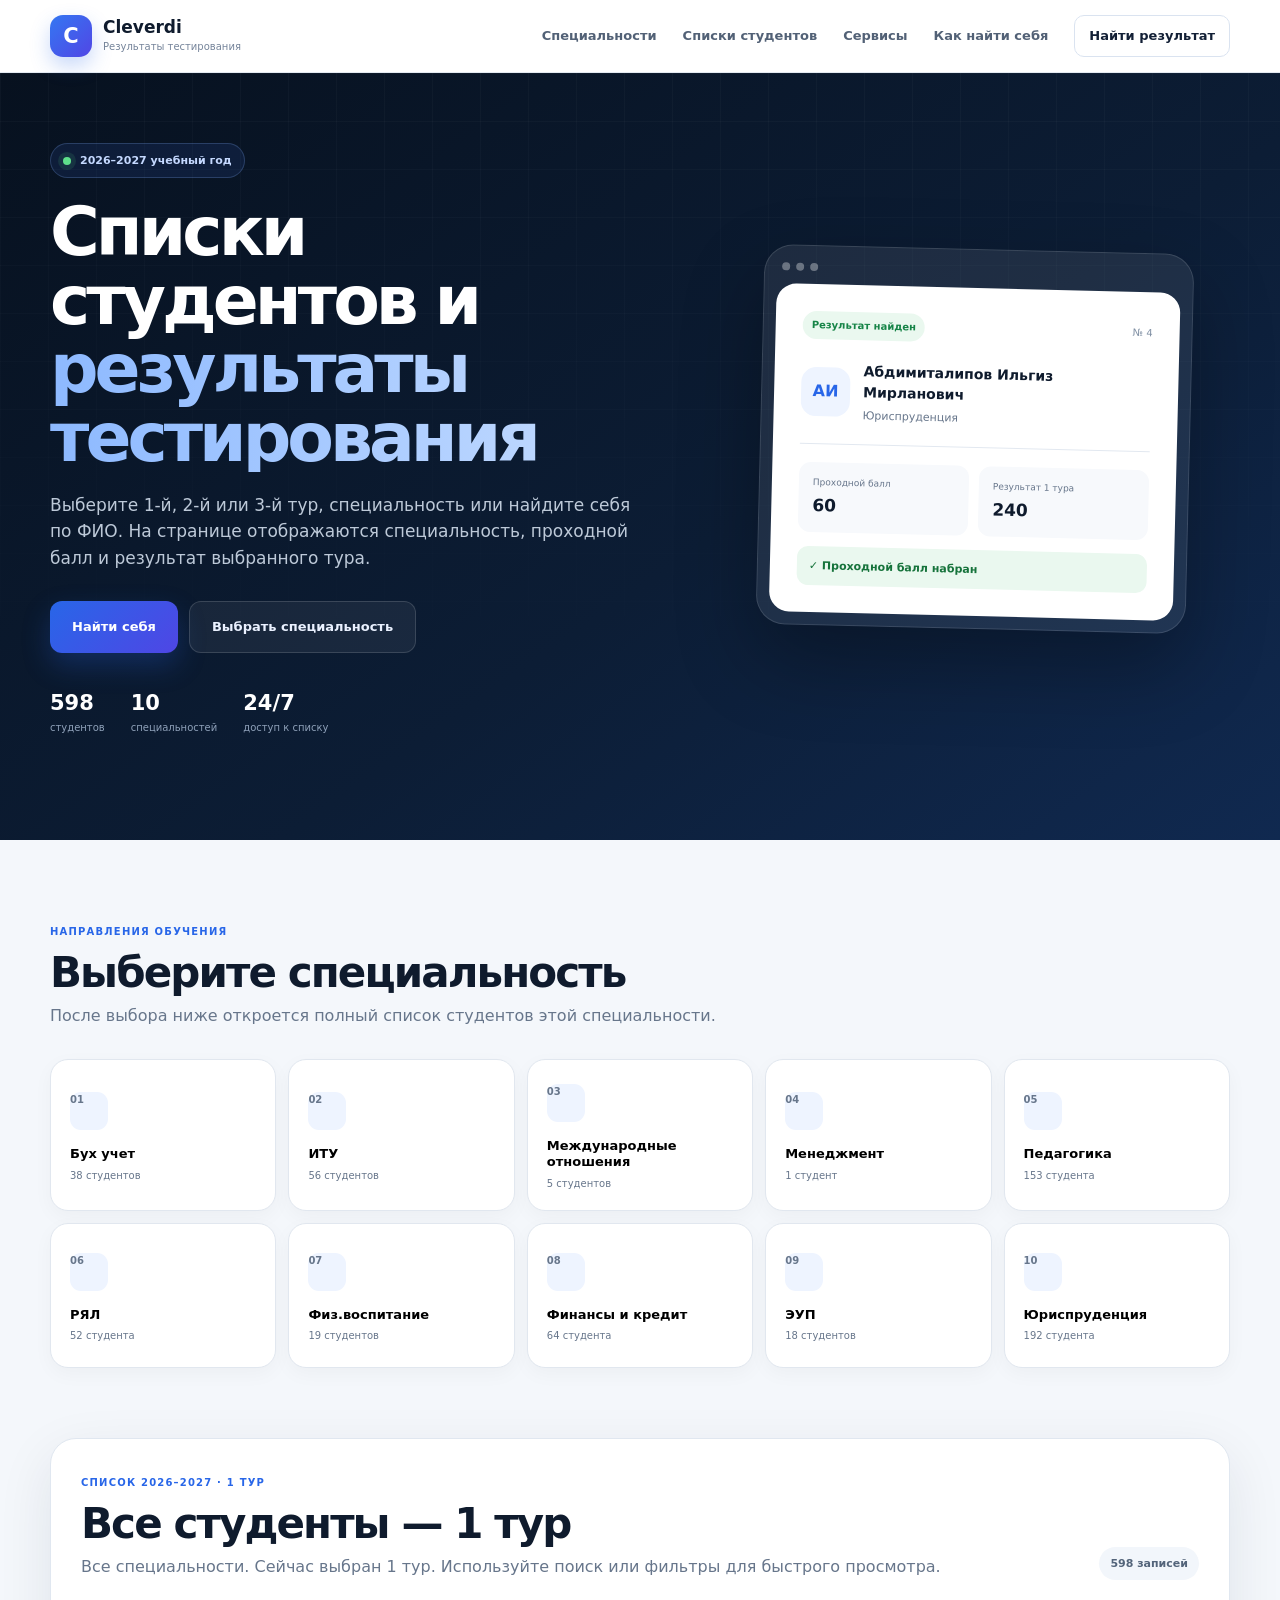
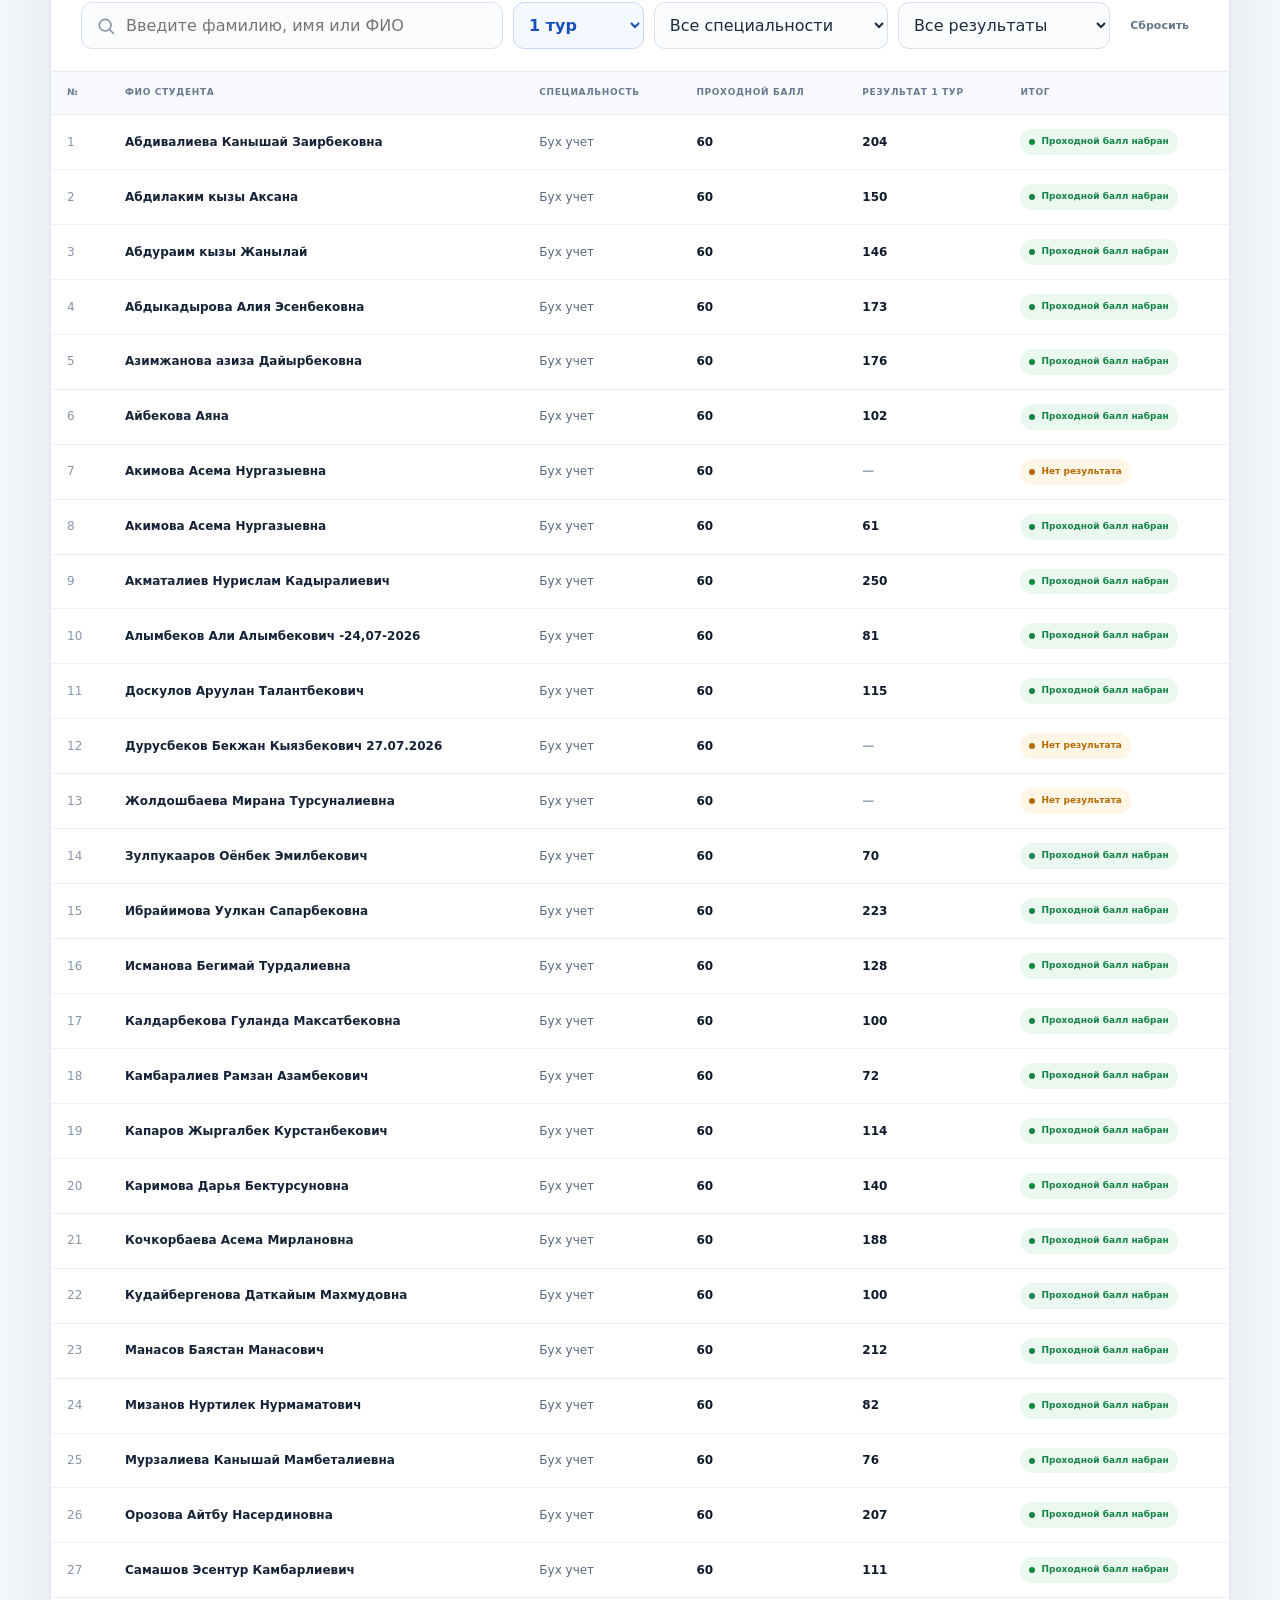
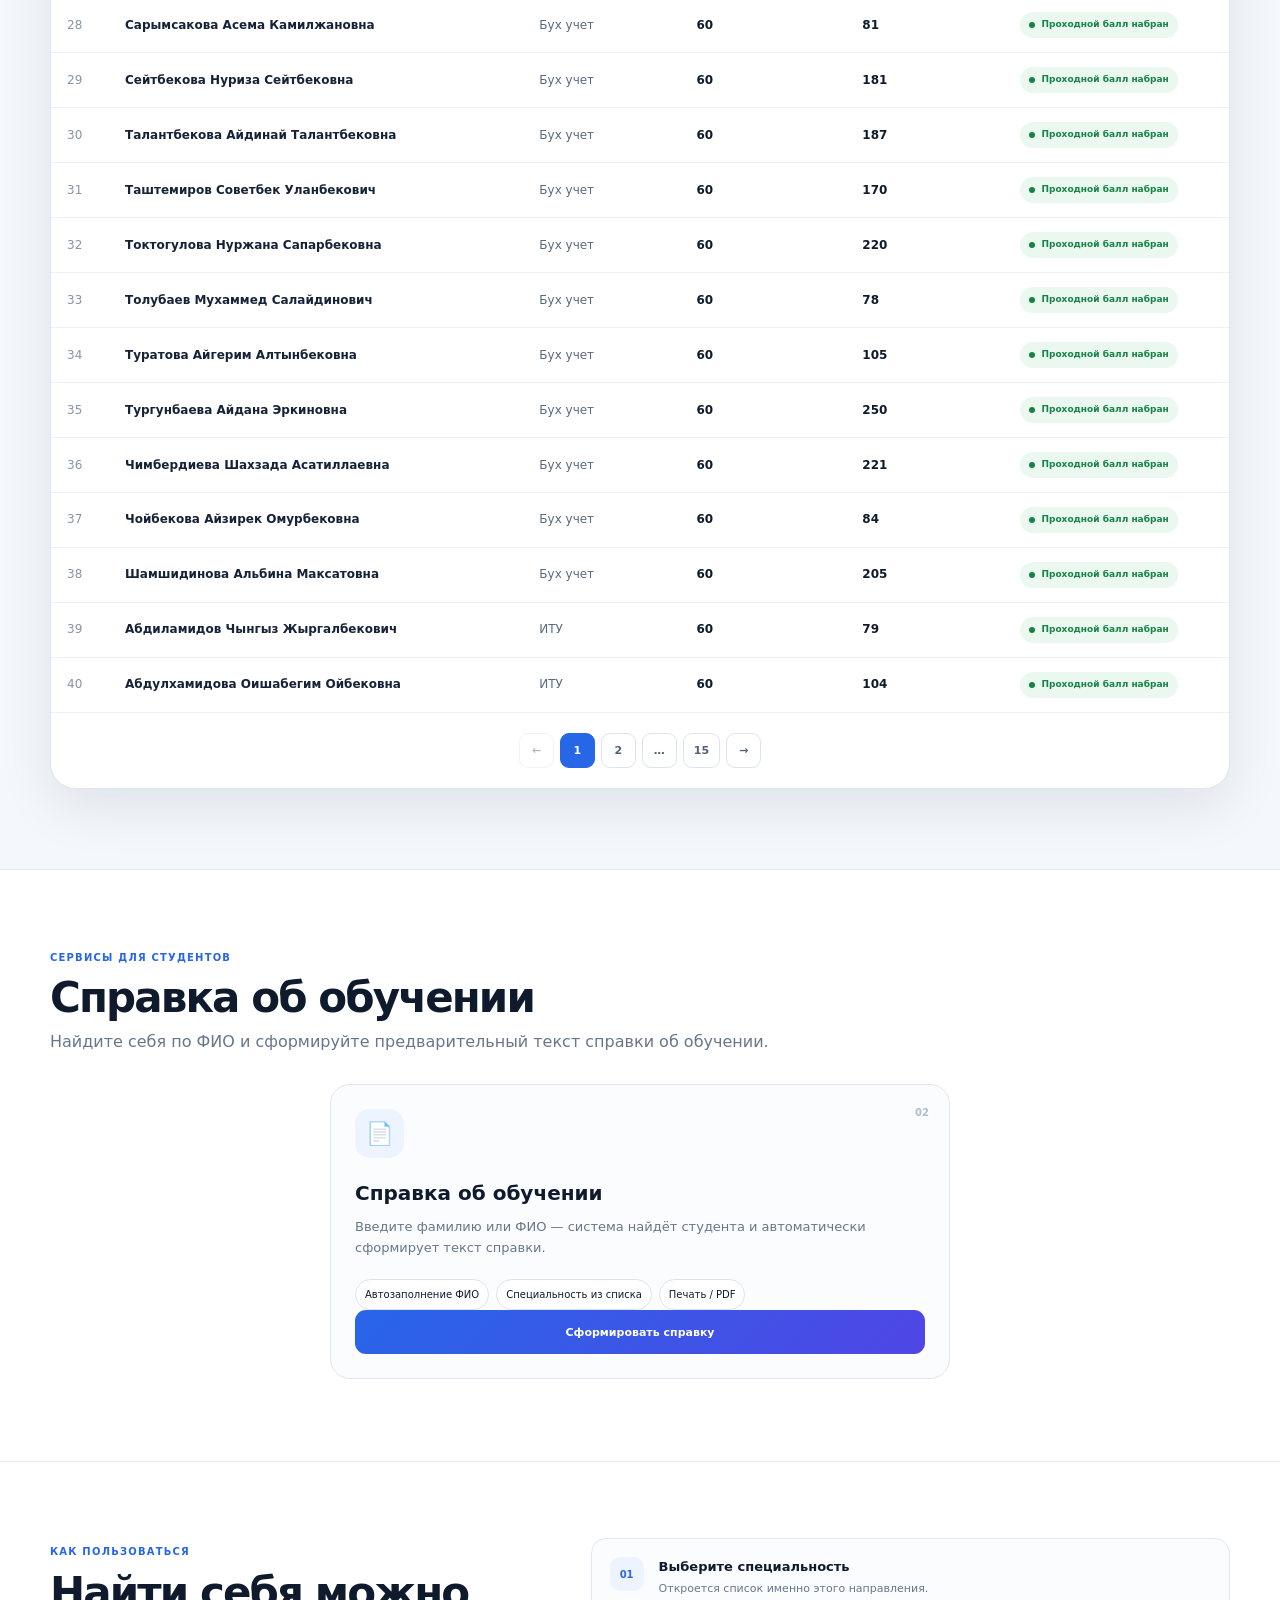
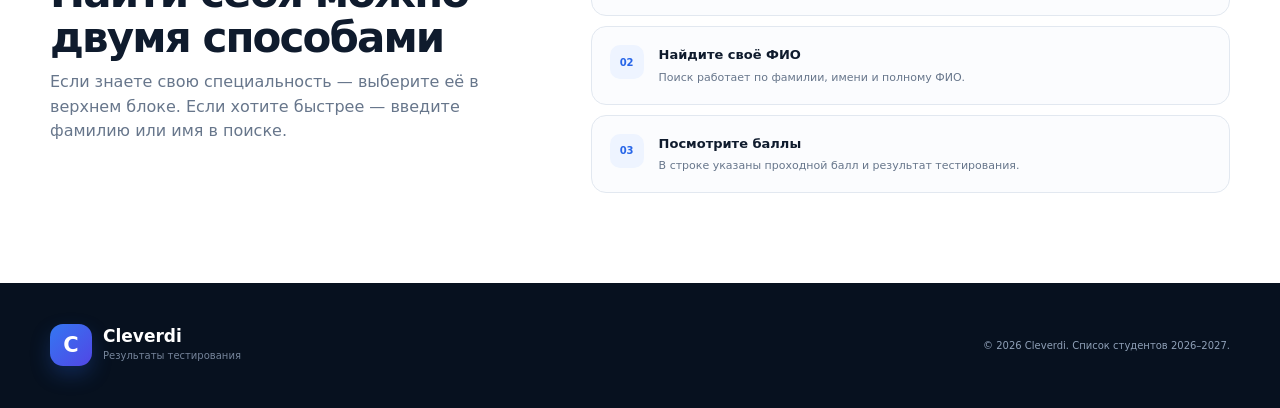
==== index.html @ 6b9bd636 "Add files via upload" ====
<!doctype html>
<html lang="ru">
<head>
  <meta charset="utf-8">
  <meta name="viewport" content="width=device-width, initial-scale=1">
  <meta name="theme-color" content="#0a1628">
  <meta name="description" content="Cleverdi — списки студентов и результаты тестирования по специальностям">
  <title>Cleverdi — Списки и результаты тестирования</title>
  <link rel="stylesheet" href="assets/css/style.css">
</head>
<body>
<header class="header">
  <div class="container header-inner">
    <a href="#top" class="brand" aria-label="Cleverdi">
      <span class="logo">C</span>
      <span class="brand-copy">
        <strong>Cleverdi</strong>
        <small>Результаты тестирования</small>
      </span>
    </a>

    <button class="menu-button" id="menuButton" aria-label="Открыть меню" aria-expanded="false">
      <span></span><span></span><span></span>
    </button>

    <nav class="nav" id="nav">
      <a href="#specialties">Специальности</a>
      <a href="#students">Списки студентов</a>
      <a href="#services">Сервисы</a>
      <a href="#about">Как найти себя</a>
      <a class="nav-primary" href="#students">Найти результат</a>
    </nav>
  </div>
</header>

<main id="top">
  <section class="hero">
    <div class="hero-grid-bg"></div>
    <div class="container hero-layout">
      <div class="hero-copy">
        <div class="top-label"><i></i> 2026–2027 учебный год</div>
        <h1>Списки студентов и <span>результаты тестирования</span></h1>
        <p>
          Выберите 1-й, 2-й или 3-й тур, специальность или найдите себя по ФИО.
          На странице отображаются специальность, проходной балл и результат выбранного тура.
        </p>
        <div class="hero-actions">
          <a class="button primary large" href="#students">Найти себя</a>
          <a class="button outline large" href="#specialties">Выбрать специальность</a>
        </div>
        <div class="hero-facts">
          <div><b id="heroStudentCount">—</b><span>студентов</span></div>
          <div><b id="heroSpecialtyCount">—</b><span>специальностей</span></div>
          <div><b>24/7</b><span>доступ к списку</span></div>
        </div>
      </div>

      <div class="hero-card" aria-hidden="true">
        <div class="window-head"><i></i><i></i><i></i></div>
        <div class="student-preview">
          <div class="preview-top">
            <span class="preview-badge">Результат найден</span>
            <span class="preview-number">№ 4</span>
          </div>
          <div class="preview-person">
            <span class="preview-avatar">АИ</span>
            <div>
              <strong>Абдимиталипов Ильгиз Мирланович</strong>
              <small>Юриспруденция</small>
            </div>
          </div>
          <div class="preview-results">
            <div><span>Проходной балл</span><b>60</b></div>
            <div><span>Результат 1 тура</span><b>240</b></div>
          </div>
          <div class="preview-success">✓ Проходной балл набран</div>
        </div>
      </div>
    </div>
  </section>

  <section class="specialties-section" id="specialties">
    <div class="container">
      <div class="section-heading">
        <div>
          <span class="kicker">Направления обучения</span>
          <h2>Выберите специальность</h2>
          <p>После выбора ниже откроется полный список студентов этой специальности.</p>
        </div>
      </div>
      <div class="specialty-grid" id="specialtyGrid"></div>
    </div>
  </section>

  <section class="students-section" id="students">
    <div class="container">
      <div class="list-shell">
        <div class="list-header">
          <div>
            <span class="kicker" id="listKicker">Список 2026–2027 · 1 тур</span>
            <h2 id="listTitle">Все студенты</h2>
            <p id="listDescription">Выберите специальность или найдите себя по ФИО.</p>
          </div>
          <div class="list-count" id="listCount">0 записей</div>
        </div>

        <div class="toolbar">
          <div class="search-box">
            <svg viewBox="0 0 24 24" aria-hidden="true">
              <path d="m21 21-4.4-4.4m1.4-5.6a7 7 0 1 1-14 0 7 7 0 0 1 14 0Z"/>
            </svg>
            <label class="sr-only" for="studentSearch">Поиск по ФИО</label>
            <input id="studentSearch" type="search" placeholder="Введите фамилию, имя или ФИО">
          </div>

          <label class="select-wrap round-select">
            <span class="sr-only">Тур тестирования</span>
            <select id="roundSelect" aria-label="Тур тестирования">
              <option value="1">1 тур</option>
              <option value="2">2 тур</option>
              <option value="3">3 тур</option>
            </select>
          </label>

          <label class="select-wrap">
            <span class="sr-only">Специальность</span>
            <select id="specialtySelect">
              <option value="">Все специальности</option>
            </select>
          </label>

          <label class="select-wrap status-select">
            <span class="sr-only">Статус</span>
            <select id="statusSelect">
              <option value="">Все результаты</option>
              <option value="passed">Проходной балл набран</option>
              <option value="failed">Не набран</option>
              <option value="pending">Нет результата</option>
            </select>
          </label>

          <button class="clear-button" id="clearButton" type="button">Сбросить</button>
        </div>

        <div class="mobile-tip">На телефоне список отображается карточками для удобного чтения.</div>

        <div class="table-wrap">
          <table class="students-table">
            <thead>
              <tr>
                <th>№</th>
                <th>ФИО студента</th>
                <th>Специальность</th>
                <th id="passingScoreHeader">Проходной балл</th>
                <th id="resultHeader">Результат 1 тура</th>
                <th>Итог</th>
              </tr>
            </thead>
            <tbody id="studentsBody"></tbody>
          </table>
        </div>

        <div class="empty-state hidden" id="emptyState">
          <span>⌕</span>
          <strong>Студент не найден</strong>
          <p>Проверьте написание ФИО или сбросьте фильтры.</p>
        </div>

        <div class="pagination" id="pagination"></div>
      </div>
    </div>
  </section>


  <section class="services-section" id="services">
    <div class="container">
      <div class="section-heading services-heading">
        <div>
          <span class="kicker">Сервисы для студентов</span>
          <h2>Справка об обучении</h2>
          <p>Найдите себя по ФИО и сформируйте предварительный текст справки об обучении.</p>
        </div>
      </div>

      <div class="services-grid">

        <article class="service-card">
          <div class="service-icon">📄</div>
          <div class="service-number">02</div>
          <h3>Справка об обучении</h3>
          <p>Введите фамилию или ФИО — система найдёт студента и автоматически сформирует текст справки.</p>

          <div class="certificate-types">
            <span>Автозаполнение ФИО</span>
            <span>Специальность из списка</span>
            <span>Печать / PDF</span>
          </div>

          <button class="service-action primary-action" type="button" data-open-modal="certificateModal">Сформировать справку</button>
        </article>
      </div>
    </div>
  </section>
<div class="modal hidden" id="certificateModal" aria-hidden="true">
    <div class="modal-backdrop" data-close-modal></div>
    <div class="modal-dialog certificate-dialog" role="dialog" aria-modal="true" aria-labelledby="certificateTitle">
      <button class="modal-close" type="button" data-close-modal aria-label="Закрыть">×</button>
      <span class="kicker">Автоматическая справка</span>
      <h2 id="certificateTitle">Справка об обучении</h2>
      <p class="modal-lead">Введите фамилию или ФИО. Данные будут подставлены из списка студентов.</p>

      <div class="certificate-search-block">
        <label>
          <span>Фамилия или ФИО</span>
          <div class="certificate-search-row">
            <input type="search" id="certificateStudentSearch" placeholder="Например: Бектурсун уулу Аваз" autocomplete="off">
            <button class="button primary" id="certificateFindButton" type="button">Найти</button>
          </div>
        </label>

        <div class="certificate-search-message" id="certificateSearchMessage"></div>
        <div class="certificate-matches hidden" id="certificateMatches"></div>
      </div>

      <div class="certificate-preview hidden" id="certificatePreview">
        <div class="certificate-paper official-certificate-paper" id="certificatePaper">
          <div class="official-header-grid">
            <div class="official-header-col official-header-kg">
              <strong>КЫРГЫЗ РЕСПУБЛИКАСЫ</strong>
              <strong>ИЛИМ, ЖОГОРКУ БИЛИМ БЕРҮҮ</strong>
              <strong>ЖАНА ИННОВАЦИЯЛАР</strong>
              <strong>МИНИСТРЛИГИ</strong>
              <span class="official-gap"></span>
              <strong>К.Ш. ТОКТОМАМАТОВ АТЫНДАГЫ</strong>
              <strong>ЭЛ АРАЛЫК УНИВЕРСИТЕТ</strong>
              <span>окуу-илимий-өндүрүштүк комплекси</span>
              <em>коммерциялык эмес билим берүү мекемеси</em>
            </div>

            <div class="official-emblem-wrap">
              <img src="assets/images/kyrgyz-emblem.jpeg" alt="Кыргыз Республикасынын герби" class="official-emblem">
            </div>

            <div class="official-header-col official-header-ru">
              <strong>КЫРГЫЗСКАЯ РЕСПУБЛИКА</strong>
              <strong>МИНИСТЕРСТВО НАУКИ, ВЫСШЕГО</strong>
              <strong>ОБРАЗОВАНИЯ И ИННОВАЦИЙ</strong>
              <span class="official-gap"></span>
              <em>Некоммерческое образовательное учреждение</em>
              <span>Учебно-научно-производственный комплекс</span>
              <strong>МЕЖДУНАРОДНЫЙ УНИВЕРСИТЕТ</strong>
              <strong>ИМЕНИ К.Ш. ТОКТОМАМАТОВА</strong>
            </div>
          </div>

          <div class="official-header-en">
            <strong>KYRGYZ REPUBLIC</strong>
            <strong>MINISTRY OF SCIENCE, HIGHER EDUCATION AND INNOVATION</strong>
            <em>Non-profit educational institution</em>
            <span>Educational-Scientific-Production Complex</span>
            <strong>INTERNATIONAL UNIVERSITY NAMED AFTER K.SH. TOKTOMAMATOV</strong>
          </div>

          <div class="official-black-line"></div>

          <div class="official-contacts">
            <p>Кыргыз Республикасы, Жалал-Абад ш., 715613, Тарсус к., 1 а; тел.: +996 3722 51811, факс: +996 3722 50705; www.mnu.kg; эл.почта: info@mnu.kg; КБ «Кыргызстан», э/э 1031520000006790, БИК 103015, ОКПО 01852811.</p>
            <p>Кыргызская Республика, г. Жалал-Абад, 715613, ул. Тарсус 1 а; тел.: +996 3722 51811, факс: +996 3722 50705; www.mnu.kg; эл.почта: info@mnu.kg; КБ «Кыргызстан», р/с 1031520000006790, БИК 10301530, ОКПО 01852811.</p>
            <p>1 a, Tarsus St., Jalal-Abad city, 715613, Kyrgyz Republic, phone: +996 3722 51811, fax: +996 3722 50705; www.mnu.kg; E-mail: info@mnu.kg.</p>
          </div>

          <div class="official-doc-number">
            <span id="certificateDate">__.__.2026</span>
            <span>№ __________</span>
          </div>

          <h3 class="official-title">Справка</h3>

          <div class="official-body">
            <p>
              Настоящая справка подтверждает, что
              <strong id="certificateFullName">ФИО студента</strong>
              действительно зачислен(а) и обучается на 1 курсе 2026-2027 учебного года
              по направлению «<strong id="certificateStudentSpecialty">Специальность</strong>»
              Московского института экономики, политики и права при Международном университете
              им. К.Ш. Токтомаматова.
            </p>
            <p>Справка дана для предъявления по месту требования.</p>
          </div>

          <div class="official-signature">
            <strong>Представитель МИЭПиП</strong>
            <strong>Торогелдиева А.Б.</strong>
          </div>
        </div><div class="certificate-preview-actions">
          <button class="button primary" type="button" id="certificatePrintButton">Распечатать / сохранить PDF</button>
          <button class="button certificate-secondary" type="button" id="certificateChangeStudent">Выбрать другого студента</button>
        </div>
      </div>
    </div>
  </div>
<section class="about-section" id="about">
    <div class="container about-grid">
      <div>
        <span class="kicker">Как пользоваться</span>
        <h2>Найти себя можно двумя способами</h2>
        <p>
          Если знаете свою специальность — выберите её в верхнем блоке.
          Если хотите быстрее — введите фамилию или имя в поиске.
        </p>
      </div>
      <div class="steps">
        <article><b>01</b><div><strong>Выберите специальность</strong><span>Откроется список именно этого направления.</span></div></article>
        <article><b>02</b><div><strong>Найдите своё ФИО</strong><span>Поиск работает по фамилии, имени и полному ФИО.</span></div></article>
        <article><b>03</b><div><strong>Посмотрите баллы</strong><span>В строке указаны проходной балл и результат тестирования.</span></div></article>
      </div>
    </div>
  </section>
</main>

<footer class="footer">
  <div class="container footer-inner">
    <a href="#top" class="brand footer-brand">
      <span class="logo">C</span>
      <span class="brand-copy"><strong>Cleverdi</strong><small>Результаты тестирования</small></span>
    </a>
    <p>© <span id="currentYear"></span> Cleverdi. Список студентов 2026–2027.</p>
  </div>
</footer>

<script src="assets/js/students.js"></script>
<script src="assets/js/app.js"></script>
</body>
</html>
---- assets/css/style.css ----
:root{
  --bg:#f4f7fb;--surface:#fff;--ink:#0f1b2d;--muted:#67768b;--line:#e2e8f0;
  --primary:#2866e8;--primary2:#4f46e5;--primary-soft:#eef4ff;
  --success:#168447;--success-soft:#eaf8ef;--danger:#c72c2c;--danger-soft:#fff0f0;
  --warning:#b66a05;--warning-soft:#fff6e5;--navy:#091526;--shadow:0 18px 55px rgba(16,33,59,.09)
}
*{box-sizing:border-box}html{scroll-behavior:smooth}body{margin:0;min-width:320px;background:var(--bg);color:var(--ink);font-family:Inter,ui-sans-serif,system-ui,-apple-system,BlinkMacSystemFont,"Segoe UI",sans-serif;line-height:1.55;-webkit-font-smoothing:antialiased}
a{text-decoration:none;color:inherit}button,input,select{font:inherit}button{cursor:pointer}.container{width:min(1180px,calc(100% - 40px));margin:0 auto}
.sr-only{position:absolute!important;width:1px!important;height:1px!important;padding:0!important;margin:-1px!important;overflow:hidden!important;clip:rect(0,0,0,0)!important;white-space:nowrap!important;border:0!important}.hidden{display:none!important}
.header{position:sticky;top:0;z-index:100;background:rgba(255,255,255,.94);backdrop-filter:blur(18px);border-bottom:1px solid rgba(226,232,240,.9)}
.header-inner{height:72px;display:flex;align-items:center;justify-content:space-between;gap:24px}.brand{display:flex;align-items:center;gap:11px}.logo{width:42px;height:42px;border-radius:13px;display:grid;place-items:center;color:#fff;background:linear-gradient(135deg,#3477f2,#5146e5);box-shadow:0 9px 20px rgba(40,102,232,.25);font-size:21px;font-weight:900}.brand-copy strong,.brand-copy small{display:block}.brand-copy strong{font-size:17px;line-height:1.1}.brand-copy small{margin-top:2px;color:#75849a;font-size:10px}
.nav{display:flex;align-items:center;gap:26px}.nav a{color:#526176;font-size:13px;font-weight:750}.nav a:hover{color:var(--primary)}.nav .nav-primary{padding:10px 14px;border:1px solid #dae3f0;border-radius:10px;background:#fff;color:#132036}
.menu-button{display:none;width:44px;height:44px;border:1px solid var(--line);border-radius:12px;background:#fff;align-items:center;justify-content:center;flex-direction:column;gap:4px}.menu-button span{width:19px;height:2px;border-radius:4px;background:#253248}
.hero{position:relative;overflow:hidden;color:#fff;background:linear-gradient(145deg,#07111f,#0c1d35 58%,#102950)}
.hero-grid-bg{position:absolute;inset:0;background-image:linear-gradient(rgba(255,255,255,.026) 1px,transparent 1px),linear-gradient(90deg,rgba(255,255,255,.026) 1px,transparent 1px);background-size:48px 48px;mask-image:linear-gradient(black,transparent 90%)}
.hero-layout{position:relative;z-index:1;min-height:570px;padding:70px 0 105px;display:grid;grid-template-columns:1.08fr .92fr;gap:70px;align-items:center}
.top-label{width:max-content;max-width:100%;display:flex;align-items:center;gap:9px;padding:8px 12px;border:1px solid rgba(143,184,255,.22);border-radius:999px;background:rgba(63,122,246,.11);color:#c5d9ff;font-size:11px;font-weight:800}.top-label i{width:8px;height:8px;border-radius:50%;background:#5ee18b;box-shadow:0 0 0 5px rgba(94,225,139,.11)}
.hero h1{max-width:740px;margin:20px 0;font-size:clamp(42px,5.3vw,69px);line-height:1.01;letter-spacing:-.058em}.hero h1 span{display:block;background:linear-gradient(90deg,#8db9ff,#c6ddff);-webkit-background-clip:text;background-clip:text;color:transparent}
.hero-copy>p{max-width:700px;margin:0;color:#bdc9d8;font-size:17px}.hero-actions{display:flex;flex-wrap:wrap;gap:11px;margin-top:30px}.button{min-height:46px;border:0;border-radius:12px;padding:0 18px;display:inline-flex;align-items:center;justify-content:center;font-size:13px;font-weight:850;transition:.2s}.button:hover{transform:translateY(-1px)}.button.primary{background:linear-gradient(135deg,var(--primary),var(--primary2));color:#fff;box-shadow:0 12px 28px rgba(40,102,232,.26)}.button.outline{border:1px solid rgba(255,255,255,.14);background:rgba(255,255,255,.06);color:#eaf1ff}.button.large{min-height:52px;padding:0 22px}
.hero-facts{display:flex;flex-wrap:wrap;gap:26px;margin-top:34px}.hero-facts div{display:grid}.hero-facts b{font-size:21px}.hero-facts span{color:#8fa1b9;font-size:10px}
.hero-card{width:min(430px,100%);justify-self:center;padding:12px;border:1px solid rgba(255,255,255,.12);border-radius:29px;background:rgba(255,255,255,.08);box-shadow:0 34px 80px rgba(0,0,0,.30);transform:rotate(1.4deg)}.window-head{display:flex;gap:6px;padding:5px 5px 13px}.window-head i{width:8px;height:8px;border-radius:50%;background:rgba(255,255,255,.34)}
.student-preview{padding:27px;border-radius:20px;background:#fff;color:var(--ink)}.preview-top{display:flex;align-items:center;justify-content:space-between;gap:12px}.preview-badge{padding:6px 9px;border-radius:999px;background:var(--success-soft);color:var(--success);font-size:10px;font-weight:850}.preview-number{font-size:10px;color:#8090a4}
.preview-person{display:flex;gap:13px;align-items:center;margin-top:21px;padding-bottom:20px;border-bottom:1px solid var(--line)}.preview-avatar{width:49px;height:49px;flex-shrink:0;border-radius:15px;display:grid;place-items:center;background:var(--primary-soft);color:var(--primary);font-weight:900}.preview-person strong,.preview-person small{display:block}.preview-person strong{font-size:14px}.preview-person small{margin-top:3px;color:var(--muted);font-size:11px}
.preview-results{display:grid;grid-template-columns:1fr 1fr;gap:10px;margin-top:18px}.preview-results div{padding:14px;border-radius:12px;background:#f7f9fc}.preview-results span,.preview-results b{display:block}.preview-results span{color:var(--muted);font-size:9px}.preview-results b{margin-top:2px;font-size:17px}.preview-success{margin-top:14px;padding:11px 12px;border-radius:11px;background:var(--success-soft);color:#16733b;font-size:11px;font-weight:800}
.specialties-section{padding:78px 0 48px}.section-heading{display:flex;justify-content:space-between;gap:25px;align-items:end}.kicker{color:var(--primary);font-size:10px;font-weight:900;text-transform:uppercase;letter-spacing:.12em}.section-heading h2,.list-header h2,.about-grid h2{margin:7px 0 9px;font-size:clamp(28px,4vw,42px);line-height:1.08;letter-spacing:-.045em}.section-heading p,.list-header p,.about-grid>div>p{margin:0;color:var(--muted)}
.specialty-grid{display:grid;grid-template-columns:repeat(5,minmax(0,1fr));gap:12px;margin-top:30px}.specialty-card{position:relative;text-align:left;min-height:145px;padding:19px;border:1px solid #e1e7ef;border-radius:18px;background:#fff;box-shadow:0 6px 20px rgba(15,23,42,.035);transition:.2s}.specialty-card:hover,.specialty-card.active{border-color:#a9c5ff;box-shadow:0 12px 28px rgba(40,102,232,.10);transform:translateY(-2px)}.specialty-card.active{background:linear-gradient(180deg,#fff,#f4f7ff)}.specialty-icon{width:38px;height:38px;display:grid;place-items:center;border-radius:11px;background:var(--primary-soft);color:var(--primary);font-size:15px;font-weight:900}.specialty-card strong{display:block;margin-top:16px;font-size:13px;line-height:1.25}.specialty-card span{display:block;margin-top:5px;color:var(--muted);font-size:10px}
.students-section{padding:22px 0 80px}.list-shell{overflow:hidden;border:1px solid #e0e7f0;border-radius:26px;background:#fff;box-shadow:var(--shadow)}.list-header{display:flex;align-items:end;justify-content:space-between;gap:20px;padding:30px 30px 22px}.list-count{flex-shrink:0;padding:8px 11px;border-radius:999px;background:#f2f6fb;color:#53647a;font-size:11px;font-weight:800}
.toolbar{display:grid;grid-template-columns:minmax(250px,1.55fr) minmax(110px,.48fr) minmax(180px,.86fr) minmax(170px,.78fr) auto;gap:10px;padding:0 30px 22px}.search-box{position:relative}.search-box svg{position:absolute;left:15px;top:50%;transform:translateY(-50%);width:20px;height:20px;fill:none;stroke:#8593a7;stroke-width:1.9;stroke-linecap:round}.search-box input,.select-wrap select{width:100%;height:47px;border:1px solid #d7e0eb;border-radius:11px;background:#fbfcfe;color:#1c2a3d;outline:none}.search-box input{padding:0 14px 0 44px}.select-wrap select{padding:0 11px}.search-box input:focus,.select-wrap select:focus{border-color:#76a5ff;box-shadow:0 0 0 3px rgba(40,102,232,.08)}.clear-button{height:47px;padding:0 10px;border:0;background:transparent;color:#65758a;font-size:11px;font-weight:800}.clear-button:hover{color:var(--primary)}
.round-select select{font-weight:850;color:#174fbb;background:#f4f8ff;border-color:#c9d9f7}
.round-select select:focus{border-color:#76a5ff;background:#fff}
.mobile-tip{display:none;padding:0 18px 15px;color:#8390a2;font-size:10px}.table-wrap{overflow:auto;border-top:1px solid #e8edf3}.students-table{width:100%;border-collapse:collapse;min-width:940px}.students-table th,.students-table td{text-align:left;padding:14px 16px;border-bottom:1px solid #edf1f5;vertical-align:middle}.students-table th{position:sticky;top:0;z-index:3;background:#f7f9fc;color:#69798f;font-size:9px;text-transform:uppercase;letter-spacing:.07em}.students-table td{font-size:12px}.students-table td:first-child{width:58px;color:#8795a7}.student-name{font-weight:800;color:#152237}.student-spec{color:#596a80}.score{font-variant-numeric:tabular-nums;font-weight:800}.score.missing{color:#9aa6b6;font-weight:600}
.status{display:inline-flex;align-items:center;gap:6px;padding:6px 9px;border-radius:999px;font-size:9px;font-weight:850;white-space:nowrap}.status::before{content:"";width:6px;height:6px;border-radius:50%;background:currentColor}.status.passed{background:var(--success-soft);color:var(--success)}.status.failed{background:var(--danger-soft);color:var(--danger)}.status.pending{background:var(--warning-soft);color:var(--warning)}
.empty-state{padding:55px 20px;text-align:center}.empty-state>span{width:52px;height:52px;margin:0 auto 12px;display:grid;place-items:center;border-radius:15px;background:#f1f5f9;color:#66758b;font-size:23px}.empty-state strong,.empty-state p{display:block}.empty-state p{margin:4px 0 0;color:var(--muted);font-size:12px}
.pagination{display:flex;justify-content:center;flex-wrap:wrap;gap:6px;padding:20px}.page-button{min-width:35px;height:35px;padding:0 10px;border:1px solid #dce4ee;border-radius:9px;background:#fff;color:#526176;font-size:11px;font-weight:800}.page-button.active{border-color:var(--primary);background:var(--primary);color:#fff}.page-button:disabled{opacity:.45;cursor:default}
.about-section{padding:76px 0 90px;background:#fff;border-top:1px solid #e7ecf2}.about-grid{display:grid;grid-template-columns:.85fr 1.15fr;gap:68px;align-items:start}.steps{display:grid;gap:10px}.steps article{display:flex;align-items:flex-start;gap:15px;padding:18px;border:1px solid #e2e8f0;border-radius:15px;background:#fbfcfe}.steps article>b{width:34px;height:34px;flex-shrink:0;display:grid;place-items:center;border-radius:10px;background:var(--primary-soft);color:var(--primary);font-size:10px}.steps strong,.steps span{display:block}.steps strong{font-size:13px}.steps span{margin-top:3px;color:var(--muted);font-size:11px}
.footer{background:#07111f;color:#8fa0b7}.footer-inner{min-height:125px;display:flex;align-items:center;justify-content:space-between;gap:24px}.footer-brand .brand-copy strong{color:#fff}.footer-inner p{margin:0;font-size:10px}

@media(max-width:1050px){.specialty-grid{grid-template-columns:repeat(3,1fr)}.toolbar{grid-template-columns:1fr 1fr}.search-box{grid-column:1/-1}.clear-button{width:max-content}}
@media(max-width:900px){.menu-button{display:flex}.nav{position:absolute;left:20px;right:20px;top:65px;display:none;flex-direction:column;align-items:stretch;gap:2px;padding:10px;border:1px solid var(--line);border-radius:15px;background:#fff;box-shadow:0 18px 45px rgba(15,23,42,.14)}.nav.open{display:flex}.nav a{padding:11px 12px;border-radius:9px}.hero-layout{grid-template-columns:1fr;min-height:auto;padding:65px 0 112px}.hero-card{display:none}.about-grid{grid-template-columns:1fr;gap:30px}}
@media(max-width:720px){.container{width:min(100% - 28px,1180px)}.header-inner{height:66px}.logo{width:39px;height:39px}.hero-layout{padding:47px 0 96px}.hero h1{font-size:39px}.hero-copy>p{font-size:15px}.hero-actions{display:grid}.hero-actions .button{width:100%}.hero-facts{gap:20px}.specialties-section{padding-top:58px}.specialty-grid{grid-template-columns:repeat(2,1fr)}.list-header{align-items:flex-start;flex-direction:column;padding:24px 18px 18px}.toolbar{grid-template-columns:1fr;padding:0 18px 16px}.search-box{grid-column:auto}.clear-button{height:auto;padding:4px 0}.mobile-tip{display:block}.table-wrap{overflow:visible;border-top:1px solid #e8edf3}.students-table{min-width:0;display:block;padding:12px}.students-table thead{display:none}.students-table tbody{display:grid;gap:10px}.students-table tr{display:grid;grid-template-columns:1fr 1fr;gap:10px;padding:16px;border:1px solid #e0e7f0;border-radius:15px;background:#fff}.students-table td{display:block;padding:0;border:0;font-size:12px}.students-table td::before{content:attr(data-label);display:block;margin-bottom:3px;color:#8592a4;font-size:8px;font-weight:800;text-transform:uppercase;letter-spacing:.05em}.students-table td:nth-child(1){display:none}.students-table td:nth-child(2),.students-table td:nth-child(3){grid-column:1/-1}.students-table td:nth-child(2){padding-bottom:9px;border-bottom:1px solid #edf1f5}.student-name{font-size:14px}.status{font-size:9px}.about-section{padding:58px 0 68px}.footer-inner{padding:28px 0;display:grid}}
@media(max-width:440px){.hero h1{font-size:33px}.top-label{font-size:9px}.specialty-grid{grid-template-columns:1fr}.specialty-card{min-height:auto}.students-table tr{grid-template-columns:1fr}.students-table td:nth-child(n){grid-column:1/-1}.students-table td:nth-child(1){display:none}}

.services-section{padding:74px 0 82px;background:#fff;border-top:1px solid #e7ecf2}
.services-heading{margin-bottom:30px}
.services-grid{display:grid;grid-template-columns:repeat(3,1fr);gap:16px}
.service-card{position:relative;min-height:360px;padding:24px;border:1px solid #e0e7f0;border-radius:20px;background:#fbfcfe;display:flex;flex-direction:column}
.service-icon{width:49px;height:49px;display:grid;place-items:center;border-radius:15px;background:var(--primary-soft);font-size:22px}
.service-number{position:absolute;right:20px;top:20px;color:#b0bdcd;font-size:10px;font-weight:900}
.service-card h3{margin:20px 0 8px;font-size:20px}.service-card>p{margin:0;color:var(--muted);font-size:13px}
.notification-list{display:grid;gap:9px;margin-top:20px}.notification-item{display:flex;gap:10px;padding:11px;border:1px solid #e5ebf2;border-radius:12px;background:#fff}
.notification-dot{width:8px;height:8px;border-radius:50%;margin-top:5px}.notification-dot.primary{background:var(--primary)}.notification-dot.warning{background:#e29a24}
.notification-item strong,.notification-item small{display:block}.notification-item strong{font-size:11px}.notification-item small{color:var(--muted);font-size:9px}
.certificate-types{display:flex;flex-wrap:wrap;gap:7px;margin-top:21px}.certificate-types span{padding:7px 9px;border:1px solid #dae4f1;border-radius:999px;background:#fff;font-size:10px}
.faq-preview{display:grid;gap:7px;margin-top:20px}.faq-preview button{width:100%;text-align:left;padding:10px 11px;border:1px solid #e3e9f1;border-radius:10px;background:#fff;color:#42536b;font-size:10px}
.service-action{margin-top:auto;width:100%;min-height:44px;border:1px solid #d8e2ef;border-radius:11px;background:#fff;color:#23334a;font-size:11px;font-weight:850}
.primary-action{border:0;background:linear-gradient(135deg,var(--primary),var(--primary2));color:#fff}
.modal{position:fixed;inset:0;z-index:1000;display:grid;place-items:center;padding:20px}.modal-backdrop{position:absolute;inset:0;background:rgba(5,13,25,.62);backdrop-filter:blur(5px)}
.modal-dialog{position:relative;z-index:1;width:min(560px,100%);max-height:calc(100vh - 40px);overflow:auto;padding:28px;border-radius:22px;background:#fff;box-shadow:0 30px 90px rgba(0,0,0,.28)}
.modal-close{position:absolute;right:15px;top:12px;width:36px;height:36px;border:0;border-radius:10px;background:#f1f5f9;color:#58687d;font-size:22px}
.modal-dialog h2{margin:7px 40px 8px 0;font-size:28px}.modal-lead{margin:0 0 22px;color:var(--muted);font-size:12px}
.modal-notifications{display:grid;gap:10px}.modal-notifications article{display:flex;gap:12px;padding:15px;border:1px solid #e3e9f0;border-radius:13px;background:#fbfcfe}.modal-notifications article>span{width:39px;height:39px;display:grid;place-items:center;border-radius:11px;background:var(--primary-soft)}.modal-notifications strong{font-size:12px}.modal-notifications p{margin:3px 0 0;color:var(--muted);font-size:11px}
.certificate-form{display:grid;gap:13px}.certificate-form label>span{display:block;margin-bottom:5px;color:#5d6d82;font-size:9px;font-weight:850;text-transform:uppercase}.certificate-form input,.certificate-form select,.certificate-form textarea{width:100%;border:1px solid #d6e0eb;border-radius:11px;background:#fbfcfe}.certificate-form input,.certificate-form select{height:45px;padding:0 11px}.certificate-form textarea{padding:11px;resize:vertical}.form-button{width:100%}
.form-success{padding:24px;border:1px solid #ccebd7;border-radius:15px;background:#f2fbf5;text-align:center}.form-success>span{width:45px;height:45px;margin:0 auto 10px;display:grid;place-items:center;border-radius:50%;background:#dff5e7;color:var(--success)}.form-success strong,.form-success p{display:block}.form-success p{margin:4px 0 0;color:#5d7867;font-size:11px}
.faq-search{margin:17px 0}.faq-search input{width:100%;height:45px;padding:0 12px;border:1px solid #d8e1ec;border-radius:11px}.knowledge-list details{padding:14px 0;border-bottom:1px solid #e5eaf0}.knowledge-list summary{cursor:pointer;font-size:12px;font-weight:800}.knowledge-list p{margin:8px 0 0;color:var(--muted);font-size:11px}
@media(max-width:900px){.services-grid{grid-template-columns:1fr 1fr}.service-card:last-child{grid-column:1/-1}}
@media(max-width:650px){.services-grid{grid-template-columns:1fr}.service-card:last-child{grid-column:auto}.service-card{min-height:auto}.service-action{margin-top:22px}.modal{padding:10px}.modal-dialog{padding:23px 17px}}


/* Automatic study certificate */
.certificate-dialog{width:min(720px,100%)}
.certificate-search-block{margin-top:20px}
.certificate-search-block label>span{display:block;margin:0 0 6px 2px;color:#5d6d82;font-size:9px;font-weight:850;text-transform:uppercase;letter-spacing:.06em}
.certificate-search-row{display:grid;grid-template-columns:1fr auto;gap:8px}
.certificate-search-row input{width:100%;height:46px;padding:0 12px;border:1px solid #d6e0eb;border-radius:11px;background:#fbfcfe;color:#17263a;outline:none}
.certificate-search-row input:focus{border-color:#75a4ff;box-shadow:0 0 0 3px rgba(40,102,232,.08)}
.certificate-search-row .button{height:46px}
.certificate-search-message{min-height:24px;margin-top:10px;color:#69798e;font-size:11px}
.certificate-search-message.error{color:#b42318}
.certificate-matches{display:grid;gap:7px;margin-top:5px;max-height:230px;overflow:auto}
.certificate-match{width:100%;display:flex;align-items:center;justify-content:space-between;gap:12px;text-align:left;padding:11px 12px;border:1px solid #dfe6ef;border-radius:11px;background:#fff;color:#203047}
.certificate-match:hover{border-color:#a9c5ff;background:#f8faff}
.certificate-match strong,.certificate-match span{display:block}.certificate-match strong{font-size:11px}.certificate-match span{margin-top:2px;color:#718096;font-size:9px}
.certificate-match b{flex-shrink:0;color:var(--primary);font-size:9px}

.certificate-preview{margin-top:22px}
.certificate-paper{position:relative;overflow:hidden;padding:36px 38px;border:1px solid #d8dee8;background:#fff;color:#111827;box-shadow:0 12px 34px rgba(15,23,42,.08)}
.certificate-watermark{position:absolute;left:50%;top:49%;transform:translate(-50%,-50%) rotate(-28deg);white-space:nowrap;color:rgba(185,28,28,.07);font-size:42px;font-weight:900;letter-spacing:.08em;pointer-events:none}
.certificate-paper-head{position:relative;display:flex;align-items:center;gap:11px;padding-bottom:17px;border-bottom:2px solid #17263a}
.certificate-logo{width:39px;height:39px;border-radius:10px;display:grid;place-items:center;background:#17263a;color:#fff;font-weight:900}
.certificate-paper-head strong,.certificate-paper-head span{display:block}.certificate-paper-head strong{font-size:14px}.certificate-paper-head span{font-size:8px;color:#64748b}
.certificate-doc-meta{position:relative;display:flex;align-items:center;justify-content:space-between;gap:15px;margin-top:24px}
.certificate-doc-meta>span{font-size:10px;font-weight:900;letter-spacing:.16em}.certificate-doc-meta small{color:#64748b;font-size:9px}
.certificate-paper h3{position:relative;margin:24px 0 25px;text-align:center;font-family:Georgia,"Times New Roman",serif;font-size:23px;font-weight:700}
.certificate-text{position:relative;margin:0 0 16px;font-family:Georgia,"Times New Roman",serif;font-size:14px;line-height:1.8;text-align:justify;text-indent:34px}
.certificate-text strong{font-weight:700}
.certificate-date-row{position:relative;display:flex;gap:8px;margin-top:27px;font-size:10px}
.certificate-signature{position:relative;display:flex;align-items:end;justify-content:space-between;gap:25px;margin-top:42px}
.certificate-signature>div:first-child{display:grid;gap:12px;font-size:9px;color:#64748b}.certificate-signature b{color:#17263a;font-weight:500}
.certificate-stamp{width:66px;height:66px;display:grid;place-items:center;border:1px dashed #94a3b8;border-radius:50%;color:#94a3b8;font-size:10px}
.certificate-disclaimer{position:relative;margin-top:30px;padding-top:12px;border-top:1px solid #e2e8f0;color:#8a97a8;font-size:8px;line-height:1.5;text-align:center}
.certificate-preview-actions{display:flex;gap:9px;margin-top:13px}
.certificate-secondary{border:1px solid #d8e2ef!important;background:#fff!important;color:#2a3b52!important}

@media(max-width:650px){
  .certificate-search-row{grid-template-columns:1fr}
  .certificate-paper{padding:25px 20px}
  .certificate-watermark{font-size:24px}
  .certificate-paper h3{font-size:20px}
  .certificate-text{font-size:12px;text-indent:22px}
  .certificate-preview-actions{display:grid}
}
@media print{
  body.print-certificate *{visibility:hidden!important}
  body.print-certificate #certificatePaper,
  body.print-certificate #certificatePaper *{visibility:visible!important}
  body.print-certificate #certificatePaper{position:absolute!important;left:0!important;top:0!important;width:100%!important;min-height:100vh!important;border:0!important;box-shadow:none!important;padding:45px 55px!important}
  body.print-certificate .certificate-watermark{color:rgba(185,28,28,.06)!important}
}

/* Single service layout */
.services-grid{
  grid-template-columns:minmax(0,620px)!important;
  justify-content:center;
}
.service-card{
  min-height:auto;
}
@media(max-width:900px){
  .services-grid{grid-template-columns:minmax(0,620px)!important}
  .service-card:last-child{grid-column:auto!important}
}
@media(max-width:650px){
  .services-grid{grid-template-columns:1fr!important}
}


/* =========================================================
   Official MNU / MIEPP certificate template
   Based on the supplied Word sample
   ========================================================= */
.certificate-dialog{width:min(980px,100%)}
.certificate-preview{margin-top:22px}
.official-certificate-paper{
  position:relative;
  width:100%;
  min-height:1040px;
  padding:32px 28px 36px;
  border:1px solid #cfd4dc;
  background:#fff;
  color:#000;
  box-shadow:0 14px 38px rgba(15,23,42,.10);
  font-family:"Times New Roman",Times,serif;
}
.official-header-grid{
  display:grid;
  grid-template-columns:1fr 150px 1fr;
  align-items:start;
  gap:16px;
}
.official-header-col{
  text-align:center;
  font-size:13px;
  line-height:1.16;
}
.official-header-col strong,
.official-header-col span,
.official-header-col em{
  display:block;
}
.official-header-col strong{font-weight:700}
.official-header-col em{font-style:italic}
.official-gap{height:9px}
.official-emblem-wrap{
  display:flex;
  justify-content:center;
  align-items:flex-start;
}
.official-emblem{
  width:128px;
  height:128px;
  object-fit:contain;
}
.official-header-en{
  margin-top:16px;
  text-align:center;
  font-size:12.5px;
  line-height:1.14;
}
.official-header-en strong,
.official-header-en span,
.official-header-en em{display:block}
.official-header-en em{font-style:italic}
.official-black-line{
  height:7px;
  margin:12px 0 8px;
  background:#000;
}
.official-contacts{
  font-size:8.6px;
  line-height:1.27;
}
.official-contacts p{margin:1px 0}
.official-doc-number{
  display:flex;
  align-items:center;
  gap:8px;
  margin-top:70px;
  font-size:13px;
}
.official-title{
  margin:62px 0 58px!important;
  text-align:center!important;
  font-size:24px!important;
  font-weight:700!important;
  font-family:"Times New Roman",Times,serif!important;
}
.official-body{
  padding:0 34px;
  font-size:18px;
  line-height:1.55;
  text-align:justify;
}
.official-body p{
  margin:0 0 6px;
  text-indent:40px;
}
.official-body strong{font-weight:400}
.official-signature{
  display:flex;
  justify-content:space-between;
  align-items:flex-end;
  gap:30px;
  margin-top:155px;
  padding:0 52px;
  font-size:17px;
}
.official-signature strong{font-weight:700}
.certificate-preview-actions{
  display:flex;
  gap:9px;
  margin-top:13px;
}
.certificate-secondary{
  border:1px solid #d8e2ef!important;
  background:#fff!important;
  color:#2a3b52!important;
}

/* Hide old demo-only visual elements if stale markup/styles remain. */
.certificate-watermark,
.certificate-paper-head,
.certificate-doc-meta,
.certificate-date-row,
.certificate-signature,
.certificate-disclaimer{display:none!important}

@media(max-width:760px){
  .certificate-dialog{width:min(100%,680px)}
  .official-certificate-paper{
    min-height:0;
    padding:20px 14px 24px;
  }
  .official-header-grid{
    grid-template-columns:1fr 82px 1fr;
    gap:7px;
  }
  .official-emblem{width:72px;height:72px}
  .official-header-col{font-size:7px}
  .official-header-en{font-size:7px;margin-top:10px}
  .official-black-line{height:4px;margin:8px 0 5px}
  .official-contacts{font-size:5.2px}
  .official-doc-number{margin-top:35px;font-size:8px}
  .official-title{margin:35px 0 30px!important;font-size:15px!important}
  .official-body{padding:0 12px;font-size:10px;line-height:1.55}
  .official-body p{text-indent:22px}
  .official-signature{margin-top:70px;padding:0 18px;font-size:9px}
  .certificate-preview-actions{display:grid}
}

@media print{
  @page{size:A4 portrait;margin:0}
  body.print-certificate *{visibility:hidden!important}
  body.print-certificate #certificatePaper,
  body.print-certificate #certificatePaper *{visibility:visible!important}
  body.print-certificate #certificatePaper{
    position:absolute!important;
    left:0!important;
    top:0!important;
    width:210mm!important;
    min-height:297mm!important;
    margin:0!important;
    padding:10mm 8mm 10mm!important;
    border:0!important;
    box-shadow:none!important;
    overflow:hidden!important;
  }
  body.print-certificate .official-header-grid{
    grid-template-columns:1fr 38mm 1fr!important;
    gap:4mm!important;
  }
  body.print-certificate .official-emblem{
    width:34mm!important;
    height:34mm!important;
  }
  body.print-certificate .official-header-col{
    font-size:9.5pt!important;
    line-height:1.08!important;
  }
  body.print-certificate .official-header-en{
    margin-top:4mm!important;
    font-size:9pt!important;
    line-height:1.06!important;
  }
  body.print-certificate .official-black-line{
    height:1.8mm!important;
    margin:3mm 0 2mm!important;
  }
  body.print-certificate .official-contacts{
    font-size:5.9pt!important;
    line-height:1.15!important;
  }
  body.print-certificate .official-doc-number{
    margin-top:20mm!important;
    font-size:10pt!important;
  }
  body.print-certificate .official-title{
    margin:18mm 0 18mm!important;
    font-size:17pt!important;
  }
  body.print-certificate .official-body{
    padding:0 10mm!important;
    font-size:13pt!important;
    line-height:1.5!important;
  }
  body.print-certificate .official-body p{
    text-indent:10mm!important;
  }
  body.print-certificate .official-signature{
    margin-top:43mm!important;
    padding:0 14mm!important;
    font-size:12pt!important;
  }
}
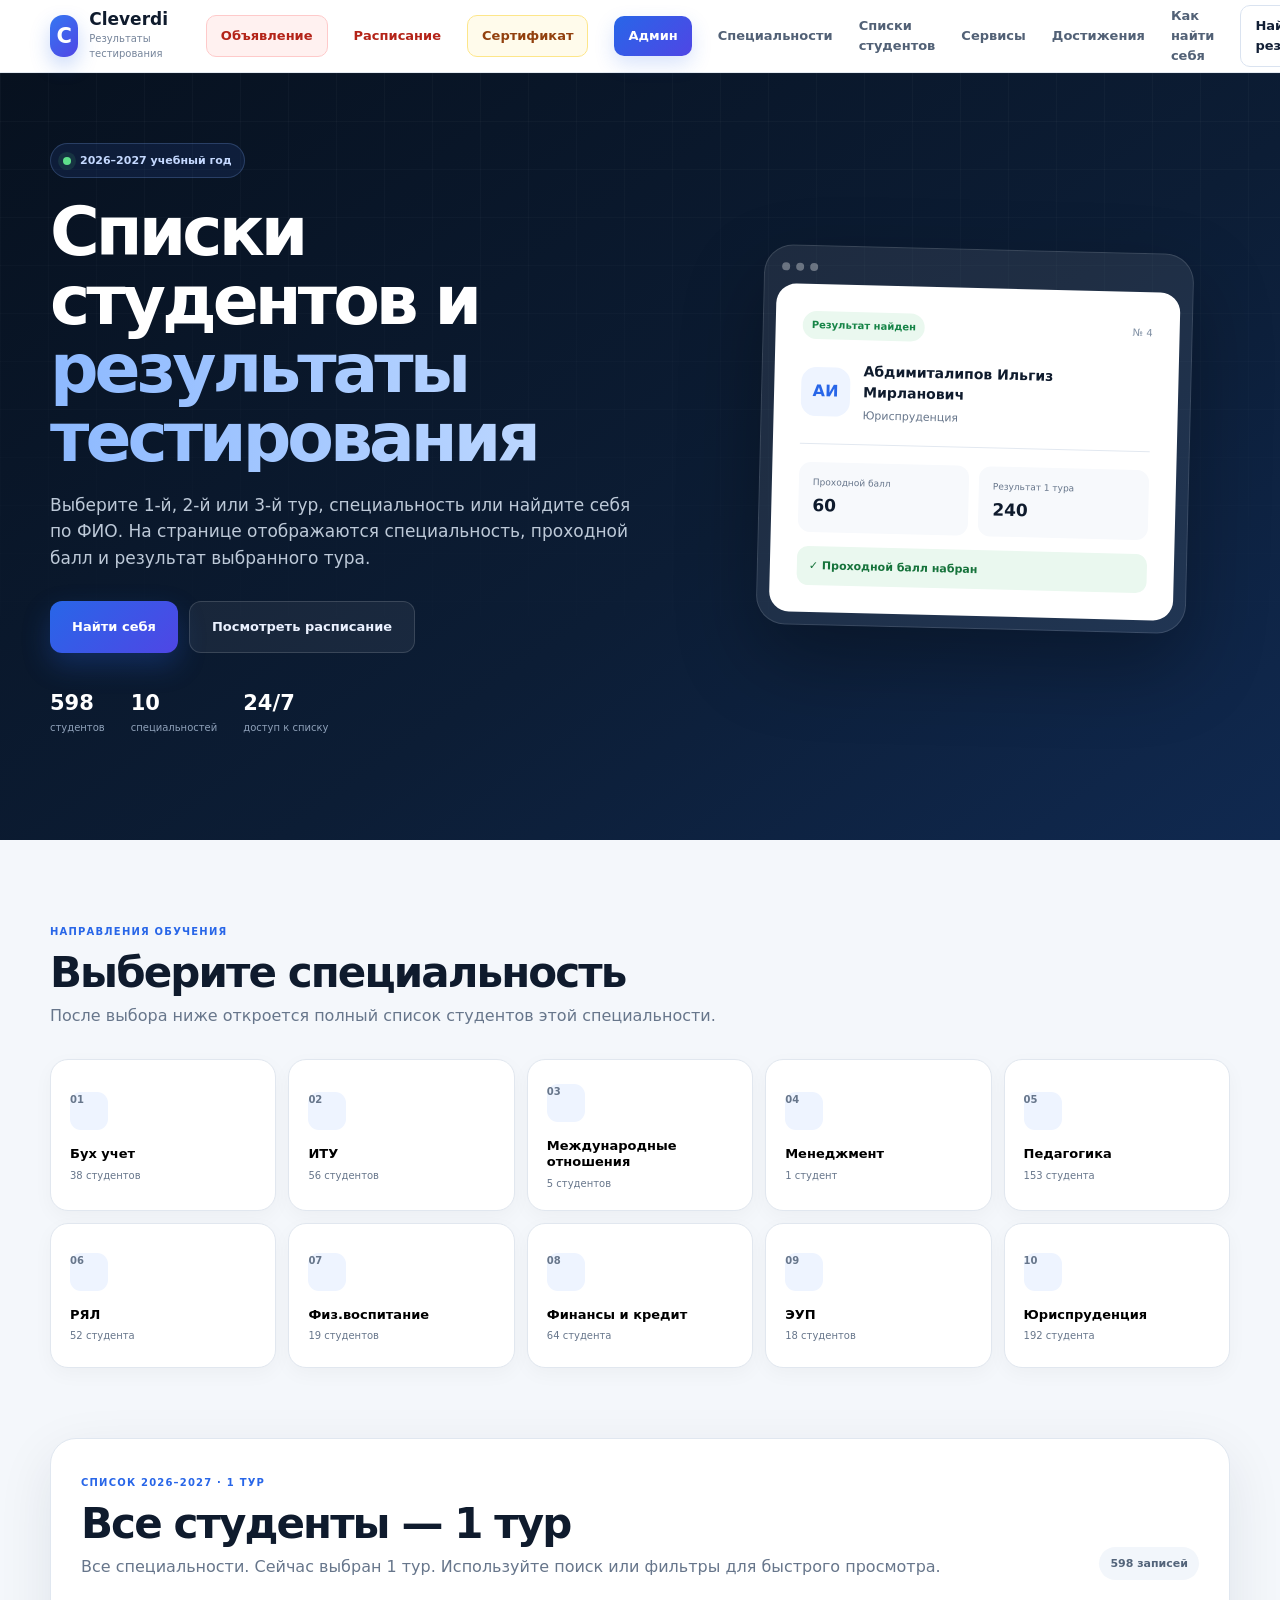
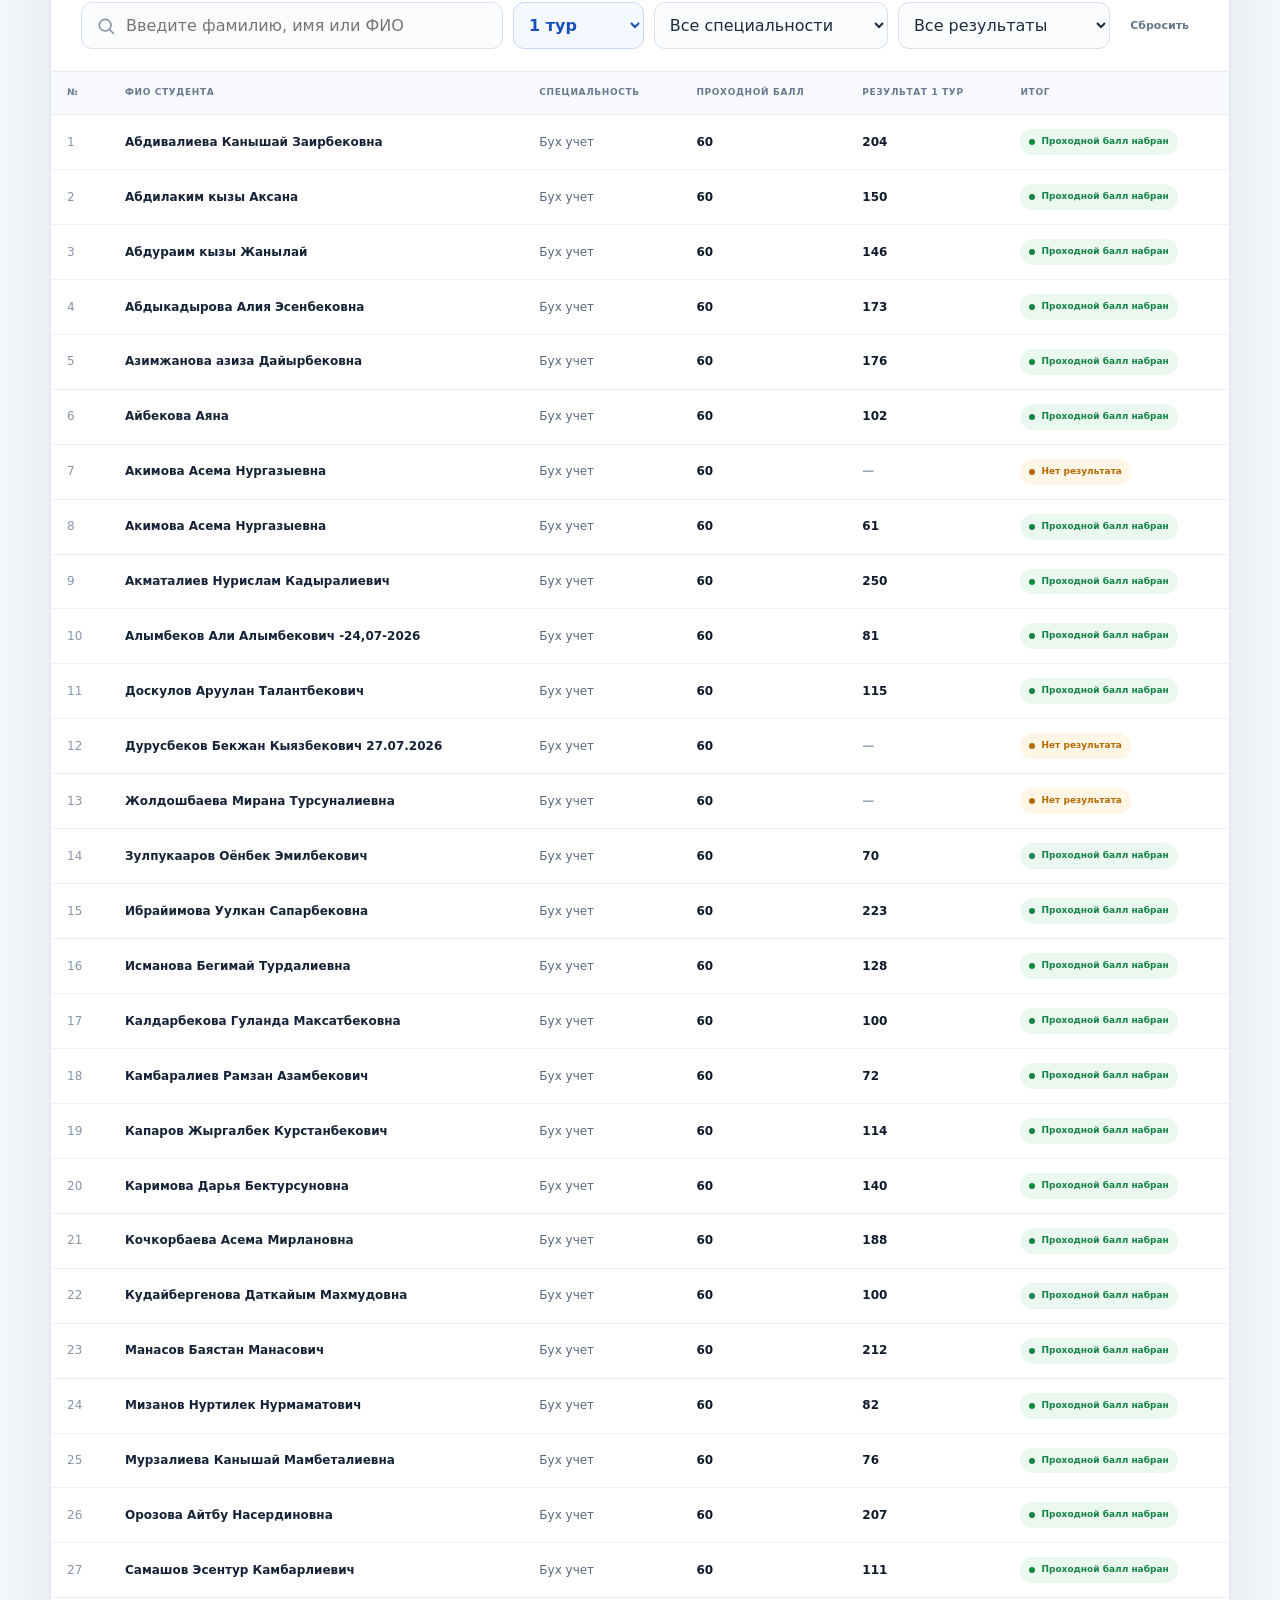
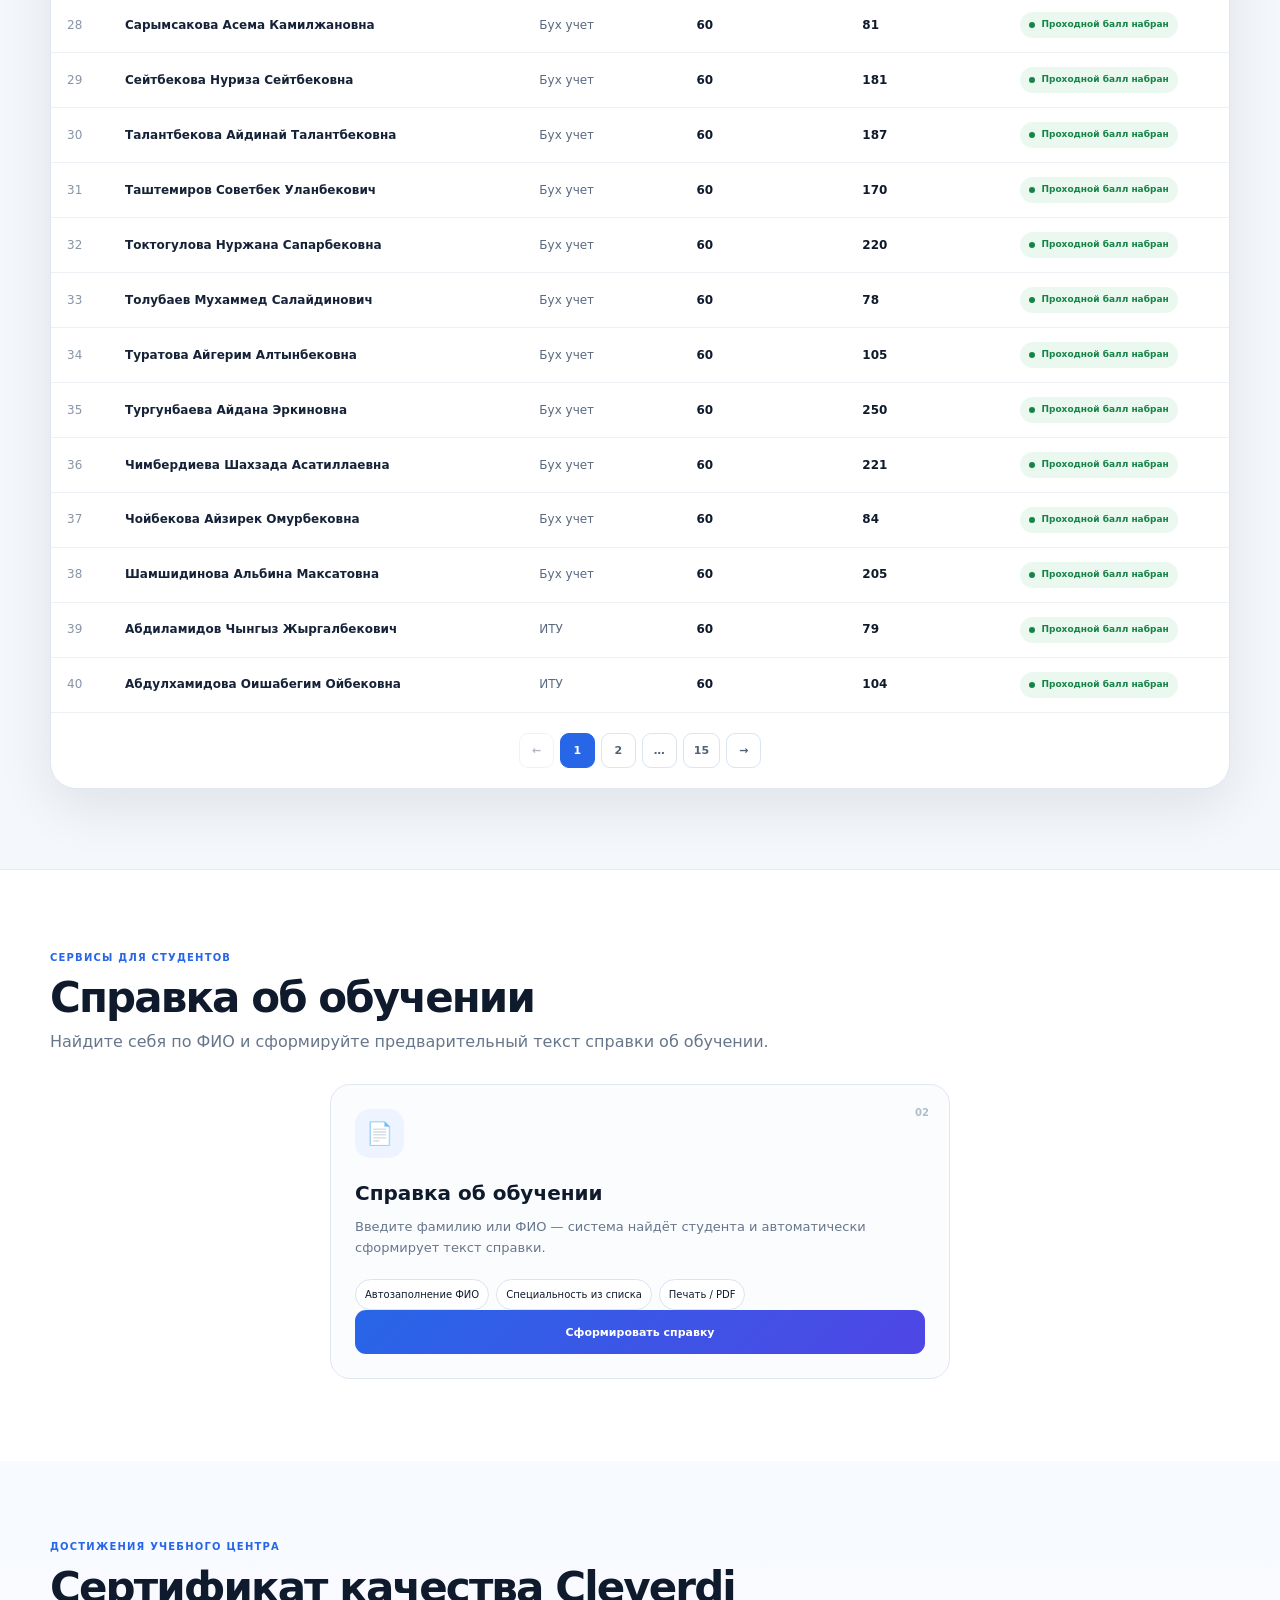
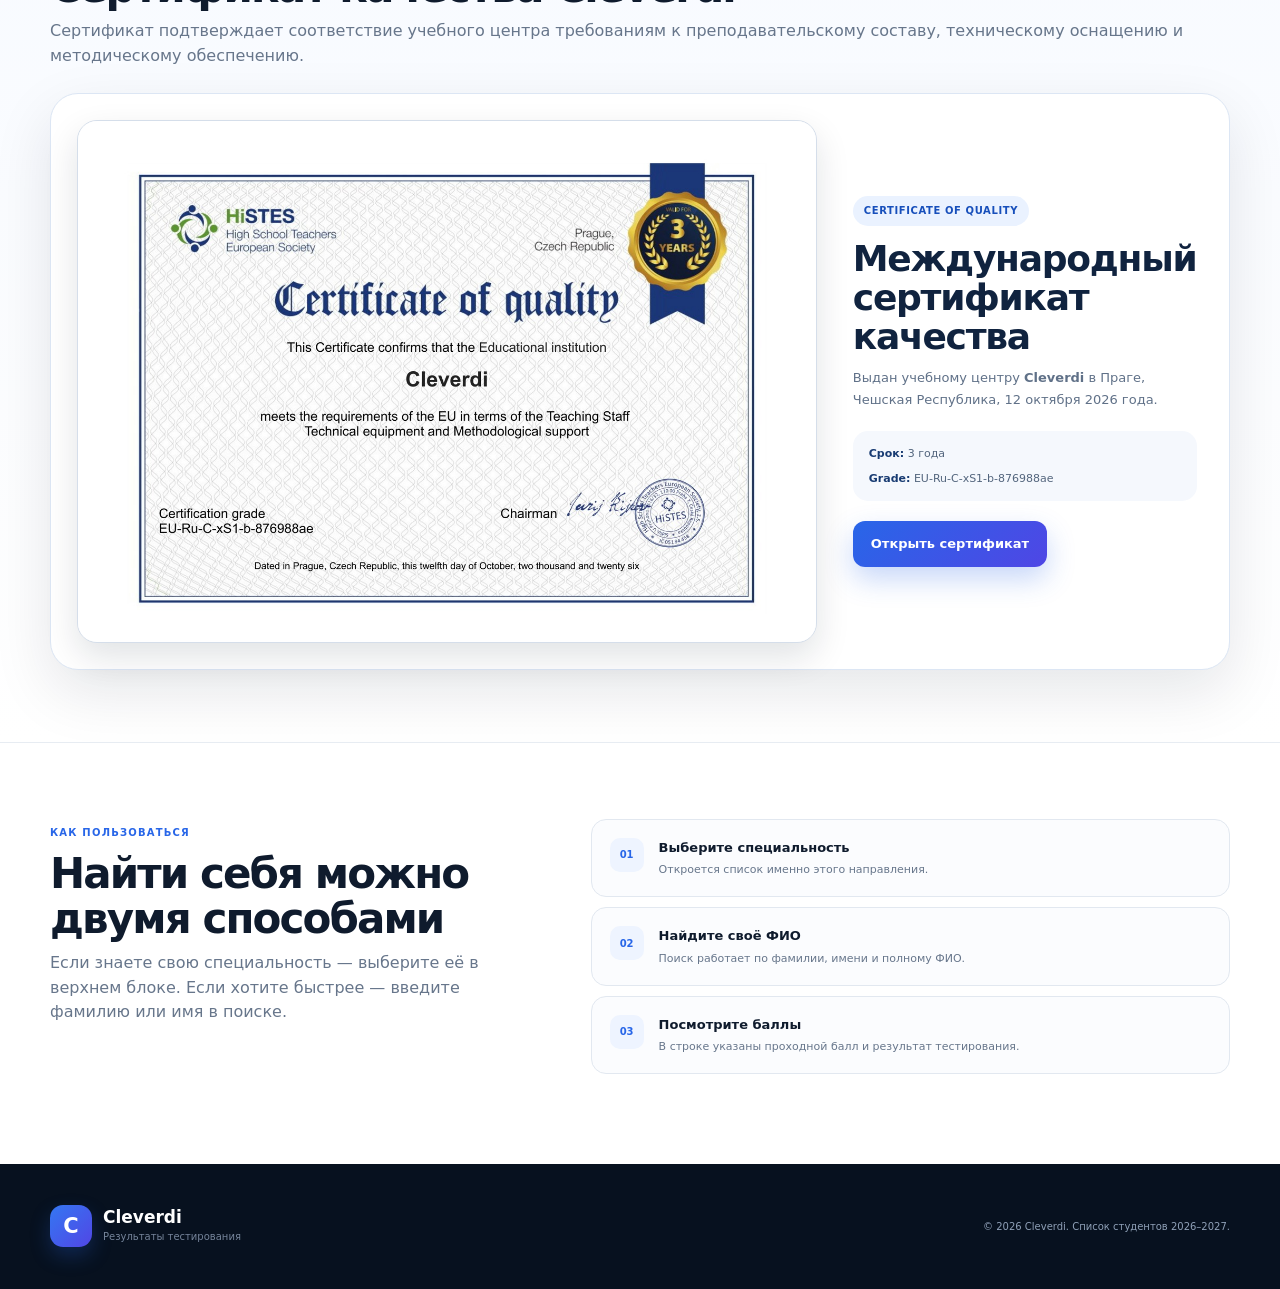
==== commit 2d24fefb: "Add files via upload" ====
--- a/index.html
+++ b/index.html
@@ -1,283 +1,259 @@
 <!doctype html>
 <html lang="ru">
 <head>
-  <meta charset="utf-8">
-  <meta name="viewport" content="width=device-width, initial-scale=1">
-  <meta name="theme-color" content="#0a1628">
-  <meta name="description" content="Cleverdi — списки студентов и результаты тестирования по специальностям">
-  <title>Cleverdi — Списки и результаты тестирования</title>
-  <link rel="stylesheet" href="assets/css/style.css">
+<meta charset="utf-8"/>
+<meta content="width=device-width, initial-scale=1" name="viewport"/>
+<meta content="#0a1628" name="theme-color"/>
+<meta content="Cleverdi — списки студентов и результаты тестирования по специальностям" name="description"/>
+<title>Cleverdi — Списки и результаты тестирования</title>
+<link href="assets/css/style.css" rel="stylesheet"/>
 </head>
 <body>
 <header class="header">
-  <div class="container header-inner">
-    <a href="#top" class="brand" aria-label="Cleverdi">
-      <span class="logo">C</span>
-      <span class="brand-copy">
-        <strong>Cleverdi</strong>
-        <small>Результаты тестирования</small>
-      </span>
-    </a>
-
-    <button class="menu-button" id="menuButton" aria-label="Открыть меню" aria-expanded="false">
-      <span></span><span></span><span></span>
-    </button>
-
-    <nav class="nav" id="nav">
-      <a href="#specialties">Специальности</a>
-      <a href="#students">Списки студентов</a>
-      <a href="#services">Сервисы</a>
-      <a href="#about">Как найти себя</a>
-      <a class="nav-primary" href="#students">Найти результат</a>
-    </nav>
-  </div>
+<div class="container header-inner">
+<a aria-label="Cleverdi" class="brand" href="#top">
+<span class="logo">C</span>
+<span class="brand-copy">
+<strong>Cleverdi</strong>
+<small>Результаты тестирования</small>
+</span>
+</a>
+<button aria-expanded="false" aria-label="Открыть меню" class="menu-button" id="menuButton">
+<span></span><span></span><span></span>
+</button>
+<nav class="nav" id="nav">
+<a class="nav-announcement" href="schedule.html#announcement">Объявление</a>
+<a class="nav-schedule" href="schedule.html">Расписание</a>
+<a class="nav-certificate" href="#achievements">Сертификат</a>
+<a class="nav-admin" href="admin.html" title="Вход в админ-панель">Админ</a>
+
+<a href="#specialties">Специальности</a>
+<a href="#students">Списки студентов</a>
+<a href="#services">Сервисы</a>
+<a href="#achievements">Достижения</a>
+<a href="#about">Как найти себя</a>
+<a class="nav-primary" href="#students">Найти результат</a>
+</nav>
+</div>
 </header>
-
 <main id="top">
-  <section class="hero">
-    <div class="hero-grid-bg"></div>
-    <div class="container hero-layout">
-      <div class="hero-copy">
-        <div class="top-label"><i></i> 2026–2027 учебный год</div>
-        <h1>Списки студентов и <span>результаты тестирования</span></h1>
-        <p>
+<section class="hero">
+<div class="hero-grid-bg"></div>
+<div class="container hero-layout">
+<div class="hero-copy">
+<div class="top-label"><i></i> 2026–2027 учебный год</div>
+<h1>Списки студентов и <span>результаты тестирования</span></h1>
+<p>
           Выберите 1-й, 2-й или 3-й тур, специальность или найдите себя по ФИО.
           На странице отображаются специальность, проходной балл и результат выбранного тура.
         </p>
-        <div class="hero-actions">
-          <a class="button primary large" href="#students">Найти себя</a>
-          <a class="button outline large" href="#specialties">Выбрать специальность</a>
-        </div>
-        <div class="hero-facts">
-          <div><b id="heroStudentCount">—</b><span>студентов</span></div>
-          <div><b id="heroSpecialtyCount">—</b><span>специальностей</span></div>
-          <div><b>24/7</b><span>доступ к списку</span></div>
-        </div>
-      </div>
-
-      <div class="hero-card" aria-hidden="true">
-        <div class="window-head"><i></i><i></i><i></i></div>
-        <div class="student-preview">
-          <div class="preview-top">
-            <span class="preview-badge">Результат найден</span>
-            <span class="preview-number">№ 4</span>
-          </div>
-          <div class="preview-person">
-            <span class="preview-avatar">АИ</span>
-            <div>
-              <strong>Абдимиталипов Ильгиз Мирланович</strong>
-              <small>Юриспруденция</small>
-            </div>
-          </div>
-          <div class="preview-results">
-            <div><span>Проходной балл</span><b>60</b></div>
-            <div><span>Результат 1 тура</span><b>240</b></div>
-          </div>
-          <div class="preview-success">✓ Проходной балл набран</div>
-        </div>
-      </div>
-    </div>
-  </section>
-
-  <section class="specialties-section" id="specialties">
-    <div class="container">
-      <div class="section-heading">
-        <div>
-          <span class="kicker">Направления обучения</span>
-          <h2>Выберите специальность</h2>
-          <p>После выбора ниже откроется полный список студентов этой специальности.</p>
-        </div>
-      </div>
-      <div class="specialty-grid" id="specialtyGrid"></div>
-    </div>
-  </section>
-
-  <section class="students-section" id="students">
-    <div class="container">
-      <div class="list-shell">
-        <div class="list-header">
-          <div>
-            <span class="kicker" id="listKicker">Список 2026–2027 · 1 тур</span>
-            <h2 id="listTitle">Все студенты</h2>
-            <p id="listDescription">Выберите специальность или найдите себя по ФИО.</p>
-          </div>
-          <div class="list-count" id="listCount">0 записей</div>
-        </div>
-
-        <div class="toolbar">
-          <div class="search-box">
-            <svg viewBox="0 0 24 24" aria-hidden="true">
-              <path d="m21 21-4.4-4.4m1.4-5.6a7 7 0 1 1-14 0 7 7 0 0 1 14 0Z"/>
-            </svg>
-            <label class="sr-only" for="studentSearch">Поиск по ФИО</label>
-            <input id="studentSearch" type="search" placeholder="Введите фамилию, имя или ФИО">
-          </div>
-
-          <label class="select-wrap round-select">
-            <span class="sr-only">Тур тестирования</span>
-            <select id="roundSelect" aria-label="Тур тестирования">
-              <option value="1">1 тур</option>
-              <option value="2">2 тур</option>
-              <option value="3">3 тур</option>
-            </select>
-          </label>
-
-          <label class="select-wrap">
-            <span class="sr-only">Специальность</span>
-            <select id="specialtySelect">
-              <option value="">Все специальности</option>
-            </select>
-          </label>
-
-          <label class="select-wrap status-select">
-            <span class="sr-only">Статус</span>
-            <select id="statusSelect">
-              <option value="">Все результаты</option>
-              <option value="passed">Проходной балл набран</option>
-              <option value="failed">Не набран</option>
-              <option value="pending">Нет результата</option>
-            </select>
-          </label>
-
-          <button class="clear-button" id="clearButton" type="button">Сбросить</button>
-        </div>
-
-        <div class="mobile-tip">На телефоне список отображается карточками для удобного чтения.</div>
-
-        <div class="table-wrap">
-          <table class="students-table">
-            <thead>
-              <tr>
-                <th>№</th>
-                <th>ФИО студента</th>
-                <th>Специальность</th>
-                <th id="passingScoreHeader">Проходной балл</th>
-                <th id="resultHeader">Результат 1 тура</th>
-                <th>Итог</th>
-              </tr>
-            </thead>
-            <tbody id="studentsBody"></tbody>
-          </table>
-        </div>
-
-        <div class="empty-state hidden" id="emptyState">
-          <span>⌕</span>
-          <strong>Студент не найден</strong>
-          <p>Проверьте написание ФИО или сбросьте фильтры.</p>
-        </div>
-
-        <div class="pagination" id="pagination"></div>
-      </div>
-    </div>
-  </section>
-
-
-  <section class="services-section" id="services">
-    <div class="container">
-      <div class="section-heading services-heading">
-        <div>
-          <span class="kicker">Сервисы для студентов</span>
-          <h2>Справка об обучении</h2>
-          <p>Найдите себя по ФИО и сформируйте предварительный текст справки об обучении.</p>
-        </div>
-      </div>
-
-      <div class="services-grid">
-
-        <article class="service-card">
-          <div class="service-icon">📄</div>
-          <div class="service-number">02</div>
-          <h3>Справка об обучении</h3>
-          <p>Введите фамилию или ФИО — система найдёт студента и автоматически сформирует текст справки.</p>
-
-          <div class="certificate-types">
-            <span>Автозаполнение ФИО</span>
-            <span>Специальность из списка</span>
-            <span>Печать / PDF</span>
-          </div>
-
-          <button class="service-action primary-action" type="button" data-open-modal="certificateModal">Сформировать справку</button>
-        </article>
-      </div>
-    </div>
-  </section>
-<div class="modal hidden" id="certificateModal" aria-hidden="true">
-    <div class="modal-backdrop" data-close-modal></div>
-    <div class="modal-dialog certificate-dialog" role="dialog" aria-modal="true" aria-labelledby="certificateTitle">
-      <button class="modal-close" type="button" data-close-modal aria-label="Закрыть">×</button>
-      <span class="kicker">Автоматическая справка</span>
-      <h2 id="certificateTitle">Справка об обучении</h2>
-      <p class="modal-lead">Введите фамилию или ФИО. Данные будут подставлены из списка студентов.</p>
-
-      <div class="certificate-search-block">
-        <label>
-          <span>Фамилия или ФИО</span>
-          <div class="certificate-search-row">
-            <input type="search" id="certificateStudentSearch" placeholder="Например: Бектурсун уулу Аваз" autocomplete="off">
-            <button class="button primary" id="certificateFindButton" type="button">Найти</button>
-          </div>
-        </label>
-
-        <div class="certificate-search-message" id="certificateSearchMessage"></div>
-        <div class="certificate-matches hidden" id="certificateMatches"></div>
-      </div>
-
-      <div class="certificate-preview hidden" id="certificatePreview">
-        <div class="certificate-paper official-certificate-paper" id="certificatePaper">
-          <div class="official-header-grid">
-            <div class="official-header-col official-header-kg">
-              <strong>КЫРГЫЗ РЕСПУБЛИКАСЫ</strong>
-              <strong>ИЛИМ, ЖОГОРКУ БИЛИМ БЕРҮҮ</strong>
-              <strong>ЖАНА ИННОВАЦИЯЛАР</strong>
-              <strong>МИНИСТРЛИГИ</strong>
-              <span class="official-gap"></span>
-              <strong>К.Ш. ТОКТОМАМАТОВ АТЫНДАГЫ</strong>
-              <strong>ЭЛ АРАЛЫК УНИВЕРСИТЕТ</strong>
-              <span>окуу-илимий-өндүрүштүк комплекси</span>
-              <em>коммерциялык эмес билим берүү мекемеси</em>
-            </div>
-
-            <div class="official-emblem-wrap">
-              <img src="assets/images/kyrgyz-emblem.jpeg" alt="Кыргыз Республикасынын герби" class="official-emblem">
-            </div>
-
-            <div class="official-header-col official-header-ru">
-              <strong>КЫРГЫЗСКАЯ РЕСПУБЛИКА</strong>
-              <strong>МИНИСТЕРСТВО НАУКИ, ВЫСШЕГО</strong>
-              <strong>ОБРАЗОВАНИЯ И ИННОВАЦИЙ</strong>
-              <span class="official-gap"></span>
-              <em>Некоммерческое образовательное учреждение</em>
-              <span>Учебно-научно-производственный комплекс</span>
-              <strong>МЕЖДУНАРОДНЫЙ УНИВЕРСИТЕТ</strong>
-              <strong>ИМЕНИ К.Ш. ТОКТОМАМАТОВА</strong>
-            </div>
-          </div>
-
-          <div class="official-header-en">
-            <strong>KYRGYZ REPUBLIC</strong>
-            <strong>MINISTRY OF SCIENCE, HIGHER EDUCATION AND INNOVATION</strong>
-            <em>Non-profit educational institution</em>
-            <span>Educational-Scientific-Production Complex</span>
-            <strong>INTERNATIONAL UNIVERSITY NAMED AFTER K.SH. TOKTOMAMATOV</strong>
-          </div>
-
-          <div class="official-black-line"></div>
-
-          <div class="official-contacts">
-            <p>Кыргыз Республикасы, Жалал-Абад ш., 715613, Тарсус к., 1 а; тел.: +996 3722 51811, факс: +996 3722 50705; www.mnu.kg; эл.почта: info@mnu.kg; КБ «Кыргызстан», э/э 1031520000006790, БИК 103015, ОКПО 01852811.</p>
-            <p>Кыргызская Республика, г. Жалал-Абад, 715613, ул. Тарсус 1 а; тел.: +996 3722 51811, факс: +996 3722 50705; www.mnu.kg; эл.почта: info@mnu.kg; КБ «Кыргызстан», р/с 1031520000006790, БИК 10301530, ОКПО 01852811.</p>
-            <p>1 a, Tarsus St., Jalal-Abad city, 715613, Kyrgyz Republic, phone: +996 3722 51811, fax: +996 3722 50705; www.mnu.kg; E-mail: info@mnu.kg.</p>
-          </div>
-
-          <div class="official-doc-number">
-            <span id="certificateDate">__.__.2026</span>
-            <span>№ __________</span>
-          </div>
-
-          <h3 class="official-title">Справка</h3>
-
-          <div class="official-body">
-            <p>
+<div class="hero-actions">
+<a class="button primary large" href="#students">Найти себя</a>
+<a class="button outline large" href="schedule.html">Посмотреть расписание</a>
+</div>
+<div class="hero-facts">
+<div><b id="heroStudentCount">—</b><span>студентов</span></div>
+<div><b id="heroSpecialtyCount">—</b><span>специальностей</span></div>
+<div><b>24/7</b><span>доступ к списку</span></div>
+</div>
+</div>
+<div aria-hidden="true" class="hero-card">
+<div class="window-head"><i></i><i></i><i></i></div>
+<div class="student-preview">
+<div class="preview-top">
+<span class="preview-badge">Результат найден</span>
+<span class="preview-number">№ 4</span>
+</div>
+<div class="preview-person">
+<span class="preview-avatar">АИ</span>
+<div>
+<strong>Абдимиталипов Ильгиз Мирланович</strong>
+<small>Юриспруденция</small>
+</div>
+</div>
+<div class="preview-results">
+<div><span>Проходной балл</span><b>60</b></div>
+<div><span>Результат 1 тура</span><b>240</b></div>
+</div>
+<div class="preview-success">✓ Проходной балл набран</div>
+</div>
+</div>
+</div>
+</section>
+
+
+<section class="specialties-section" id="specialties">
+<div class="container">
+<div class="section-heading">
+<div>
+<span class="kicker">Направления обучения</span>
+<h2>Выберите специальность</h2>
+<p>После выбора ниже откроется полный список студентов этой специальности.</p>
+</div>
+</div>
+<div class="specialty-grid" id="specialtyGrid"></div>
+</div>
+</section>
+<section class="students-section" id="students">
+<div class="container">
+<div class="list-shell">
+<div class="list-header">
+<div>
+<span class="kicker" id="listKicker">Список 2026–2027 · 1 тур</span>
+<h2 id="listTitle">Все студенты</h2>
+<p id="listDescription">Выберите специальность или найдите себя по ФИО.</p>
+</div>
+<div class="list-count" id="listCount">0 записей</div>
+</div>
+<div class="toolbar">
+<div class="search-box">
+<svg aria-hidden="true" viewbox="0 0 24 24">
+<path d="m21 21-4.4-4.4m1.4-5.6a7 7 0 1 1-14 0 7 7 0 0 1 14 0Z"></path>
+</svg>
+<label class="sr-only" for="studentSearch">Поиск по ФИО</label>
+<input id="studentSearch" placeholder="Введите фамилию, имя или ФИО" type="search"/>
+</div>
+<label class="select-wrap round-select">
+<span class="sr-only">Тур тестирования</span>
+<select aria-label="Тур тестирования" id="roundSelect">
+<option value="1">1 тур</option>
+<option value="2">2 тур</option>
+<option value="3">3 тур</option>
+</select>
+</label>
+<label class="select-wrap">
+<span class="sr-only">Специальность</span>
+<select id="specialtySelect">
+<option value="">Все специальности</option>
+</select>
+</label>
+<label class="select-wrap status-select">
+<span class="sr-only">Статус</span>
+<select id="statusSelect">
+<option value="">Все результаты</option>
+<option value="passed">Проходной балл набран</option>
+<option value="failed">Не набран</option>
+<option value="pending">Нет результата</option>
+</select>
+</label>
+<button class="clear-button" id="clearButton" type="button">Сбросить</button>
+</div>
+<div class="mobile-tip">На телефоне список отображается карточками для удобного чтения.</div>
+<div class="table-wrap">
+<table class="students-table">
+<thead>
+<tr>
+<th>№</th>
+<th>ФИО студента</th>
+<th>Специальность</th>
+<th id="passingScoreHeader">Проходной балл</th>
+<th id="resultHeader">Результат 1 тура</th>
+<th>Итог</th>
+</tr>
+</thead>
+<tbody id="studentsBody"></tbody>
+</table>
+</div>
+<div class="empty-state hidden" id="emptyState">
+<span>⌕</span>
+<strong>Студент не найден</strong>
+<p>Проверьте написание ФИО или сбросьте фильтры.</p>
+</div>
+<div class="pagination" id="pagination"></div>
+</div>
+</div>
+</section>
+<section class="services-section" id="services">
+<div class="container">
+<div class="section-heading services-heading">
+<div>
+<span class="kicker">Сервисы для студентов</span>
+<h2>Справка об обучении</h2>
+<p>Найдите себя по ФИО и сформируйте предварительный текст справки об обучении.</p>
+</div>
+</div>
+<div class="services-grid">
+<article class="service-card">
+<div class="service-icon">📄</div>
+<div class="service-number">02</div>
+<h3>Справка об обучении</h3>
+<p>Введите фамилию или ФИО — система найдёт студента и автоматически сформирует текст справки.</p>
+<div class="certificate-types">
+<span>Автозаполнение ФИО</span>
+<span>Специальность из списка</span>
+<span>Печать / PDF</span>
+</div>
+<button class="service-action primary-action" data-open-modal="certificateModal" type="button">Сформировать справку</button>
+</article>
+</div>
+</div>
+</section>
+<div aria-hidden="true" class="modal hidden" id="certificateModal">
+<div class="modal-backdrop" data-close-modal=""></div>
+<div aria-labelledby="certificateTitle" aria-modal="true" class="modal-dialog certificate-dialog" role="dialog">
+<button aria-label="Закрыть" class="modal-close" data-close-modal="" type="button">×</button>
+<span class="kicker">Автоматическая справка</span>
+<h2 id="certificateTitle">Справка об обучении</h2>
+<p class="modal-lead">Введите фамилию или ФИО. Данные будут подставлены из списка студентов.</p>
+<div class="certificate-search-block">
+<label>
+<span>Фамилия или ФИО</span>
+<div class="certificate-search-row">
+<input autocomplete="off" id="certificateStudentSearch" placeholder="Например: Бектурсун уулу Аваз" type="search"/>
+<button class="button primary" id="certificateFindButton" type="button">Найти</button>
+</div>
+</label>
+<div class="certificate-search-message" id="certificateSearchMessage"></div>
+<div class="certificate-matches hidden" id="certificateMatches"></div>
+</div>
+<div class="certificate-preview hidden" id="certificatePreview">
+<div class="certificate-paper official-certificate-paper" id="certificatePaper">
+<div class="official-header-grid">
+<div class="official-header-col official-header-kg">
+<strong>КЫРГЫЗ РЕСПУБЛИКАСЫ</strong>
+<strong>ИЛИМ, ЖОГОРКУ БИЛИМ БЕРҮҮ</strong>
+<strong>ЖАНА ИННОВАЦИЯЛАР</strong>
+<strong>МИНИСТРЛИГИ</strong>
+<span class="official-gap"></span>
+<strong>К.Ш. ТОКТОМАМАТОВ АТЫНДАГЫ</strong>
+<strong>ЭЛ АРАЛЫК УНИВЕРСИТЕТ</strong>
+<span>окуу-илимий-өндүрүштүк комплекси</span>
+<em>коммерциялык эмес билим берүү мекемеси</em>
+</div>
+<div class="official-emblem-wrap">
+<img alt="Кыргыз Республикасынын герби" class="official-emblem" src="assets/images/kyrgyz-emblem.jpeg"/>
+</div>
+<div class="official-header-col official-header-ru">
+<strong>КЫРГЫЗСКАЯ РЕСПУБЛИКА</strong>
+<strong>МИНИСТЕРСТВО НАУКИ, ВЫСШЕГО</strong>
+<strong>ОБРАЗОВАНИЯ И ИННОВАЦИЙ</strong>
+<span class="official-gap"></span>
+<em>Некоммерческое образовательное учреждение</em>
+<span>Учебно-научно-производственный комплекс</span>
+<strong>МЕЖДУНАРОДНЫЙ УНИВЕРСИТЕТ</strong>
+<strong>ИМЕНИ К.Ш. ТОКТОМАМАТОВА</strong>
+</div>
+</div>
+<div class="official-header-en">
+<strong>KYRGYZ REPUBLIC</strong>
+<strong>MINISTRY OF SCIENCE, HIGHER EDUCATION AND INNOVATION</strong>
+<em>Non-profit educational institution</em>
+<span>Educational-Scientific-Production Complex</span>
+<strong>INTERNATIONAL UNIVERSITY NAMED AFTER K.SH. TOKTOMAMATOV</strong>
+</div>
+<div class="official-black-line"></div>
+<div class="official-contacts">
+<p>Кыргыз Республикасы, Жалал-Абад ш., 715613, Тарсус к., 1 а; тел.: +996 3722 51811, факс: +996 3722 50705; www.mnu.kg; эл.почта: info@mnu.kg; КБ «Кыргызстан», э/э 1031520000006790, БИК 103015, ОКПО 01852811.</p>
+<p>Кыргызская Республика, г. Жалал-Абад, 715613, ул. Тарсус 1 а; тел.: +996 3722 51811, факс: +996 3722 50705; www.mnu.kg; эл.почта: info@mnu.kg; КБ «Кыргызстан», р/с 1031520000006790, БИК 10301530, ОКПО 01852811.</p>
+<p>1 a, Tarsus St., Jalal-Abad city, 715613, Kyrgyz Republic, phone: +996 3722 51811, fax: +996 3722 50705; www.mnu.kg; E-mail: info@mnu.kg.</p>
+</div>
+<div class="official-doc-number">
+<span id="certificateDate">__.__.2026</span>
+<span>№ __________</span>
+</div>
+<h3 class="official-title">Справка</h3>
+<div class="official-body">
+<p>
               Настоящая справка подтверждает, что
               <strong id="certificateFullName">ФИО студента</strong>
               действительно зачислен(а) и обучается на 1 курсе 2026-2027 учебного года
@@ -285,50 +261,76 @@
               Московского института экономики, политики и права при Международном университете
               им. К.Ш. Токтомаматова.
             </p>
-            <p>Справка дана для предъявления по месту требования.</p>
-          </div>
-
-          <div class="official-signature">
-            <strong>Представитель МИЭПиП</strong>
-            <strong>Торогелдиева А.Б.</strong>
-          </div>
-        </div><div class="certificate-preview-actions">
-          <button class="button primary" type="button" id="certificatePrintButton">Распечатать / сохранить PDF</button>
-          <button class="button certificate-secondary" type="button" id="certificateChangeStudent">Выбрать другого студента</button>
-        </div>
+<p>Справка дана для предъявления по месту требования.</p>
+</div>
+<div class="official-signature">
+<strong>Представитель МИЭПиП</strong>
+<strong>Торогелдиева А.Б.</strong>
+</div>
+</div><div class="certificate-preview-actions">
+<button class="button primary" id="certificatePrintButton" type="button">Распечатать / сохранить PDF</button>
+<button class="button certificate-secondary" id="certificateChangeStudent" type="button">Выбрать другого студента</button>
+</div>
+</div>
+</div>
+</div>
+
+<section class="achievements-section" id="achievements">
+  <div class="container">
+    <div class="section-heading achievements-heading">
+      <div>
+        <span class="kicker">Достижения учебного центра</span>
+        <h2>Сертификат качества Cleverdi</h2>
+        <p>Сертификат подтверждает соответствие учебного центра требованиям к преподавательскому составу, техническому оснащению и методическому обеспечению.</p>
       </div>
     </div>
+    <article class="achievement-certificate-card">
+      <a class="achievement-certificate-preview" href="assets/certificates/cert_Cleverdi.pdf" target="_blank" rel="noopener" aria-label="Открыть сертификат качества Cleverdi">
+        <img src="assets/images/cleverdi-quality-certificate.jpg" alt="Сертификат качества Cleverdi" loading="lazy"/>
+      </a>
+      <div class="achievement-certificate-info">
+        <span class="achievement-badge">Certificate of Quality</span>
+        <h3>Международный сертификат качества</h3>
+        <p>Выдан учебному центру <strong>Cleverdi</strong> в Праге, Чешская Республика, 12 октября 2026 года.</p>
+        <div class="achievement-meta">
+          <span><b>Срок:</b> 3 года</span>
+          <span><b>Grade:</b> EU-Ru-C-xS1-b-876988ae</span>
+        </div>
+        <a class="button primary" href="assets/certificates/cert_Cleverdi.pdf" target="_blank" rel="noopener">Открыть сертификат</a>
+      </div>
+    </article>
   </div>
+</section>
+
 <section class="about-section" id="about">
-    <div class="container about-grid">
-      <div>
-        <span class="kicker">Как пользоваться</span>
-        <h2>Найти себя можно двумя способами</h2>
-        <p>
+<div class="container about-grid">
+<div>
+<span class="kicker">Как пользоваться</span>
+<h2>Найти себя можно двумя способами</h2>
+<p>
           Если знаете свою специальность — выберите её в верхнем блоке.
           Если хотите быстрее — введите фамилию или имя в поиске.
         </p>
-      </div>
-      <div class="steps">
-        <article><b>01</b><div><strong>Выберите специальность</strong><span>Откроется список именно этого направления.</span></div></article>
-        <article><b>02</b><div><strong>Найдите своё ФИО</strong><span>Поиск работает по фамилии, имени и полному ФИО.</span></div></article>
-        <article><b>03</b><div><strong>Посмотрите баллы</strong><span>В строке указаны проходной балл и результат тестирования.</span></div></article>
-      </div>
-    </div>
-  </section>
+</div>
+<div class="steps">
+<article><b>01</b><div><strong>Выберите специальность</strong><span>Откроется список именно этого направления.</span></div></article>
+<article><b>02</b><div><strong>Найдите своё ФИО</strong><span>Поиск работает по фамилии, имени и полному ФИО.</span></div></article>
+<article><b>03</b><div><strong>Посмотрите баллы</strong><span>В строке указаны проходной балл и результат тестирования.</span></div></article>
+</div>
+</div>
+</section>
 </main>
-
 <footer class="footer">
-  <div class="container footer-inner">
-    <a href="#top" class="brand footer-brand">
-      <span class="logo">C</span>
-      <span class="brand-copy"><strong>Cleverdi</strong><small>Результаты тестирования</small></span>
-    </a>
-    <p>© <span id="currentYear"></span> Cleverdi. Список студентов 2026–2027.</p>
-  </div>
+<div class="container footer-inner">
+<a class="brand footer-brand" href="#top">
+<span class="logo">C</span>
+<span class="brand-copy"><strong>Cleverdi</strong><small>Результаты тестирования</small></span>
+</a>
+<p>© <span id="currentYear"></span> Cleverdi. Список студентов 2026–2027.</p>
+</div>
 </footer>
-
 <script src="assets/js/students.js"></script>
+
 <script src="assets/js/app.js"></script>
 </body>
-</html>
+</html>
--- a/assets/css/style.css
+++ b/assets/css/style.css
@@ -341,3 +341,105 @@
     font-size:12pt!important;
   }
 }
+
+
+/* =========================================================
+   Schedule + mandatory announcement
+   Data is editable in assets/js/schedule.js
+   ========================================================= */
+.nav .nav-announcement{padding:10px 14px;border-radius:10px;background:#fff1f0;color:#b42318;font-weight:900;border:1px solid #fecaca}
+.nav .nav-announcement:hover{background:#fee2e2;color:#991b1b;transform:translateY(-1px)}
+.nav .nav-certificate{padding:10px 14px;border-radius:10px;background:#fffbeb;color:#92400e;font-weight:900;border:1px solid #fde68a}
+.nav .nav-certificate:hover{background:#fef3c7;color:#78350f;transform:translateY(-1px)}
+.nav .nav-schedule{color:#b42318;font-weight:900}
+.nav .nav-admin{padding:10px 14px;border-radius:10px;background:linear-gradient(135deg,var(--primary),var(--primary2));color:#fff;font-weight:900;box-shadow:0 8px 20px rgba(40,102,232,.18)}
+.nav .nav-admin:hover{color:#fff;transform:translateY(-1px)}
+
+.schedule-section{padding:0 0 58px;background:linear-gradient(180deg,#fff7ed 0,#f4f7fb 44%);scroll-margin-top:82px}
+.schedule-notice{position:relative;transform:translateY(-38px);margin-bottom:10px;padding:24px;border:2px solid #f2a38b;border-radius:24px;background:linear-gradient(145deg,#fff7ed,#fff 52%,#fff4ef);box-shadow:0 22px 55px rgba(180,54,23,.13);overflow:hidden}
+.schedule-notice::before{content:"";position:absolute;left:0;top:0;right:0;height:6px;background:linear-gradient(90deg,#ef4444,#f97316,#f59e0b)}
+.schedule-notice-top{display:grid;grid-template-columns:auto minmax(0,1fr) auto;align-items:center;gap:16px}
+.schedule-alert-icon{width:54px;height:54px;display:grid;place-items:center;border-radius:17px;background:linear-gradient(145deg,#ef4444,#f97316);color:#fff;font-size:30px;font-weight:950;box-shadow:0 12px 25px rgba(239,68,68,.24)}
+.schedule-alert-kicker{display:block;color:#b42318;font-size:10px;font-weight:950;text-transform:uppercase;letter-spacing:.15em}
+.schedule-notice h2{margin:2px 0 2px;font-size:clamp(25px,3.5vw,38px);line-height:1.05;letter-spacing:-.035em;color:#7f1d1d}
+.schedule-notice-top p{margin:0;color:#7c4a3b;font-size:12px}
+.schedule-required-badge{align-self:start;padding:8px 11px;border-radius:999px;background:#7f1d1d;color:#fff;font-size:9px;font-weight:950;letter-spacing:.08em;box-shadow:0 8px 18px rgba(127,29,29,.16);animation:schedulePulse 2.2s ease-in-out infinite}
+@keyframes schedulePulse{0%,100%{transform:scale(1)}50%{transform:scale(1.035)}}
+.announcement-grid{display:grid;grid-template-columns:repeat(2,minmax(0,1fr));gap:10px;margin-top:20px}
+.announcement-card{display:flex;gap:12px;min-height:124px;padding:15px;border:1px solid #fed7c3;border-radius:16px;background:rgba(255,255,255,.88)}
+.announcement-number{width:36px;height:36px;flex:0 0 36px;display:grid;place-items:center;border-radius:11px;background:#fff1e7;color:#c2410c;font-size:11px;font-weight:950}
+.announcement-content{min-width:0}.announcement-period{display:block;color:#8f2f0d;font-size:13px;line-height:1.25}.announcement-groups{display:flex;flex-wrap:wrap;gap:5px;margin-top:9px}.announcement-groups span{padding:5px 8px;border-radius:999px;background:#7f1d1d;color:#fff;font-size:9px;font-weight:850}.announcement-content p{margin:8px 0 0;color:#745548;font-size:10px}
+.announcement-notes{display:grid;gap:6px;margin-top:14px;padding:13px 14px;border-radius:14px;background:#fff;border:1px dashed #f0a17f;color:#713e31;font-size:11px}.announcement-notes p{margin:0}.announcement-change-note{color:#9a3412}
+.schedule-board{padding:30px;border:1px solid #dfe7f1;border-radius:26px;background:#fff;box-shadow:var(--shadow)}
+.schedule-heading{display:flex;align-items:end;justify-content:space-between;gap:20px}.schedule-heading h2{margin:7px 0 8px;font-size:clamp(28px,4vw,42px);line-height:1.08;letter-spacing:-.045em}.schedule-heading p{margin:0;color:var(--muted)}
+.schedule-date-badge{flex-shrink:0;padding:10px 13px;border:1px solid #d4e1f6;border-radius:14px;background:#f6f9ff;text-align:right}.schedule-date-badge span,.schedule-date-badge strong{display:block}.schedule-date-badge span{color:#718198;font-size:9px;text-transform:uppercase;letter-spacing:.07em}.schedule-date-badge strong{margin-top:2px;color:#174fbb;font-size:14px}
+.schedule-edit-hint{display:flex;align-items:center;gap:11px;margin-top:20px;padding:12px 14px;border:1px solid #dce7f8;border-radius:14px;background:#f7faff;color:#405570}.schedule-edit-hint>span{width:34px;height:34px;display:grid;place-items:center;flex:0 0 34px;border-radius:10px;background:#eaf2ff;color:#2866e8;font-size:16px}.schedule-edit-hint strong,.schedule-edit-hint small{display:block}.schedule-edit-hint strong{font-size:11px}.schedule-edit-hint small{margin-top:2px;font-size:9px;color:#708096}.schedule-edit-hint code{padding:2px 5px;border-radius:5px;background:#e9f0fb;color:#174fbb;font-family:ui-monospace,SFMono-Regular,Menlo,monospace}
+.schedule-days{display:grid;grid-template-columns:repeat(2,minmax(0,1fr));gap:12px;margin-top:18px}.schedule-day-card{overflow:hidden;border:1px solid #e1e8f0;border-radius:18px;background:#fbfcfe}.schedule-day-card:last-child:nth-child(odd){grid-column:1/-1}
+.schedule-day-head{display:flex;gap:11px;align-items:flex-start;padding:15px 16px;border-bottom:1px solid #e5ebf2;background:linear-gradient(180deg,#fff,#f7f9fc)}.schedule-day-number{width:35px;height:35px;flex:0 0 35px;display:grid;place-items:center;border-radius:10px;background:linear-gradient(135deg,#2866e8,#4f46e5);color:#fff;font-size:10px;font-weight:900}.schedule-day-head h3{margin:0;color:#14243a;font-size:15px}.schedule-day-head p{margin:3px 0 0;color:#69798f;font-size:9px;font-weight:700}
+.schedule-lessons{display:grid}.schedule-lesson{display:grid;grid-template-columns:108px minmax(0,1fr);gap:14px;align-items:center;min-height:83px;padding:13px 16px;border-bottom:1px solid #e9eef4;background:#fff}.schedule-lesson:last-child{border-bottom:0}.schedule-time{width:max-content;padding:6px 8px;border-radius:9px;background:#eef4ff;color:#174fbb;font-size:10px;font-weight:900;font-variant-numeric:tabular-nums}.schedule-lesson-main strong{display:block;color:#17263a;font-size:12px}.schedule-meta{display:flex;flex-wrap:wrap;gap:10px;margin-top:5px;color:#6e7f94;font-size:9px}.schedule-lesson-empty{background:#fafbfc}.schedule-empty-text{color:#9aa6b6!important;font-weight:650!important}
+@media(max-width:900px){.announcement-grid{grid-template-columns:1fr}.schedule-days{grid-template-columns:1fr}.schedule-day-card:last-child:nth-child(odd){grid-column:auto}.schedule-required-badge{display:none}}
+@media(max-width:700px){.schedule-section{padding-bottom:42px}.schedule-notice{transform:translateY(-25px);padding:18px;border-radius:20px}.schedule-notice-top{grid-template-columns:auto 1fr}.schedule-alert-icon{width:46px;height:46px;border-radius:14px;font-size:25px}.schedule-notice-top p{font-size:10px}.announcement-card{min-height:auto;padding:13px}.schedule-board{padding:20px 15px;border-radius:20px}.schedule-heading{align-items:flex-start;flex-direction:column}.schedule-date-badge{text-align:left}.schedule-edit-hint{align-items:flex-start}.schedule-lesson{grid-template-columns:1fr;gap:8px}.schedule-meta{gap:7px}}
+@media(max-width:480px){.schedule-notice{padding:16px 13px}.schedule-notice-top{gap:10px}.schedule-alert-icon{width:40px;height:40px;font-size:22px}.schedule-notice h2{font-size:24px}.announcement-card{gap:9px}.announcement-number{width:32px;height:32px;flex-basis:32px}.schedule-board{padding:18px 12px}.schedule-day-head,.schedule-lesson{padding-left:12px;padding-right:12px}}
+
+
+/* ===== Standalone schedule page ===== */
+.schedule-page-body{background:#f4f7fb}
+.schedule-page-header .brand{color:inherit}
+.schedule-page-hero{position:relative;overflow:hidden;padding:68px 0 82px;background:linear-gradient(135deg,#0a1628 0%,#17396f 58%,#2866e8 100%);color:#fff}
+.schedule-page-hero::after{content:"";position:absolute;width:360px;height:360px;right:-90px;top:-130px;border-radius:50%;background:rgba(255,255,255,.08)}
+.schedule-page-hero .container{position:relative;z-index:1}
+.schedule-page-hero .top-label{color:#dbeafe}.schedule-page-hero .top-label i{background:#f59e0b}
+.schedule-page-hero h1{max-width:850px;margin:12px 0 12px;font-size:clamp(36px,6vw,64px);line-height:1.01;letter-spacing:-.055em}
+.schedule-page-hero p{max-width:720px;margin:0;color:#d9e5f8;font-size:15px;line-height:1.7}
+.schedule-page-main .schedule-section{padding-bottom:64px}
+.schedule-page-main .schedule-notice{margin-top:0}
+.schedule-page-back{display:inline-flex;align-items:center;gap:7px;color:#dbeafe;font-size:11px;font-weight:800}
+.schedule-page-back:hover{color:#fff}
+.schedule-page-footer-note{margin-top:18px;color:#718096;font-size:10px;text-align:center}
+@media(max-width:700px){.schedule-page-hero{padding:52px 0 64px}.schedule-page-hero h1{font-size:39px}.schedule-page-hero p{font-size:12px}}
+
+/* ===== Achievements / training center certificate ===== */
+.achievements-section{padding:72px 0;background:linear-gradient(180deg,#f7faff 0%,#ffffff 100%);scroll-margin-top:82px}
+.achievements-heading{margin-bottom:24px}
+.achievement-certificate-card{display:grid;grid-template-columns:minmax(0,1.35fr) minmax(300px,.65fr);gap:30px;align-items:center;padding:26px;border:1px solid #dce6f4;border-radius:28px;background:#fff;box-shadow:0 22px 60px rgba(10,22,40,.10)}
+.achievement-certificate-preview{display:block;overflow:hidden;border:1px solid #d5deea;border-radius:20px;background:#f4f7fb;box-shadow:0 14px 34px rgba(10,22,40,.12);transition:transform .2s ease,box-shadow .2s ease}
+.achievement-certificate-preview:hover{transform:translateY(-3px);box-shadow:0 20px 42px rgba(10,22,40,.16)}
+.achievement-certificate-preview img{display:block;width:100%;height:auto}
+.achievement-certificate-info{padding:10px 6px}
+.achievement-badge{display:inline-flex;padding:7px 11px;border-radius:999px;background:#eaf2ff;color:#174fbb;font-size:10px;font-weight:900;letter-spacing:.06em;text-transform:uppercase}
+.achievement-certificate-info h3{margin:14px 0 10px;color:#10233f;font-size:clamp(25px,3vw,36px);line-height:1.08;letter-spacing:-.035em}
+.achievement-certificate-info p{margin:0;color:#607188;font-size:13px;line-height:1.7}
+.achievement-meta{display:grid;gap:8px;margin:20px 0;padding:14px 16px;border-radius:15px;background:#f5f8fd;color:#53657d;font-size:11px}
+.achievement-meta b{color:#183b72}
+@media(max-width:900px){.achievement-certificate-card{grid-template-columns:1fr}.achievement-certificate-info{padding:4px 2px}}
+@media(max-width:600px){.achievements-section{padding:48px 0}.achievement-certificate-card{gap:18px;padding:14px;border-radius:20px}.achievement-certificate-preview{border-radius:14px}.achievement-certificate-info h3{font-size:25px}.achievement-certificate-info p{font-size:12px}}
+
+/* ===== Admin schedule editor ===== */
+.admin-page-body{min-height:100vh;background:radial-gradient(circle at 10% 0%,rgba(40,102,232,.15),transparent 35%),linear-gradient(180deg,#071426,#0c1d35 58%,#10213b);color:#17263a}
+.admin-shell{width:min(1180px,calc(100% - 28px));margin:0 auto;padding:40px 0 70px}
+.admin-login-card{width:min(460px,100%);margin:7vh auto 0;padding:34px;border:1px solid rgba(255,255,255,.14);border-radius:28px;background:rgba(255,255,255,.97);box-shadow:0 30px 80px rgba(0,0,0,.28)}
+.admin-login-logo{width:58px;height:58px;display:grid;place-items:center;margin-bottom:20px;border-radius:18px;background:linear-gradient(135deg,#2866e8,#4f46e5);color:#fff;font-size:25px;font-weight:950;box-shadow:0 13px 28px rgba(40,102,232,.26)}
+.admin-eyebrow{display:block;color:#2866e8;font-size:10px;font-weight:950;letter-spacing:.14em;text-transform:uppercase}
+.admin-login-card h1,.admin-toolbar h1{margin:7px 0 8px;letter-spacing:-.04em}
+.admin-login-card h1{font-size:32px}.admin-login-card>p{margin:0 0 25px;color:#687991;font-size:13px;line-height:1.6}
+.admin-login-form{display:grid;gap:15px}.admin-login-form label,.admin-field{display:grid;gap:6px}.admin-login-form label>span,.admin-field>span{color:#51647e;font-size:10px;font-weight:850;text-transform:uppercase;letter-spacing:.06em}
+.admin-login-form input,.admin-field input{width:100%;height:45px;padding:0 13px;border:1px solid #d8e1ed;border-radius:12px;background:#fff;color:#15243a;font:inherit;outline:none;transition:border-color .15s,box-shadow .15s}
+.admin-login-form input:focus,.admin-field input:focus{border-color:#2866e8;box-shadow:0 0 0 3px rgba(40,102,232,.11)}
+.admin-password-wrap{position:relative}.admin-password-wrap input{padding-right:48px}.admin-eye-button{position:absolute;right:5px;top:5px;width:35px;height:35px;border:0;border-radius:9px;background:#eef4ff;cursor:pointer}
+.admin-login-error{min-height:18px;color:#b42318;font-size:11px;font-weight:750}.admin-back-link{display:block;margin-top:20px;color:#5e7189;font-size:11px;text-align:center}
+.admin-primary-btn,.admin-secondary-btn,.admin-danger-outline-btn,.admin-add-lesson-btn{display:inline-flex;align-items:center;justify-content:center;min-height:41px;padding:0 15px;border-radius:11px;font-size:11px;font-weight:900;cursor:pointer;text-decoration:none;transition:transform .15s,box-shadow .15s}
+.admin-primary-btn{border:1px solid #2866e8;background:#2866e8;color:#fff;box-shadow:0 8px 20px rgba(40,102,232,.22)}.admin-primary-btn:hover{transform:translateY(-1px)}
+.admin-secondary-btn{border:1px solid #d4e0f0;background:#fff;color:#1d4f9f}.admin-danger-outline-btn{border:1px solid #efc4c4;background:#fff;color:#a61b1b}.admin-full-btn{width:100%}
+.admin-panel{display:grid;gap:20px}.admin-toolbar{display:flex;align-items:flex-start;justify-content:space-between;gap:20px;padding:25px 28px;border-radius:24px;background:#fff;box-shadow:0 18px 50px rgba(0,0,0,.16)}.admin-toolbar h1{font-size:32px}.admin-toolbar p{max-width:650px;margin:0;color:#687991;font-size:12px;line-height:1.6}.admin-toolbar-actions{display:flex;gap:8px;flex-wrap:wrap;justify-content:flex-end}
+.admin-notice-box{padding:16px 18px;border:1px solid #93b8f5;border-radius:16px;background:#eaf2ff;color:#24456f;font-size:11px;line-height:1.6}.admin-notice-box strong{display:block;margin-bottom:3px;color:#174fbb}.admin-notice-box p{margin:0}.admin-notice-box code{padding:2px 5px;border-radius:5px;background:#dce9ff;color:#174fbb}
+.admin-settings-card{padding:24px;border-radius:22px;background:#fff;box-shadow:0 18px 50px rgba(0,0,0,.13)}.admin-section-title{margin-bottom:18px}.admin-section-title>div{display:flex;align-items:center;gap:12px}.admin-section-title>div>span{width:38px;height:38px;display:grid;place-items:center;border-radius:11px;background:#eaf2ff;color:#2866e8;font-size:10px;font-weight:950}.admin-section-title h2{margin:0;color:#14243a;font-size:19px}.admin-section-title p{margin:3px 0 0;color:#73839a;font-size:10px}.admin-section-title-row{display:flex;justify-content:space-between;align-items:center;gap:14px}.admin-grid-2{display:grid;grid-template-columns:repeat(2,minmax(0,1fr));gap:14px}
+.admin-days-editor{display:grid;gap:15px}.admin-day-card{overflow:hidden;border:1px solid #dfe7f1;border-radius:18px;background:#f9fbfe}.admin-day-card-head{display:grid;grid-template-columns:auto minmax(0,1fr) auto;gap:12px;align-items:end;padding:15px;border-bottom:1px solid #e3eaf2;background:#f5f8fd}.admin-day-index{width:36px;height:36px;display:grid;place-items:center;align-self:center;border-radius:10px;background:#153f85;color:#fff;font-size:10px;font-weight:950}.admin-day-main-fields{display:grid;grid-template-columns:minmax(150px,.7fr) minmax(220px,1.3fr);gap:10px}.admin-icon-danger{width:35px;height:35px;align-self:center;border:1px solid #efcaca;border-radius:10px;background:#fff;color:#b42318;font-size:20px;line-height:1;cursor:pointer}.admin-lessons-editor{display:grid;gap:0}.admin-lesson-row{display:grid;grid-template-columns:150px minmax(220px,1.3fr) minmax(160px,.8fr) minmax(120px,.5fr) auto;gap:9px;align-items:end;padding:13px 15px;border-bottom:1px solid #e8edf3;background:#fff}.admin-lesson-delete{margin-bottom:5px}.admin-add-lesson-btn{margin:12px 15px 15px;border:1px dashed #99b9eb;background:#eef5ff;color:#1756b8;box-shadow:none}
+.admin-savebar{position:sticky;bottom:14px;z-index:10;display:flex;justify-content:space-between;align-items:center;gap:16px;padding:13px 15px;border:1px solid #dce5f0;border-radius:17px;background:rgba(255,255,255,.96);box-shadow:0 20px 50px rgba(0,0,0,.2);backdrop-filter:blur(12px)}.admin-save-status{color:#6f8096;font-size:10px;font-weight:800}.admin-save-status.is-dirty{color:#b45309}.admin-save-status.is-saved{color:#087443}.admin-save-actions{display:flex;gap:8px;flex-wrap:wrap;justify-content:flex-end}
+@media(max-width:940px){.admin-lesson-row{grid-template-columns:1fr 1fr}.admin-lesson-row .admin-lesson-delete{grid-column:2;justify-self:end}.admin-day-main-fields{grid-template-columns:1fr}.admin-toolbar{flex-direction:column}.admin-toolbar-actions{justify-content:flex-start}.admin-savebar{align-items:flex-start;flex-direction:column}}
+@media(max-width:640px){.admin-shell{width:min(100% - 18px,1180px);padding-top:18px}.admin-login-card{padding:23px 18px;border-radius:20px}.admin-toolbar,.admin-settings-card{padding:18px;border-radius:18px}.admin-toolbar h1{font-size:27px}.admin-grid-2,.admin-lesson-row{grid-template-columns:1fr}.admin-day-card-head{grid-template-columns:auto 1fr auto;align-items:start}.admin-day-main-fields{grid-template-columns:1fr}.admin-lesson-row .admin-lesson-delete{grid-column:auto;justify-self:end}.admin-section-title-row{align-items:flex-start;flex-direction:column}.admin-savebar{bottom:7px}.admin-save-actions{width:100%}.admin-save-actions>*{flex:1 1 140px}}
+
+/* Certificate shortcut above the announcement on schedule page */
+.schedule-hero-actions{display:flex;flex-wrap:wrap;gap:12px;margin-top:24px}
+.schedule-certificate-button{min-height:48px;padding:0 20px;background:#fff;color:#0f2f63;border:1px solid rgba(255,255,255,.7);box-shadow:0 12px 26px rgba(5,20,48,.24);font-weight:900}
+.schedule-certificate-button:hover{background:#f8fbff;color:#174ea6;transform:translateY(-1px)}
+@media(max-width:700px){.schedule-hero-actions{margin-top:20px}.schedule-certificate-button{width:100%}}
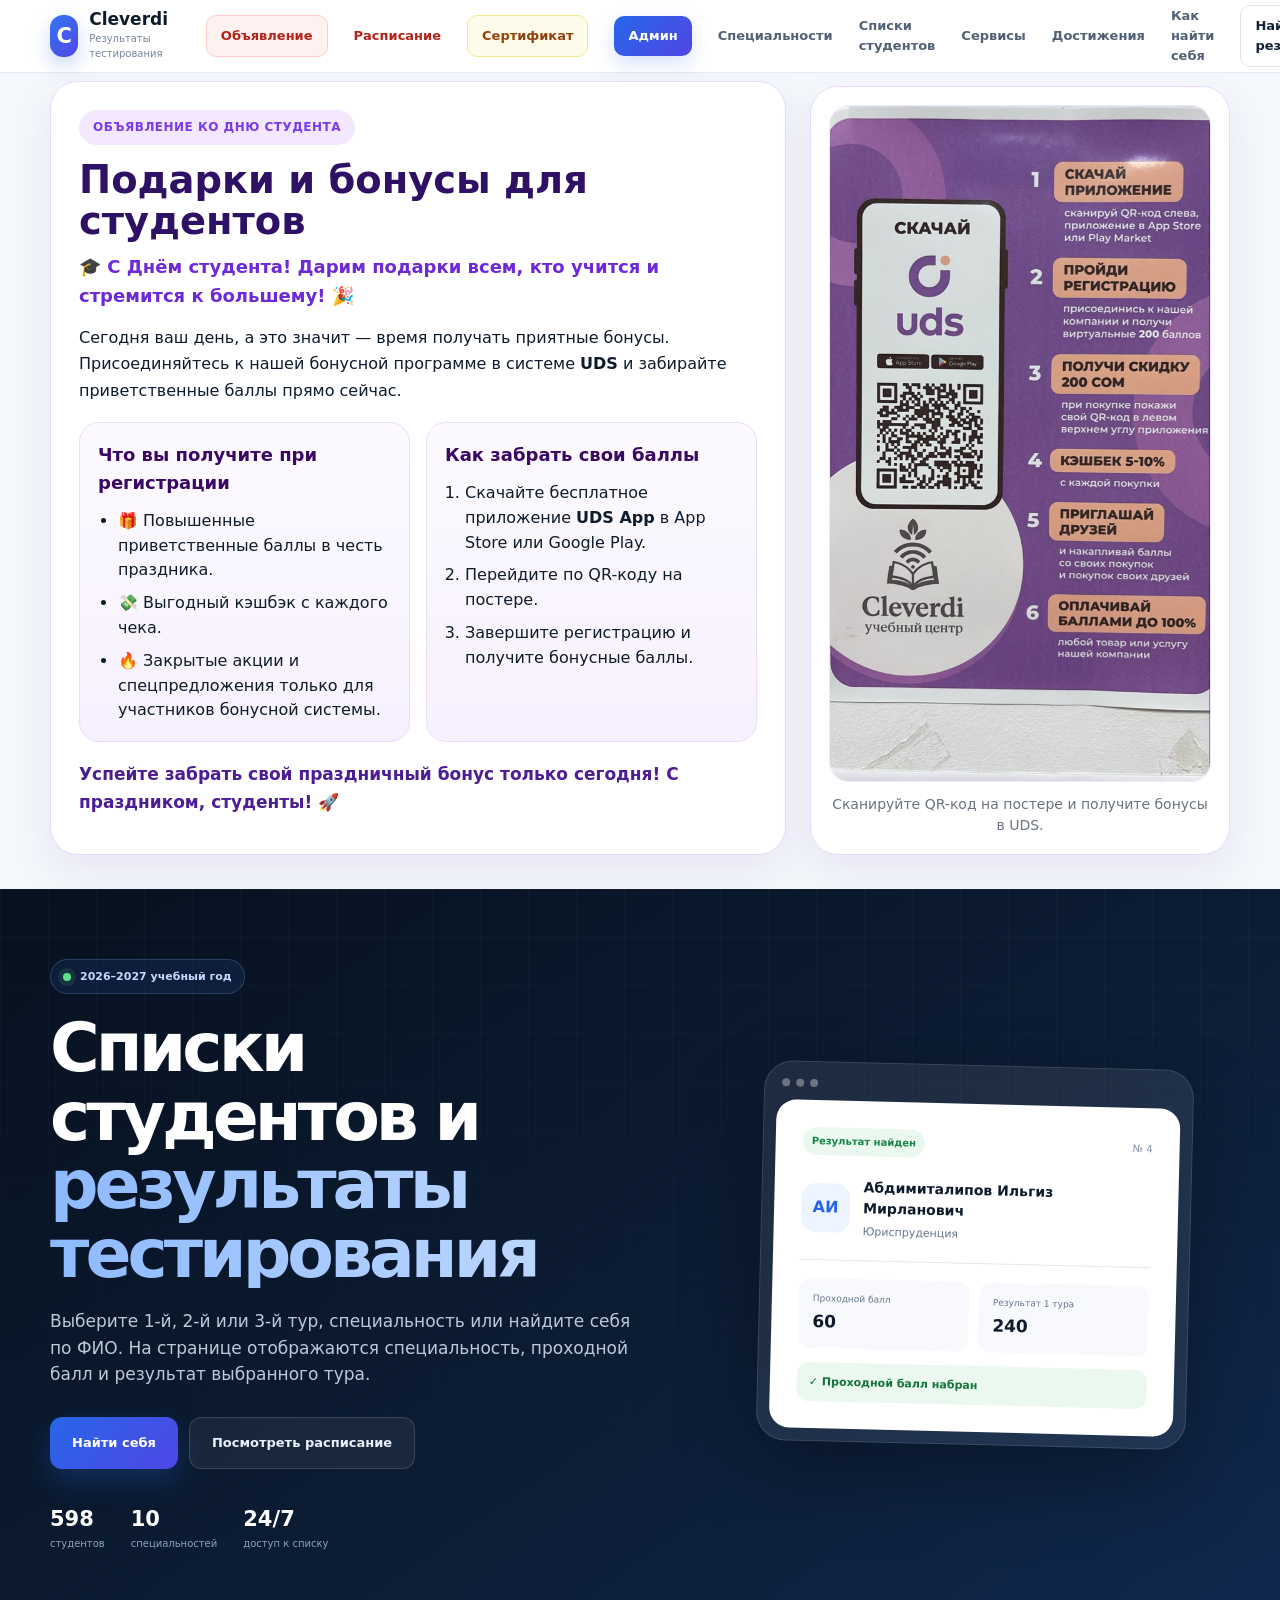
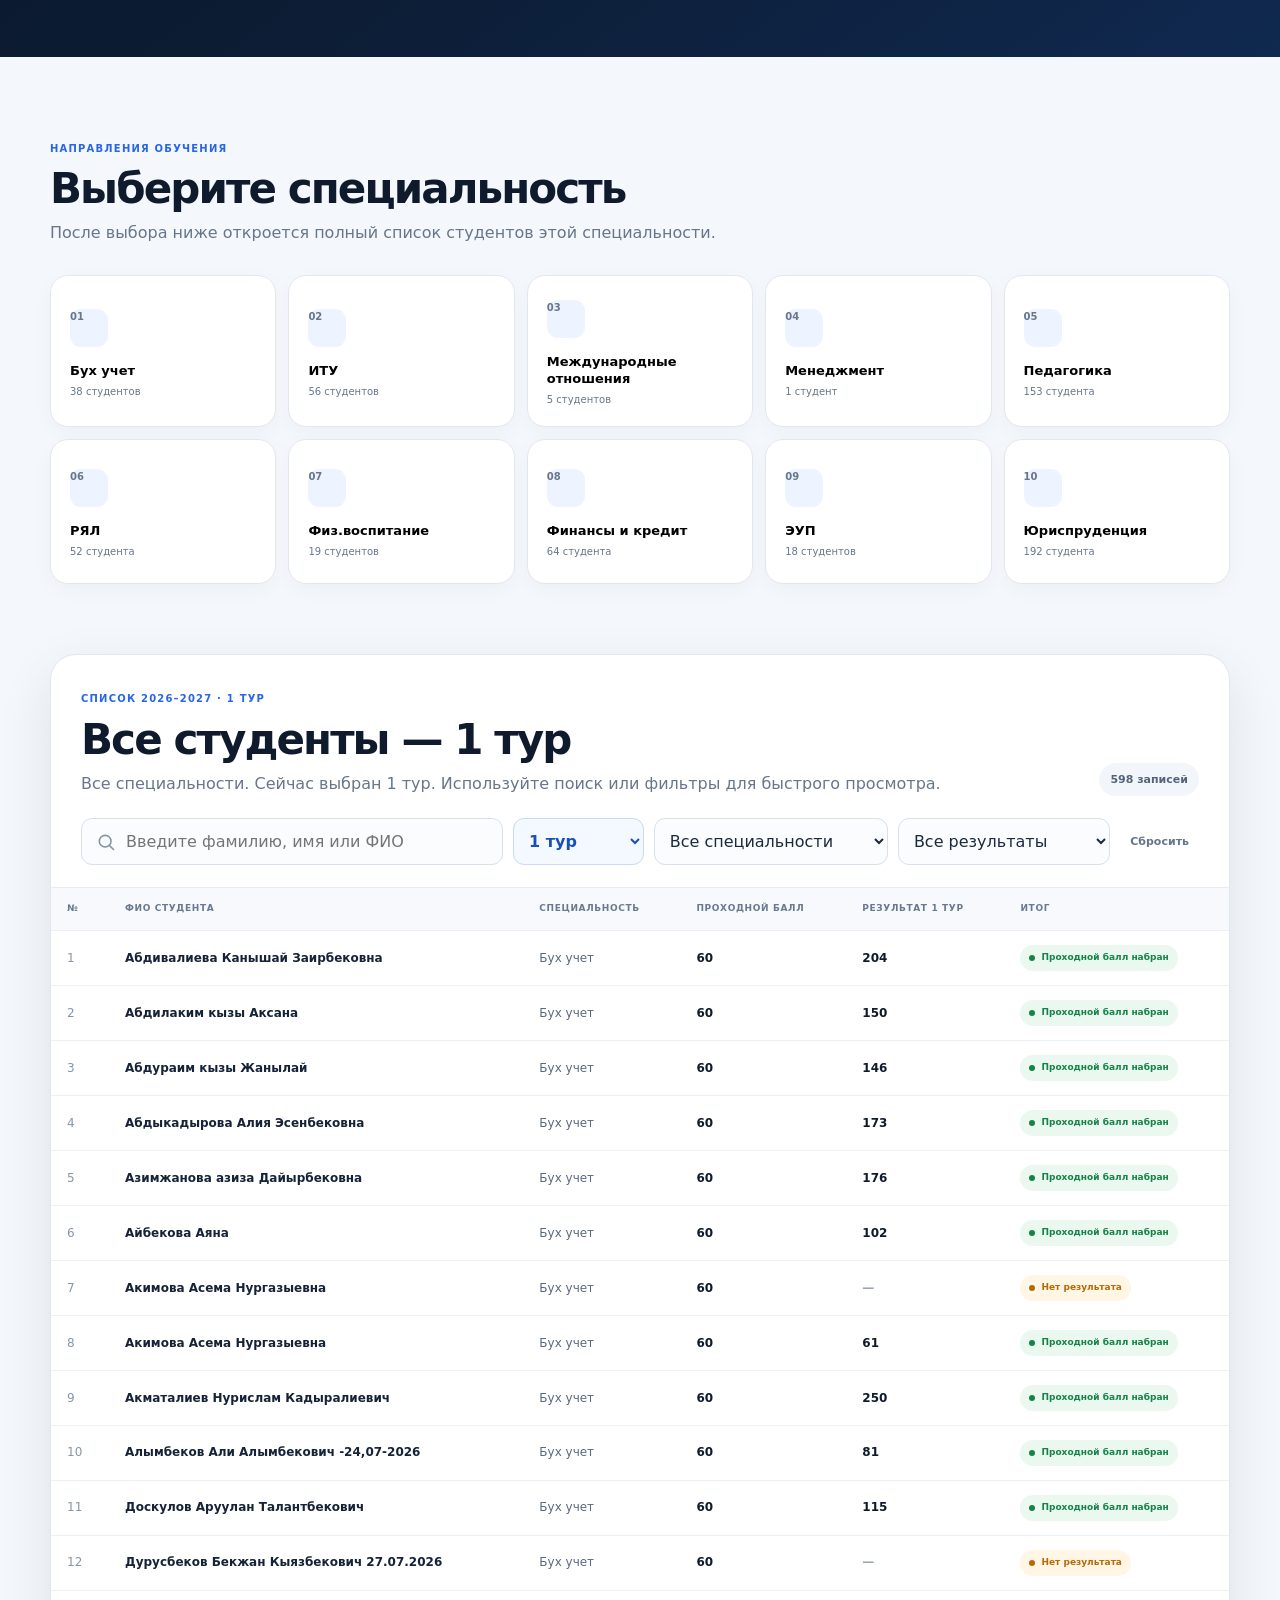
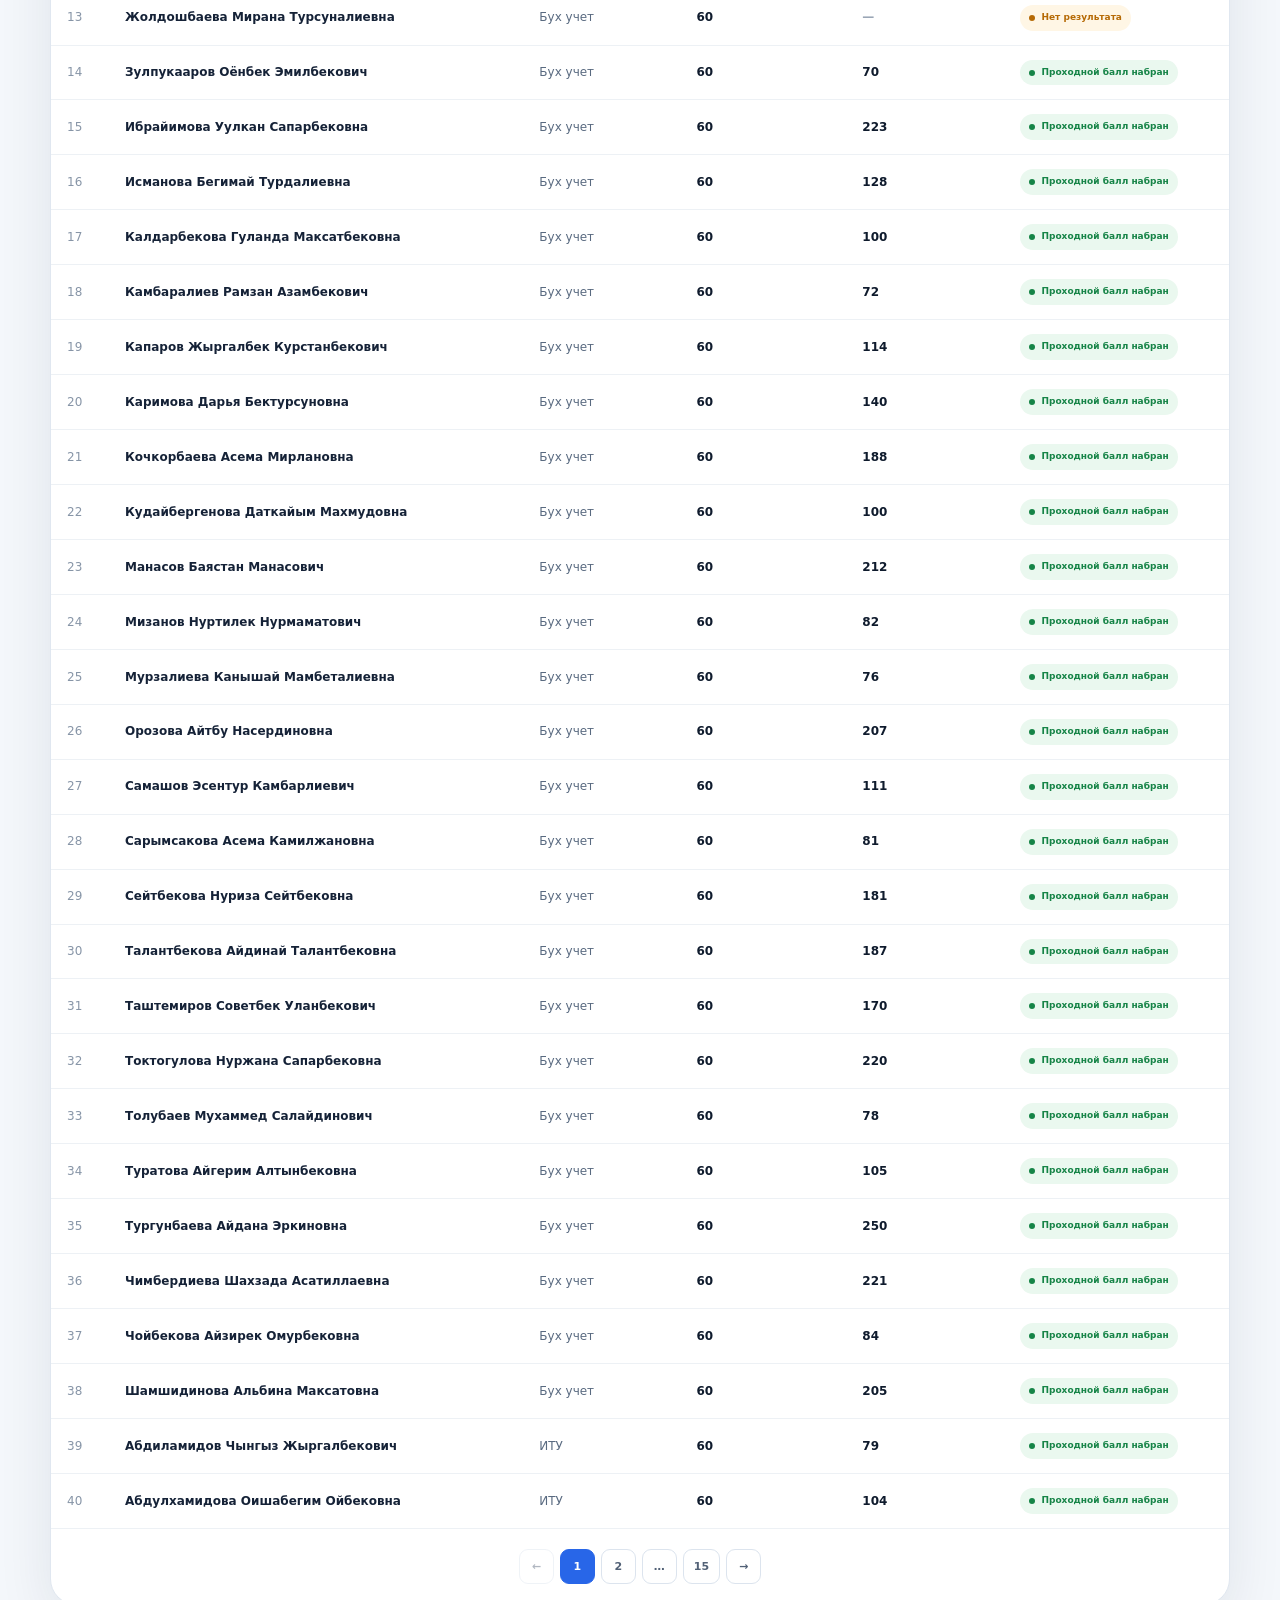
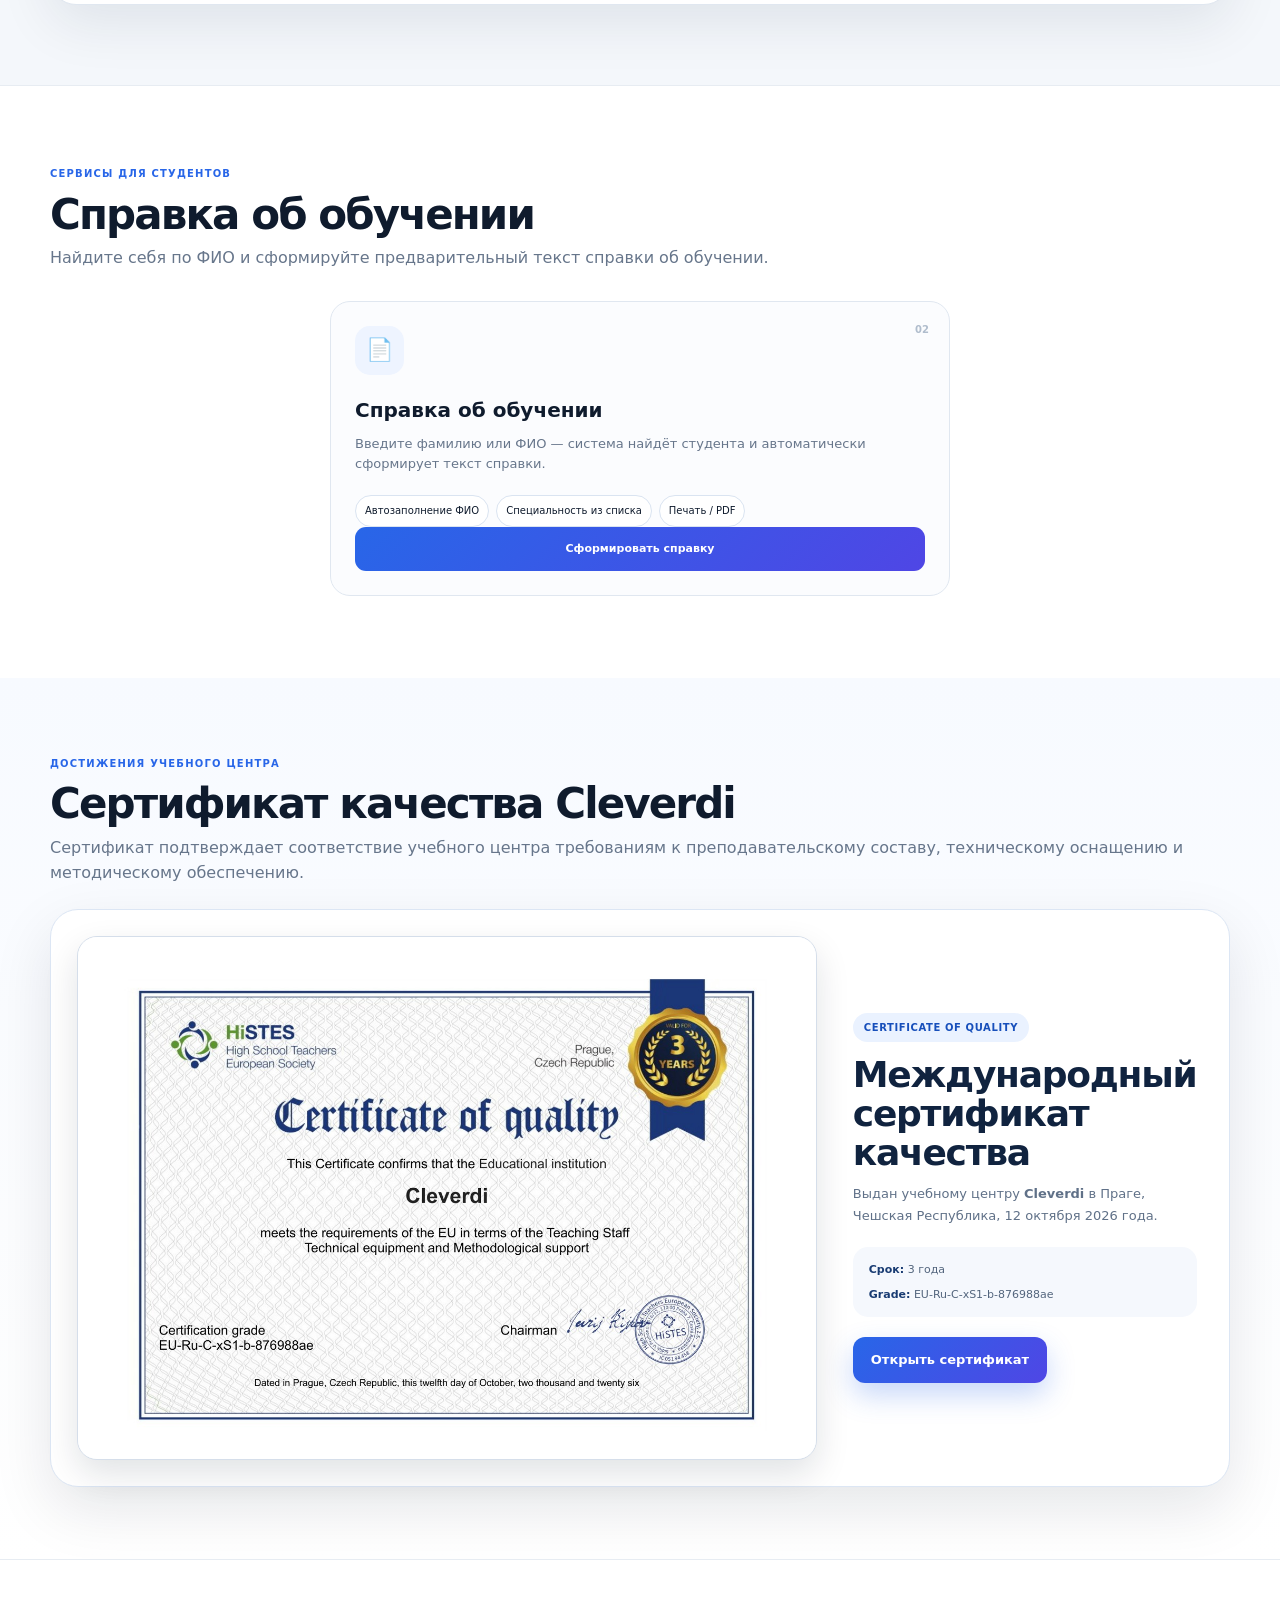
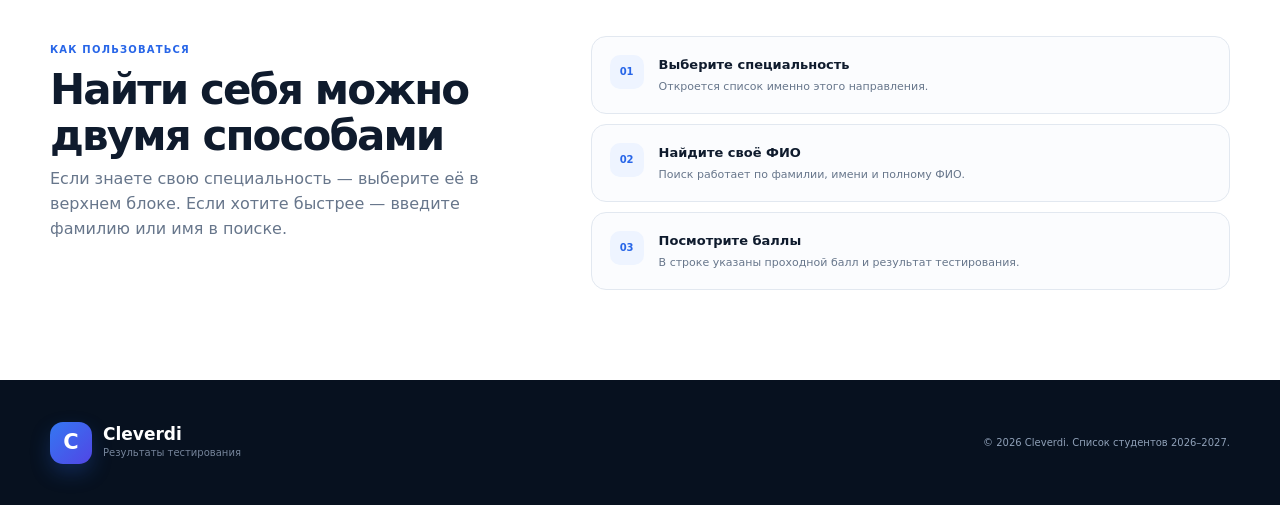
==== commit d23575fb: "Add files via upload" ====
--- a/index.html
+++ b/index.html
@@ -36,6 +36,43 @@
 </nav>
 </div>
 </header>
+
+<section class="student-offer" id="student-offer" aria-label="Объявление ко Дню студента">
+  <div class="container student-offer__wrap">
+    <div class="student-offer__content">
+      <span class="student-offer__kicker">Объявление ко Дню студента</span>
+      <h2>Подарки и бонусы для студентов</h2>
+      <p class="student-offer__lead">🎓 С Днём студента! Дарим подарки всем, кто учится и стремится к большему! 🎉</p>
+      <p>Сегодня ваш день, а это значит — время получать приятные бонусы. Присоединяйтесь к нашей бонусной программе в системе <strong>UDS</strong> и забирайте приветственные баллы прямо сейчас.</p>
+      <div class="student-offer__grid">
+        <div class="student-offer__card">
+          <h3>Что вы получите при регистрации</h3>
+          <ul>
+            <li>🎁 Повышенные приветственные баллы в честь праздника.</li>
+            <li>💸 Выгодный кэшбэк с каждого чека.</li>
+            <li>🔥 Закрытые акции и спецпредложения только для участников бонусной системы.</li>
+          </ul>
+        </div>
+        <div class="student-offer__card">
+          <h3>Как забрать свои баллы</h3>
+          <ol>
+            <li>Скачайте бесплатное приложение <strong>UDS App</strong> в App Store или Google Play.</li>
+            <li>Перейдите по QR-коду на постере.</li>
+            <li>Завершите регистрацию и получите бонусные баллы.</li>
+          </ol>
+        </div>
+      </div>
+      <p class="student-offer__final">Успейте забрать свой праздничный бонус только сегодня! С праздником, студенты! 🚀</p>
+    </div>
+    <aside class="student-offer__poster">
+      <a href="assets/images/student-day-uds-dashboard.jpg" target="_blank" rel="noopener noreferrer" aria-label="Открыть постер UDS в полном размере">
+        <img src="assets/images/student-day-uds-dashboard.jpg" alt="Постер UDS от учебного центра Cleverdi со скидками, кэшбэком и QR-кодом" />
+      </a>
+      <p>Сканируйте QR-код на постере и получите бонусы в UDS.</p>
+    </aside>
+  </div>
+</section>
+
 <main id="top">
 <section class="hero">
 <div class="hero-grid-bg"></div>
--- a/assets/css/style.css
+++ b/assets/css/style.css
@@ -443,3 +443,52 @@
 .schedule-certificate-button{min-height:48px;padding:0 20px;background:#fff;color:#0f2f63;border:1px solid rgba(255,255,255,.7);box-shadow:0 12px 26px rgba(5,20,48,.24);font-weight:900}
 .schedule-certificate-button:hover{background:#f8fbff;color:#174ea6;transform:translateY(-1px)}
 @media(max-width:700px){.schedule-hero-actions{margin-top:20px}.schedule-certificate-button{width:100%}}
+
+/* ===== Разделение расписания по направлениям ===== */
+.schedule-track-picker{display:grid;grid-template-columns:repeat(2,minmax(0,1fr));gap:12px;margin:0 0 24px;padding:8px;border:1px solid #dbe5f2;border-radius:20px;background:#f6f9fd}
+.schedule-track-btn{display:flex;align-items:center;gap:12px;min-height:72px;padding:13px 16px;border:1px solid transparent;border-radius:15px;background:transparent;color:#405570;text-align:left;cursor:pointer;transition:.18s ease;font:inherit}
+.schedule-track-btn:hover{background:#fff;border-color:#d5e1f2;transform:translateY(-1px)}
+.schedule-track-btn.is-active{background:#fff;border-color:#9bbbf2;color:#153b7a;box-shadow:0 8px 24px rgba(27,76,153,.11)}
+.schedule-track-icon{width:42px;height:42px;display:grid;place-items:center;flex:0 0 42px;border-radius:13px;background:#e8f0ff;font-size:20px}
+.schedule-track-btn.is-active .schedule-track-icon{background:linear-gradient(135deg,#2866e8,#4f46e5);color:#fff}
+.schedule-track-btn strong,.schedule-track-btn small{display:block}.schedule-track-btn strong{font-size:13px}.schedule-track-btn small{margin-top:3px;color:#7a8aa0;font-size:9px;font-weight:700}
+.schedule-day-copy{min-width:0;flex:1}.schedule-day-title-row{display:flex;align-items:center;justify-content:space-between;gap:10px}.schedule-day-date{flex:0 0 auto;padding:4px 7px;border-radius:8px;background:#edf3ff;color:#2455ad;font-size:8px;font-weight:900;letter-spacing:.03em}
+@media(max-width:700px){.schedule-track-picker{grid-template-columns:1fr}.schedule-track-btn{min-height:64px}.schedule-day-title-row{align-items:flex-start;flex-direction:column;gap:5px}}
+
+/* select в админке */
+.admin-field select{width:100%;height:45px;padding:0 13px;border:1px solid #d8e1ed;border-radius:12px;background:#fff;color:#15243a;font:inherit;outline:none;transition:border-color .15s,box-shadow .15s}
+.admin-field select:focus{border-color:#2866e8;box-shadow:0 0 0 3px rgba(40,102,232,.11)}
+
+
+/* Подсказка: карточки направлений нажимаются */
+.schedule-track-help{display:flex;align-items:center;gap:13px;margin:0 0 12px;padding:13px 15px;border:1px solid #cfe0ff;border-radius:16px;background:linear-gradient(135deg,#eef5ff,#f8fbff);color:#163d78}
+.schedule-track-help-icon{display:grid;place-items:center;width:40px;height:40px;flex:0 0 40px;border-radius:12px;background:#fff;box-shadow:0 6px 18px rgba(33,83,164,.12);font-size:22px}
+.schedule-track-help strong{display:block;font-size:14px;font-weight:900}
+.schedule-track-help p{margin:3px 0 0;color:#60748f;font-size:11px;font-weight:700;line-height:1.45}
+.schedule-track-copy{min-width:0;flex:1}
+.schedule-track-action{margin-left:auto;flex:0 0 auto;padding:6px 9px;border-radius:999px;background:#e9f1ff;color:#2455ad;font-size:9px;font-weight:900;white-space:nowrap}
+.schedule-track-btn.is-active .schedule-track-action{background:#163d78;color:#fff}
+.schedule-track-btn:not(.is-active) .schedule-track-action{animation:cleverdiHintPulse 1.7s ease-in-out infinite}
+@keyframes cleverdiHintPulse{0%,100%{transform:translateX(0)}50%{transform:translateX(3px)}}
+@media(max-width:700px){.schedule-track-help{align-items:flex-start}.schedule-track-action{font-size:8px;padding:5px 8px}.schedule-track-btn{position:relative;padding-right:12px}}
+
+
+/* ===== Announcement + dashboard for Student Day ===== */
+.student-offer{padding:8px 0 34px}
+.student-offer__wrap{display:grid;grid-template-columns:minmax(0,1.4fr) minmax(280px,420px);gap:24px;align-items:start}
+.student-offer__content{background:#fff;border:1px solid #e8d9ff;border-radius:28px;padding:28px 28px 24px;box-shadow:0 16px 40px rgba(91,33,182,.08)}
+.student-offer__kicker{display:inline-flex;padding:8px 14px;border-radius:999px;background:#f3e8ff;color:#7c3aed;font-weight:800;font-size:12px;letter-spacing:.04em;text-transform:uppercase}
+.student-offer__content h2{margin:14px 0 10px;font-size:clamp(28px,3vw,40px);line-height:1.08;color:#2e1065}
+.student-offer__lead{font-size:18px;font-weight:800;color:#6d28d9;margin:0 0 12px}
+.student-offer__content p{margin:0 0 14px;line-height:1.65}
+.student-offer__grid{display:grid;grid-template-columns:1fr 1fr;gap:16px;margin:18px 0}
+.student-offer__card{padding:18px;border-radius:20px;background:linear-gradient(180deg,#fcfaff 0%,#f7f1ff 100%);border:1px solid #eadbff}
+.student-offer__card h3{margin:0 0 12px;font-size:18px;color:#3b0764}
+.student-offer__card ul,.student-offer__card ol{margin:0;padding-left:20px;display:grid;gap:8px;line-height:1.55}
+.student-offer__final{font-size:17px;font-weight:800;color:#4c1d95}
+.student-offer__poster{background:#fff;border:1px solid #e8d9ff;border-radius:28px;padding:18px;box-shadow:0 16px 40px rgba(91,33,182,.08);position:sticky;top:92px}
+.student-offer__poster a{display:block;border-radius:20px;overflow:hidden;border:1px solid #efe7ff}
+.student-offer__poster img{display:block;width:100%;height:auto}
+.student-offer__poster p{margin:12px 2px 0;color:#6b7280;font-size:14px;line-height:1.5;text-align:center}
+@media (max-width: 980px){.student-offer__wrap{grid-template-columns:1fr}.student-offer__poster{position:static;max-width:520px;margin:0 auto}.student-offer__grid{grid-template-columns:1fr}}
+@media (max-width: 640px){.student-offer{padding:4px 0 22px}.student-offer__content,.student-offer__poster{border-radius:22px;padding:18px}.student-offer__content h2{font-size:28px}.student-offer__lead,.student-offer__final{font-size:16px}}
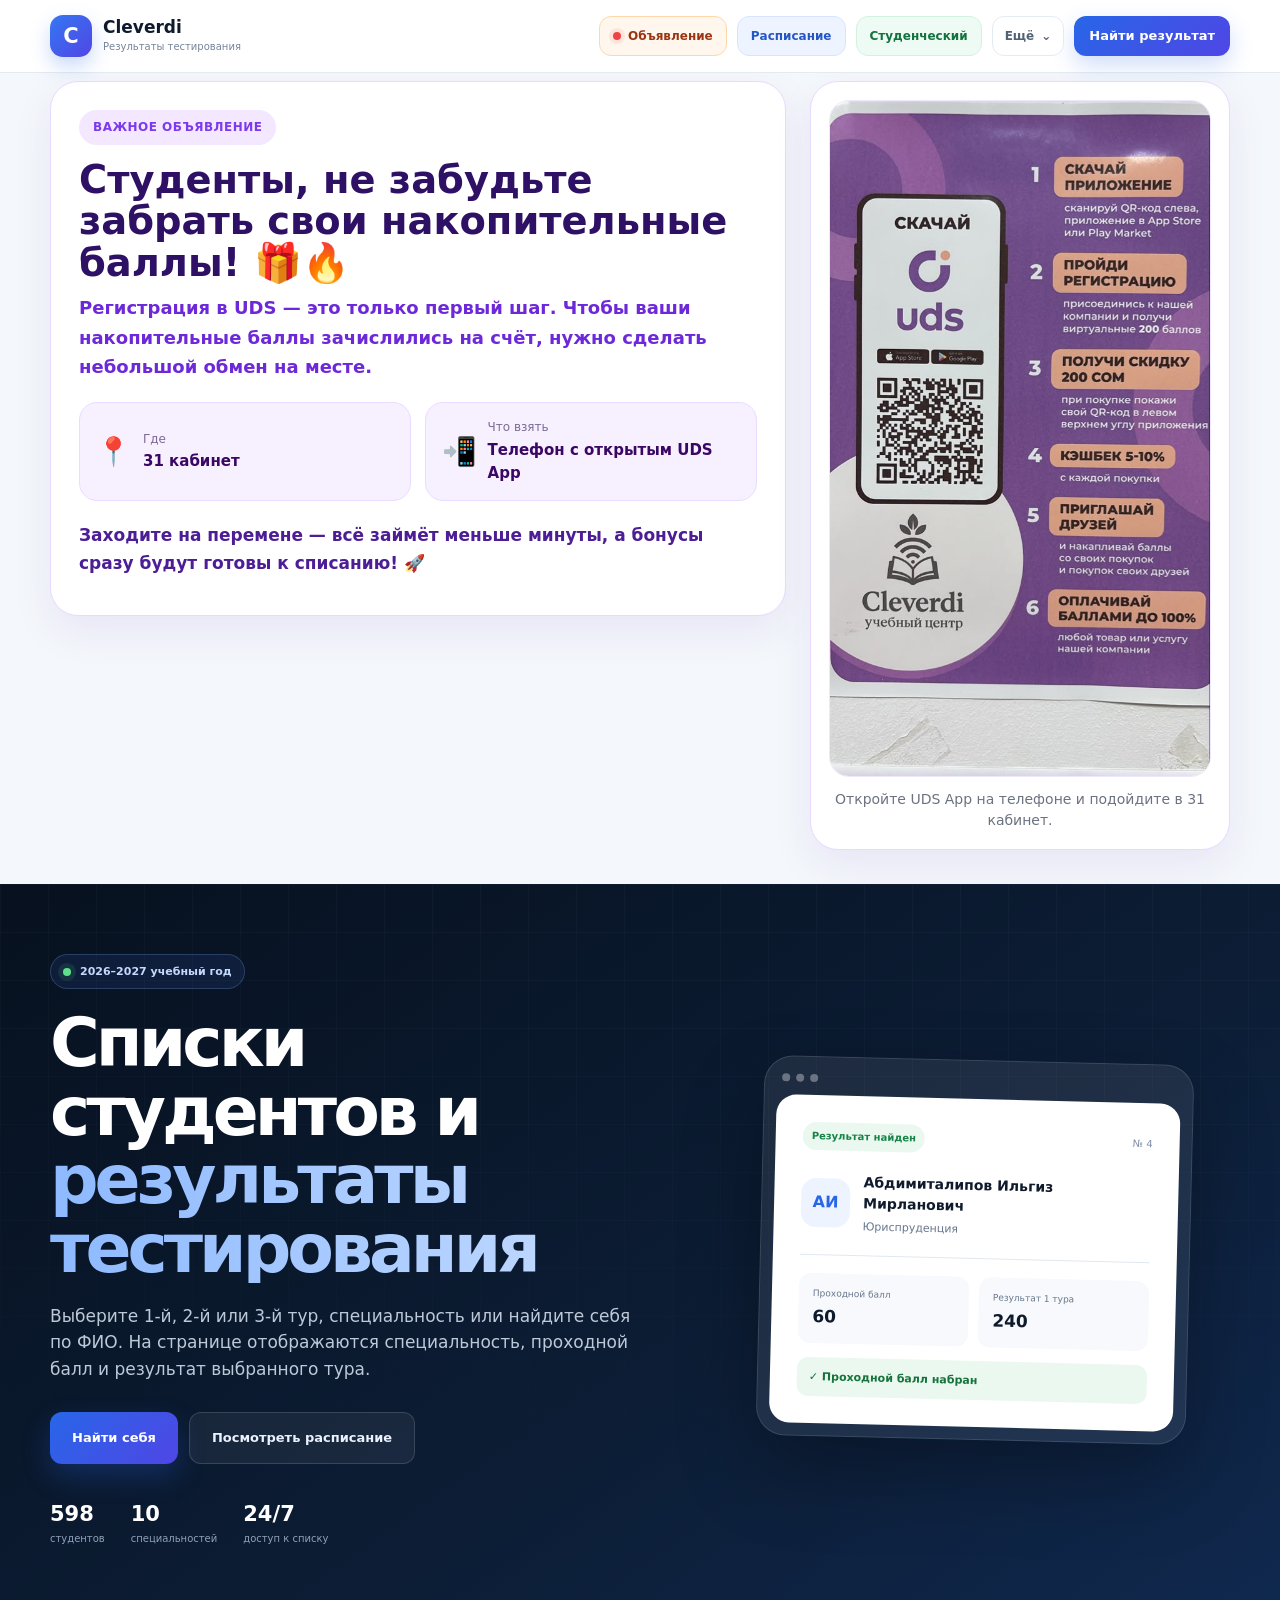
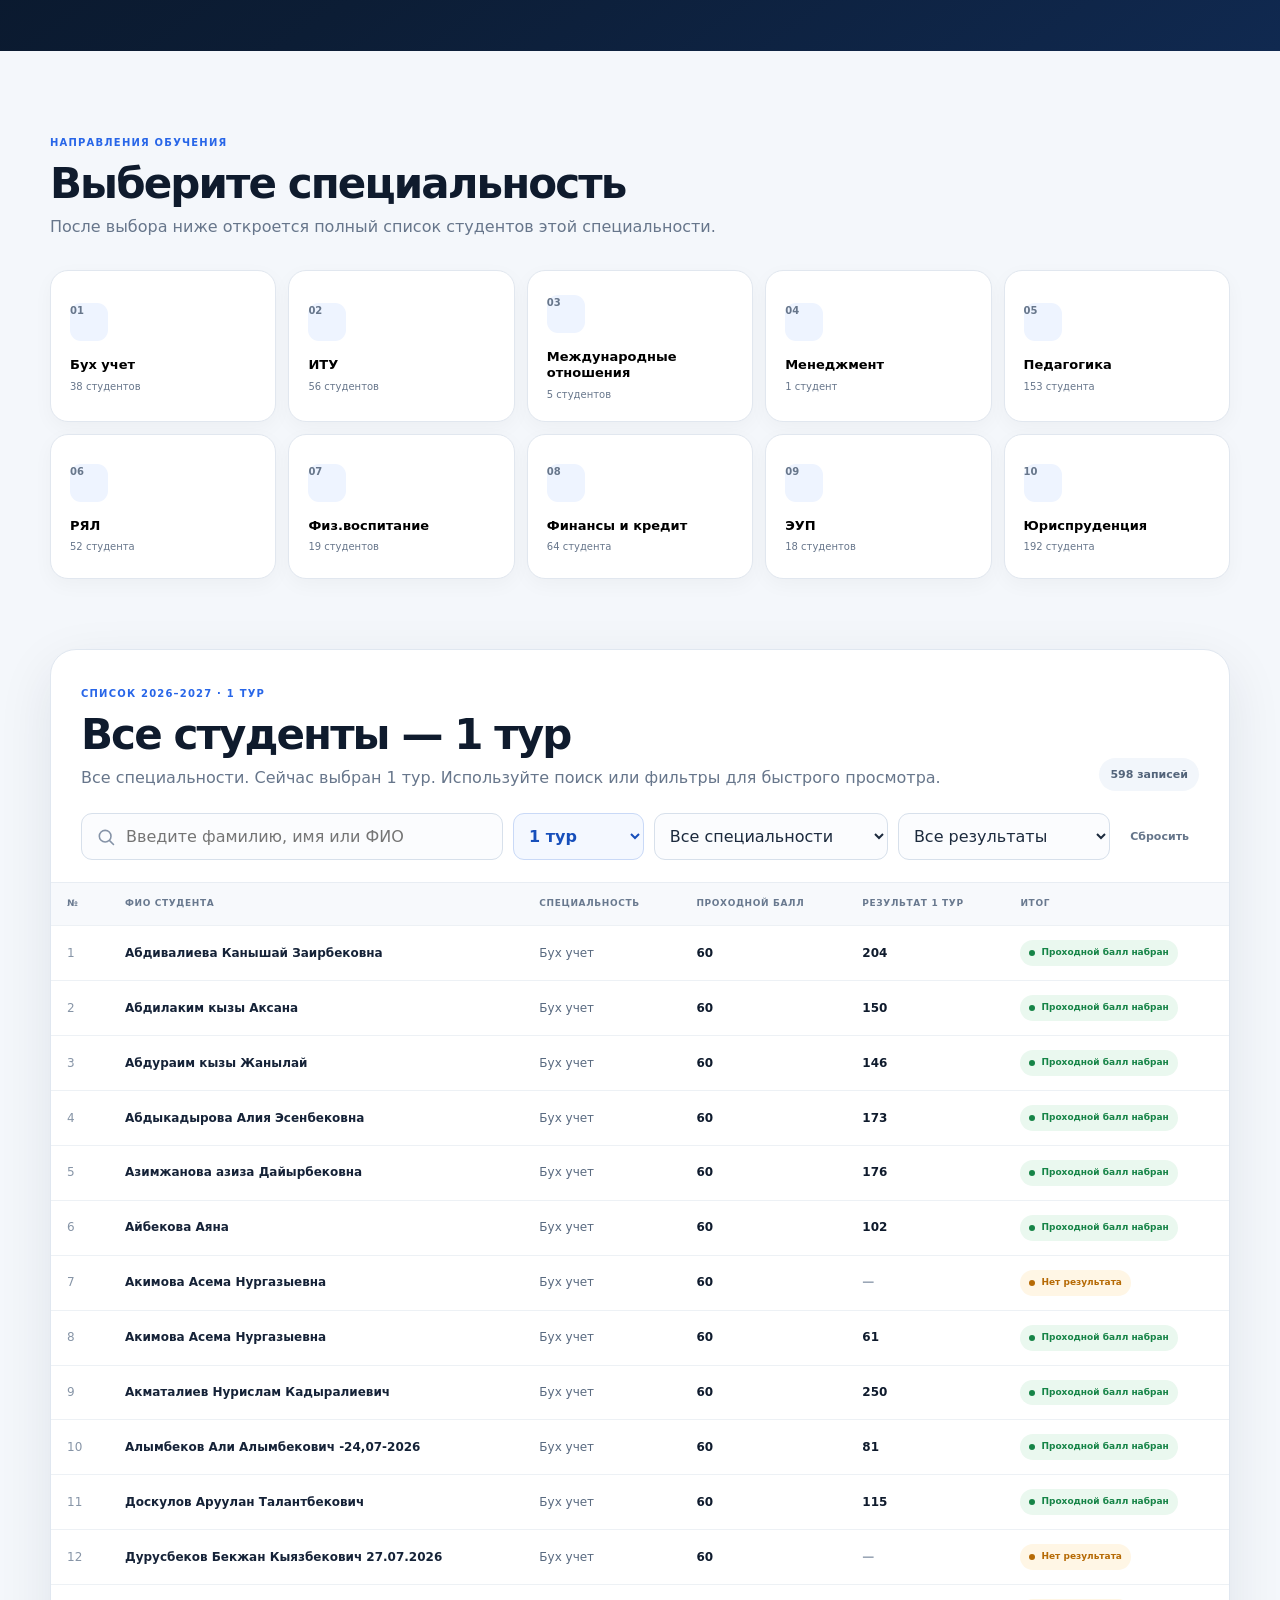
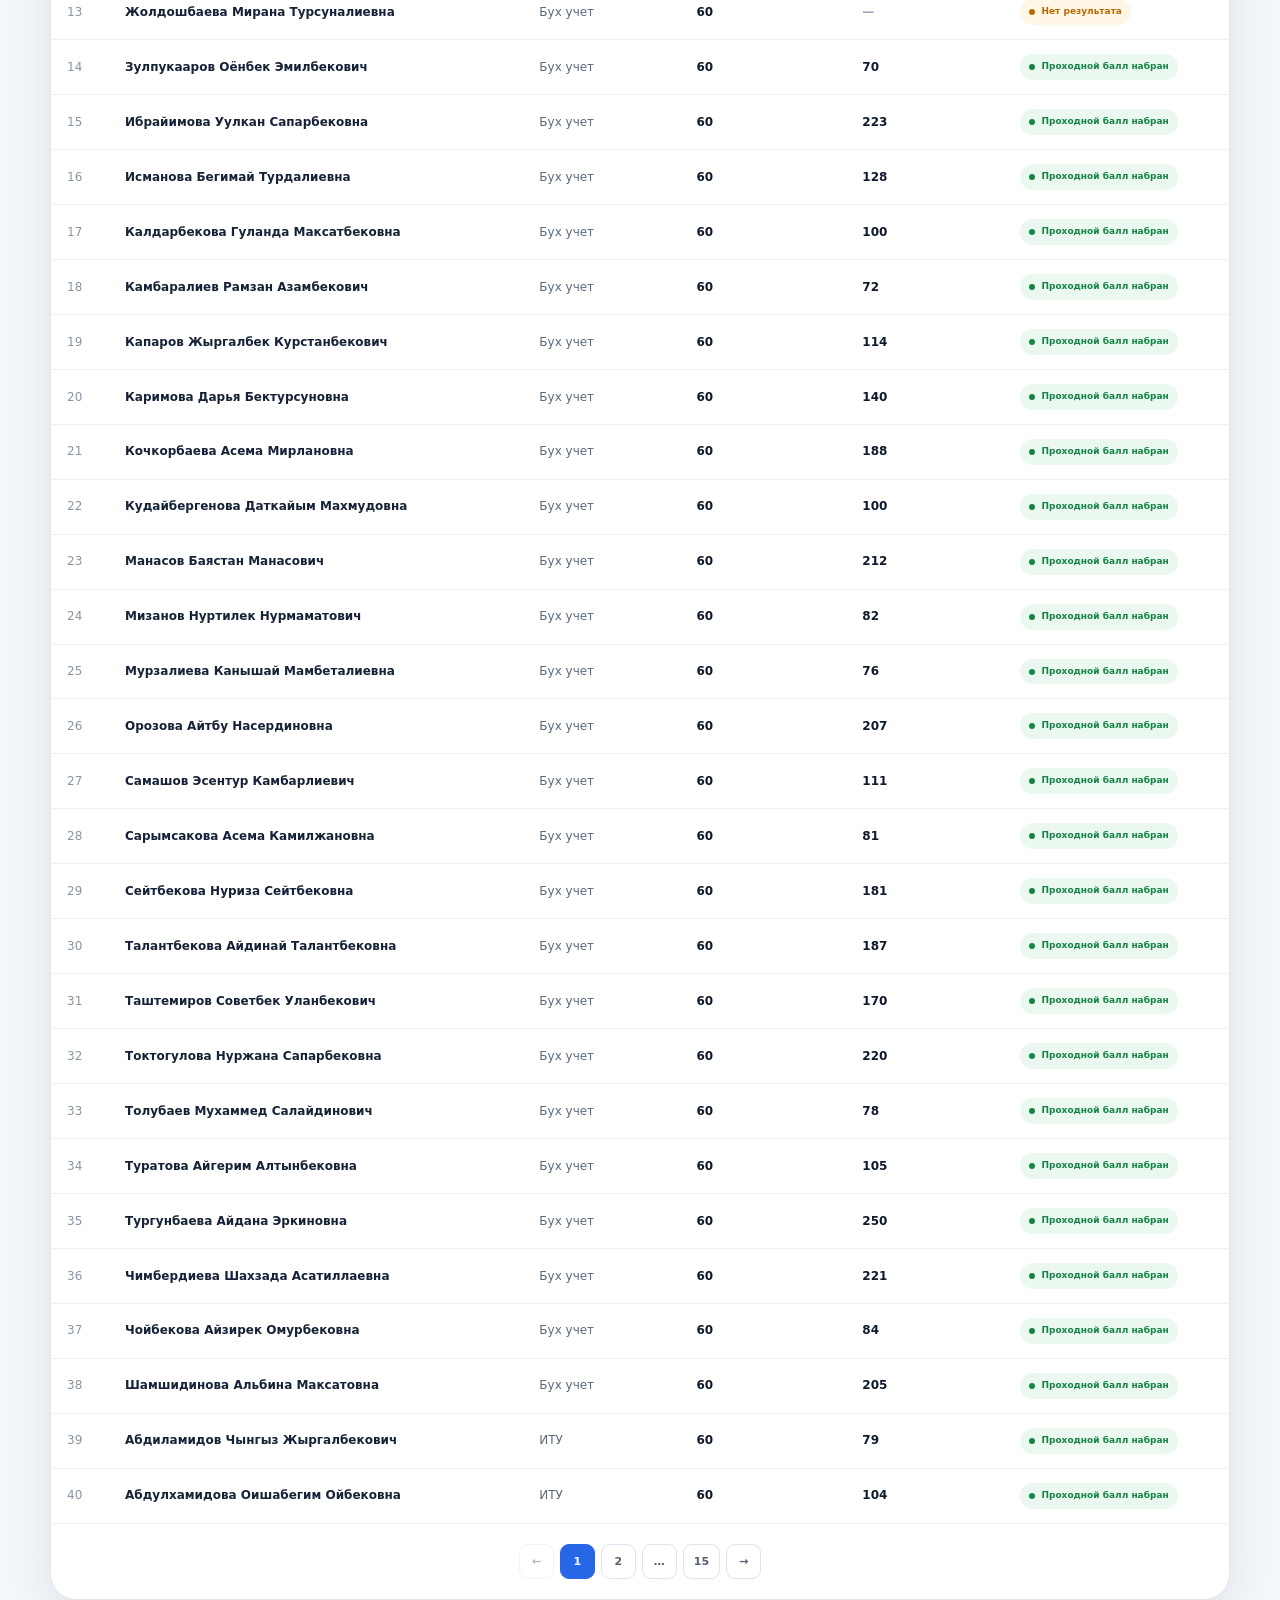
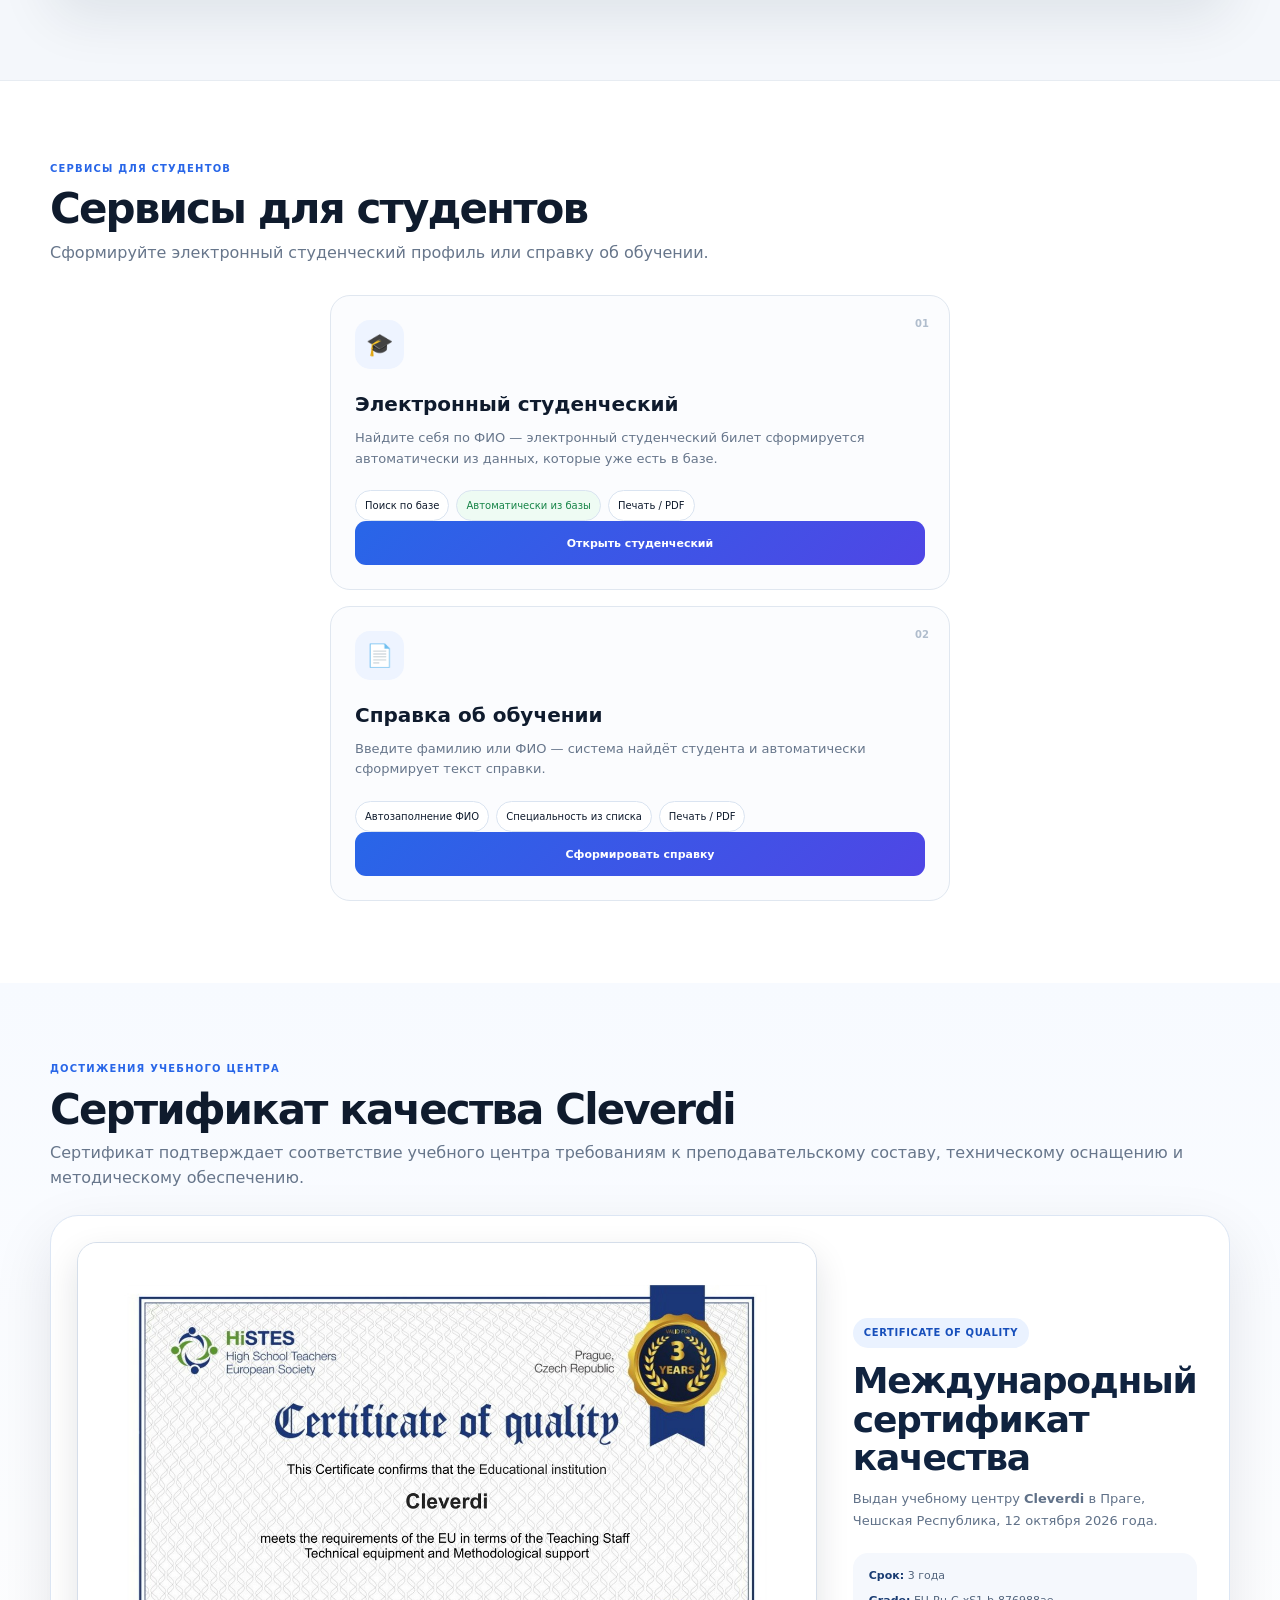
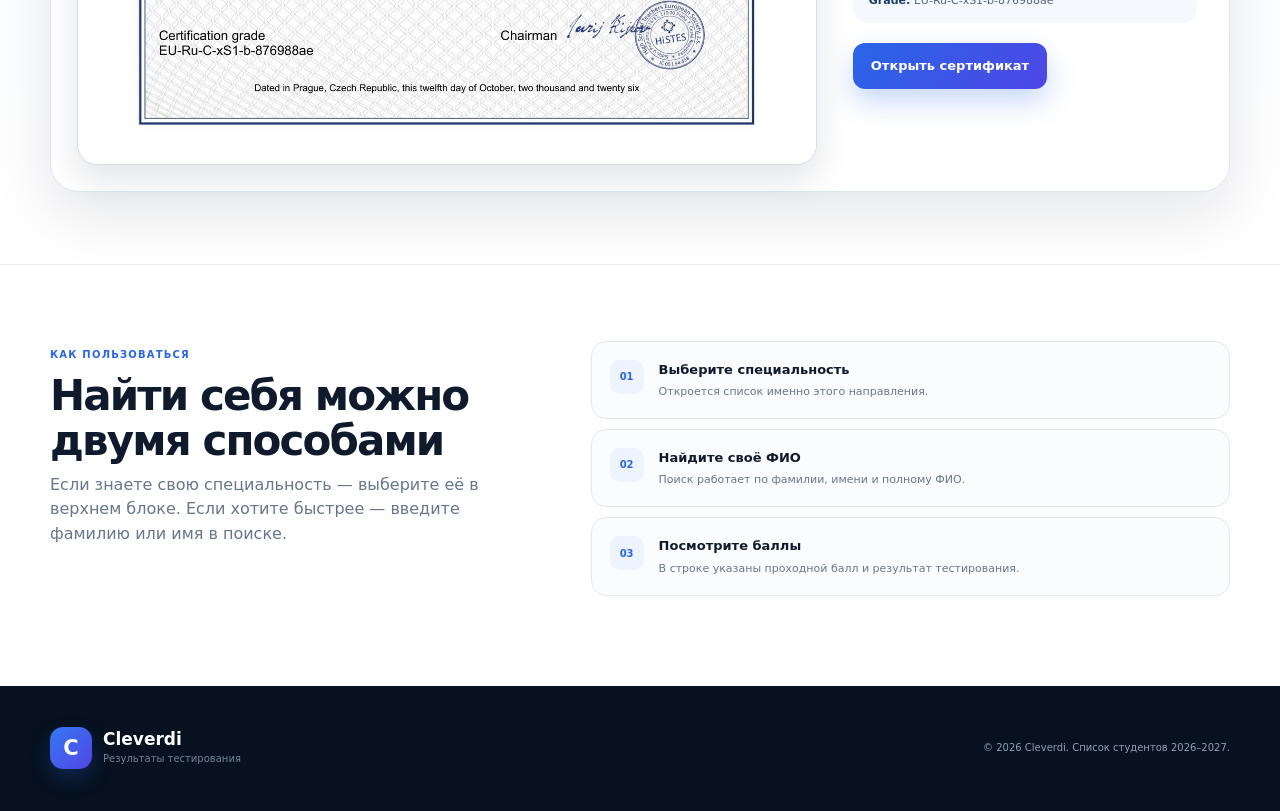
==== commit 778b987e: "Add files via upload" ====
--- a/index.html
+++ b/index.html
@@ -21,54 +21,52 @@
 <button aria-expanded="false" aria-label="Открыть меню" class="menu-button" id="menuButton">
 <span></span><span></span><span></span>
 </button>
-<nav class="nav" id="nav">
-<a class="nav-announcement" href="schedule.html#announcement">Объявление</a>
-<a class="nav-schedule" href="schedule.html">Расписание</a>
-<a class="nav-certificate" href="#achievements">Сертификат</a>
-<a class="nav-admin" href="admin.html" title="Вход в админ-панель">Админ</a>
-
-<a href="#specialties">Специальности</a>
-<a href="#students">Списки студентов</a>
-<a href="#services">Сервисы</a>
-<a href="#achievements">Достижения</a>
-<a href="#about">Как найти себя</a>
-<a class="nav-primary" href="#students">Найти результат</a>
+<nav class="nav nav-modern" id="nav">
+  <a class="nav-chip nav-chip-alert" href="schedule.html#announcement">
+    <span class="nav-chip-dot" aria-hidden="true"></span>
+    Объявление
+  </a>
+
+  <a class="nav-chip nav-chip-schedule" href="schedule.html">Расписание</a>
+
+  <a class="nav-chip nav-chip-card" href="#student-card-service">Студенческий</a>
+
+  <details class="nav-more">
+    <summary>Ещё <span aria-hidden="true">⌄</span></summary>
+    <div class="nav-more-menu">
+      <a href="#achievements">Сертификат</a>
+      <a href="#specialties">Специальности</a>
+      <a href="#students">Списки студентов</a>
+      <a href="#services">Сервисы</a>
+      <a href="#achievements">Достижения</a>
+      <a href="#about">Как найти себя</a>
+      <div class="nav-more-separator"></div>
+      <a class="nav-more-admin" href="admin.html">Админ-панель</a>
+    </div>
+  </details>
+
+  <a class="nav-primary nav-result" href="#students">Найти результат</a>
 </nav>
 </div>
 </header>
 
-<section class="student-offer" id="student-offer" aria-label="Объявление ко Дню студента">
+<section class="student-offer student-offer--current" id="student-offer" aria-label="Объявление о накопительных баллах UDS">
   <div class="container student-offer__wrap">
     <div class="student-offer__content">
-      <span class="student-offer__kicker">Объявление ко Дню студента</span>
-      <h2>Подарки и бонусы для студентов</h2>
-      <p class="student-offer__lead">🎓 С Днём студента! Дарим подарки всем, кто учится и стремится к большему! 🎉</p>
-      <p>Сегодня ваш день, а это значит — время получать приятные бонусы. Присоединяйтесь к нашей бонусной программе в системе <strong>UDS</strong> и забирайте приветственные баллы прямо сейчас.</p>
-      <div class="student-offer__grid">
-        <div class="student-offer__card">
-          <h3>Что вы получите при регистрации</h3>
-          <ul>
-            <li>🎁 Повышенные приветственные баллы в честь праздника.</li>
-            <li>💸 Выгодный кэшбэк с каждого чека.</li>
-            <li>🔥 Закрытые акции и спецпредложения только для участников бонусной системы.</li>
-          </ul>
-        </div>
-        <div class="student-offer__card">
-          <h3>Как забрать свои баллы</h3>
-          <ol>
-            <li>Скачайте бесплатное приложение <strong>UDS App</strong> в App Store или Google Play.</li>
-            <li>Перейдите по QR-коду на постере.</li>
-            <li>Завершите регистрацию и получите бонусные баллы.</li>
-          </ol>
-        </div>
-      </div>
-      <p class="student-offer__final">Успейте забрать свой праздничный бонус только сегодня! С праздником, студенты! 🚀</p>
+      <span class="student-offer__kicker">Важное объявление</span>
+      <h2>Студенты, не забудьте забрать свои накопительные баллы! 🎁🔥</h2>
+      <p class="student-offer__lead">Регистрация в UDS — это только первый шаг. Чтобы ваши накопительные баллы зачислились на счёт, нужно сделать небольшой обмен на месте.</p>
+      <div class="student-offer__quick-info">
+        <div><span>📍</span><div><small>Где</small><strong>31 кабинет</strong></div></div>
+        <div><span>📲</span><div><small>Что взять</small><strong>Телефон с открытым UDS App</strong></div></div>
+      </div>
+      <p class="student-offer__final">Заходите на перемене — всё займёт меньше минуты, а бонусы сразу будут готовы к списанию! 🚀</p>
     </div>
     <aside class="student-offer__poster">
       <a href="assets/images/student-day-uds-dashboard.jpg" target="_blank" rel="noopener noreferrer" aria-label="Открыть постер UDS в полном размере">
-        <img src="assets/images/student-day-uds-dashboard.jpg" alt="Постер UDS от учебного центра Cleverdi со скидками, кэшбэком и QR-кодом" />
+        <img src="assets/images/student-day-uds-dashboard.jpg" alt="Постер UDS учебного центра Cleverdi" />
       </a>
-      <p>Сканируйте QR-код на постере и получите бонусы в UDS.</p>
+      <p>Откройте UDS App на телефоне и подойдите в 31 кабинет.</p>
     </aside>
   </div>
 </section>
@@ -205,11 +203,24 @@
 <div class="section-heading services-heading">
 <div>
 <span class="kicker">Сервисы для студентов</span>
-<h2>Справка об обучении</h2>
-<p>Найдите себя по ФИО и сформируйте предварительный текст справки об обучении.</p>
+<h2>Сервисы для студентов</h2>
+<p>Сформируйте электронный студенческий профиль или справку об обучении.</p>
 </div>
 </div>
 <div class="services-grid">
+<article class="service-card student-card-service" id="student-card-service">
+<div class="service-icon">🎓</div>
+<div class="service-number">01</div>
+<h3>Электронный студенческий</h3>
+<p>Найдите себя по ФИО — электронный студенческий билет сформируется автоматически из данных, которые уже есть в базе.</p>
+<div class="certificate-types">
+<span>Поиск по базе</span>
+<span>Автоматически из базы</span>
+<span>Печать / PDF</span>
+</div>
+<button class="service-action primary-action" data-open-modal="studentCardModal" type="button">Открыть студенческий</button>
+</article>
+
 <article class="service-card">
 <div class="service-icon">📄</div>
 <div class="service-number">02</div>
@@ -225,6 +236,64 @@
 </div>
 </div>
 </section>
+
+<div aria-hidden="true" class="modal hidden" id="studentCardModal">
+  <div class="modal-backdrop" data-close-modal=""></div>
+  <div aria-labelledby="studentCardTitle" aria-modal="true" class="modal-dialog student-card-dialog" role="dialog">
+    <button aria-label="Закрыть" class="modal-close" data-close-modal="" type="button">×</button>
+    <span class="kicker">Электронный студенческий билет</span>
+    <h2 id="studentCardTitle">Электронный студенческий билет</h2>
+    <p class="modal-lead">Найдите себя по ФИО. Если студент есть в базе Cleverdi, билет сформируется автоматически — ничего дополнительно вводить не нужно.</p>
+
+    <div class="student-card-search-block">
+      <label>
+        <span>Фамилия или ФИО</span>
+        <div class="certificate-search-row">
+          <input autocomplete="off" id="studentCardSearch" placeholder="Введите фамилию, имя или ФИО" type="search"/>
+          <button class="button primary" id="studentCardFindButton" type="button">Найти</button>
+        </div>
+      </label>
+      <div class="certificate-search-message" id="studentCardSearchMessage"></div>
+      <div class="certificate-matches hidden" id="studentCardMatches"></div>
+    </div>
+
+    <div class="student-card-preview hidden" id="studentCardPreview">
+      <div class="digital-student-card" id="digitalStudentCard">
+        <div class="digital-student-card__top">
+          <div class="digital-student-card__brand"><span class="logo">C</span><div><strong>Cleverdi</strong><small>Электронный студенческий билет</small></div></div>
+          <span class="digital-student-card__year">2026–2027</span>
+        </div>
+        <div class="digital-student-card__body">
+          <div class="digital-student-card__photo" id="studentCardPhotoPreview"><span id="studentCardInitials">СТ</span></div>
+          <div class="digital-student-card__info">
+            <small>Студент</small>
+            <h3 id="studentCardFullName">ФИО студента</h3>
+            <div class="digital-student-card__rows">
+              <div><span>Специальность</span><strong id="studentCardSpecialty">—</strong></div>
+              <div><span>Учебный год</span><strong>2026–2027</strong></div>
+              <div><span>Статус</span><strong id="studentCardStatus">В базе Cleverdi</strong></div>
+              <div><span>№ студенческого</span><strong id="studentCardProfileId">CLV-2026-0000</strong></div>
+            </div>
+          </div>
+        </div>
+        <div class="digital-student-card__footer">
+          <div><small>Электронная запись</small><strong id="studentCardVerifyCode">CLEVERDI</strong></div>
+          <span class="digital-student-card__status">● Активен</span>
+        </div>
+        <div class="digital-student-card__warning">Билет сформирован из действующей базы студентов Cleverdi. Официальный статус и правила использования определяет учебный центр.</div>
+      </div>
+      <div class="student-card-photo-tools">
+        <label class="student-card-photo-button">Добавить / сменить фото<input id="studentCardPhoto" accept="image/*" type="file"/></label>
+        <span>Фото необязательно. Оно сохраняется только в этом браузере.</span>
+      </div>
+      <div class="student-card-actions">
+        <button class="button primary" id="studentCardPrintButton" type="button">Сохранить / распечатать билет</button>
+        <button class="button outline" id="studentCardChangeButton" type="button">Найти другого студента</button>
+      </div>
+    </div>
+  </div>
+</div>
+
 <div aria-hidden="true" class="modal hidden" id="certificateModal">
 <div class="modal-backdrop" data-close-modal=""></div>
 <div aria-labelledby="certificateTitle" aria-modal="true" class="modal-dialog certificate-dialog" role="dialog">
@@ -305,8 +374,8 @@
 <strong>Торогелдиева А.Б.</strong>
 </div>
 </div><div class="certificate-preview-actions">
-<button class="button primary" id="certificatePrintButton" type="button">Распечатать / сохранить PDF</button>
-<button class="button certificate-secondary" id="certificateChangeStudent" type="button">Выбрать другого студента</button>
+<button class="button primary" id="certificatePrintButton" type="button">Сохранить / распечатать билет</button>
+<button class="button certificate-secondary" id="certificateChangeStudent" type="button">Найти другого студента</button>
 </div>
 </div>
 </div>
@@ -369,5 +438,6 @@
 <script src="assets/js/students.js"></script>
 
 <script src="assets/js/app.js"></script>
+<script src="assets/js/student-card.js"></script>
 </body>
 </html>
--- a/assets/css/style.css
+++ b/assets/css/style.css
@@ -492,3 +492,599 @@
 .student-offer__poster p{margin:12px 2px 0;color:#6b7280;font-size:14px;line-height:1.5;text-align:center}
 @media (max-width: 980px){.student-offer__wrap{grid-template-columns:1fr}.student-offer__poster{position:static;max-width:520px;margin:0 auto}.student-offer__grid{grid-template-columns:1fr}}
 @media (max-width: 640px){.student-offer{padding:4px 0 22px}.student-offer__content,.student-offer__poster{border-radius:22px;padding:18px}.student-offer__content h2{font-size:28px}.student-offer__lead,.student-offer__final{font-size:16px}}
+
+
+/* ===== Current UDS notice ===== */
+.student-offer__quick-info{display:grid;grid-template-columns:1fr 1fr;gap:14px;margin:20px 0}
+.student-offer__quick-info>div{display:flex;align-items:center;gap:12px;padding:15px 16px;border-radius:18px;background:#f7f1ff;border:1px solid #eadbff}
+.student-offer__quick-info>div>span{font-size:28px}
+.student-offer__quick-info small{display:block;color:#7c6a93;font-size:12px;margin-bottom:2px}
+.student-offer__quick-info strong{display:block;color:#3b0764;font-size:15px}
+.uds-bonus-alert{padding:12px 0;background:linear-gradient(90deg,#fff7ed,#fdf4ff);border-bottom:1px solid #f0d8ff}
+.uds-bonus-alert__inner{display:flex;align-items:center;gap:15px}
+.uds-bonus-alert__icon{display:grid;place-items:center;width:46px;height:46px;border-radius:15px;background:#fff;box-shadow:0 8px 20px rgba(124,58,237,.1);font-size:24px;flex:0 0 auto}
+.uds-bonus-alert__inner>div:nth-child(2){flex:1}
+.uds-bonus-alert strong{display:block;color:#4c1d95;font-size:16px}
+.uds-bonus-alert p{margin:4px 0 0;color:#6b7280;font-size:13px}
+@media(max-width:700px){.student-offer__quick-info{grid-template-columns:1fr}.uds-bonus-alert__inner{align-items:flex-start;flex-wrap:wrap}.uds-bonus-alert__inner .button{width:100%;text-align:center}}
+
+/* ===== Electronic student card ===== */
+.student-card-dialog{max-width:980px}
+.student-card-search-block{margin-top:18px}
+.student-card-form{margin-top:18px;padding:18px;border:1px solid #dbe7ff;border-radius:20px;background:#f8fbff}
+.student-card-fields{display:grid;grid-template-columns:1.2fr 1fr .75fr 1fr;gap:12px;margin-bottom:14px}
+.student-card-fields label{display:grid;gap:7px}
+.student-card-fields label>span{font-size:12px;font-weight:800;color:#52647c}
+.student-card-fields input,.student-card-fields select{width:100%;min-height:44px;border:1px solid #d4deec;border-radius:12px;padding:10px 12px;background:#fff;font:inherit}
+.student-card-preview{margin-top:22px}
+.digital-student-card{max-width:820px;margin:0 auto;border-radius:28px;overflow:hidden;background:linear-gradient(145deg,#0a1628,#173d78 58%,#2866e8);color:#fff;box-shadow:0 24px 65px rgba(10,22,40,.28);border:1px solid rgba(255,255,255,.16)}
+.digital-student-card__top{display:flex;justify-content:space-between;align-items:center;padding:22px 24px;border-bottom:1px solid rgba(255,255,255,.14)}
+.digital-student-card__brand{display:flex;align-items:center;gap:12px}.digital-student-card__brand .logo{background:#fff;color:#173d78}.digital-student-card__brand strong,.digital-student-card__brand small{display:block}.digital-student-card__brand small{opacity:.7;font-size:11px;margin-top:2px}.digital-student-card__year{font-weight:900;font-size:13px;padding:8px 11px;border-radius:999px;background:rgba(255,255,255,.12)}
+.digital-student-card__body{display:grid;grid-template-columns:150px 1fr;gap:22px;padding:26px 24px}
+.digital-student-card__photo{width:150px;height:190px;border-radius:20px;background:rgba(255,255,255,.1);border:1px dashed rgba(255,255,255,.35);display:grid;place-items:center;overflow:hidden;color:rgba(255,255,255,.7);font-weight:800}.digital-student-card__photo img{width:100%;height:100%;object-fit:cover}
+.digital-student-card__info>small{color:#9dc0ff;text-transform:uppercase;letter-spacing:.08em;font-weight:800}.digital-student-card__info h3{margin:6px 0 18px;font-size:clamp(22px,3vw,34px);line-height:1.1;color:#fff}
+.digital-student-card__rows{display:grid;grid-template-columns:1fr 1fr;gap:12px}.digital-student-card__rows>div{padding:11px 12px;border-radius:14px;background:rgba(255,255,255,.08)}.digital-student-card__rows span,.digital-student-card__rows strong{display:block}.digital-student-card__rows span{font-size:10px;text-transform:uppercase;letter-spacing:.06em;color:#a9c5f6;margin-bottom:4px}.digital-student-card__rows strong{font-size:14px;color:#fff}
+.digital-student-card__footer{display:flex;justify-content:space-between;align-items:center;gap:16px;padding:17px 24px;background:rgba(0,0,0,.14);border-top:1px solid rgba(255,255,255,.1)}.digital-student-card__footer small,.digital-student-card__footer strong{display:block}.digital-student-card__footer small{font-size:9px;text-transform:uppercase;letter-spacing:.08em;color:#9dc0ff}.digital-student-card__footer strong{font-size:13px}.digital-student-card__status{font-size:12px;font-weight:900;color:#a7f3d0}
+.digital-student-card__warning{padding:11px 24px;background:#fff7ed;color:#9a3412;font-size:11px;font-weight:700;line-height:1.4}
+.student-card-actions{display:flex;justify-content:center;gap:10px;flex-wrap:wrap;margin-top:16px}
+@media(max-width:760px){.student-card-fields{grid-template-columns:1fr 1fr}.digital-student-card__body{grid-template-columns:110px 1fr;gap:15px;padding:18px}.digital-student-card__photo{width:110px;height:145px}.digital-student-card__rows{grid-template-columns:1fr}.digital-student-card__top,.digital-student-card__footer{padding:16px 18px}.digital-student-card__year{font-size:11px}}
+@media(max-width:520px){.student-card-fields{grid-template-columns:1fr}.digital-student-card__body{grid-template-columns:1fr}.digital-student-card__photo{width:110px;height:145px}.digital-student-card__footer{align-items:flex-start;flex-direction:column}}
+@media print{body.print-student-card *{visibility:hidden!important}body.print-student-card #digitalStudentCard,body.print-student-card #digitalStudentCard *{visibility:visible!important}body.print-student-card #digitalStudentCard{position:fixed;left:50%;top:20mm;transform:translateX(-50%);width:170mm;max-width:none;box-shadow:none;-webkit-print-color-adjust:exact;print-color-adjust:exact}}
+
+
+/* ===== Electronic student card — automatic from students.js ===== */
+.student-card-photo-tools{display:flex;align-items:center;gap:12px;flex-wrap:wrap;margin:14px 0 0}
+.student-card-photo-tools>span{font-size:12px;color:var(--muted)}
+.student-card-photo-button{display:inline-flex;align-items:center;justify-content:center;min-height:40px;padding:9px 13px;border-radius:11px;background:#eef4ff;color:#1d4ed8;border:1px solid #d8e5ff;font-size:13px;font-weight:800;cursor:pointer}
+.student-card-photo-button:hover{background:#e4edff}
+.student-card-photo-button input{position:absolute;width:1px;height:1px;opacity:0;pointer-events:none}
+.digital-student-card__photo span{font-size:30px;font-weight:900;letter-spacing:.04em;color:#315ea8}
+.digital-student-card__rows>div strong{word-break:break-word}
+.student-card-service .certificate-types span:nth-child(2){background:#eefbf3;color:#168447}
+@media(max-width:640px){.student-card-photo-tools{align-items:stretch}.student-card-photo-button{width:100%}.student-card-photo-tools>span{width:100%;text-align:center}}
+
+
+/* ============================================================
+   GLOBAL RESPONSIVE FIX
+   Убираем горизонтальный скрол и адаптируем сайт под устройства
+   ============================================================ */
+
+html,
+body {
+  width: 100%;
+  max-width: 100%;
+  overflow-x: hidden;
+}
+
+*,
+*::before,
+*::after {
+  box-sizing: border-box;
+  min-width: 0;
+}
+
+img,
+svg,
+video,
+canvas,
+iframe {
+  max-width: 100%;
+  height: auto;
+}
+
+table {
+  max-width: 100%;
+}
+
+.container,
+.hero-layout,
+.schedule-page-main,
+.schedule-section,
+.schedule-board,
+.student-offer__wrap,
+.student-day-banner,
+.student-card-shell,
+.student-card-wrap {
+  max-width: 100%;
+}
+
+.nav,
+.hero-actions,
+.schedule-hero-actions,
+.schedule-track-picker,
+.student-card-actions {
+  flex-wrap: wrap;
+}
+
+/* Предотвращаем выход длинных ФИО/предметов за экран */
+td,
+th,
+p,
+span,
+strong,
+h1,
+h2,
+h3,
+a,
+button,
+label,
+input,
+select {
+  overflow-wrap: anywhere;
+  word-break: normal;
+}
+
+/* Таблица студентов: вместо горизонтального скролла — карточки */
+@media (max-width: 860px) {
+  .students-table,
+  .students-table thead,
+  .students-table tbody,
+  .students-table tr,
+  .students-table th,
+  .students-table td {
+    display: block;
+    width: 100%;
+  }
+
+  .students-table thead {
+    display: none;
+  }
+
+  .students-table {
+    border: 0;
+    background: transparent;
+  }
+
+  .students-table tbody {
+    display: grid;
+    gap: 14px;
+  }
+
+  .students-table tr {
+    border: 1px solid rgba(124, 58, 237, .12);
+    border-radius: 18px;
+    padding: 14px;
+    background: #fff;
+    box-shadow: 0 8px 24px rgba(15, 23, 42, .05);
+  }
+
+  .students-table td {
+    border: 0 !important;
+    padding: 7px 0 !important;
+    display: grid;
+    grid-template-columns: minmax(110px, 38%) minmax(0, 1fr);
+    gap: 10px;
+    align-items: start;
+  }
+
+  .students-table td::before {
+    content: attr(data-label);
+    font-size: 12px;
+    font-weight: 800;
+    color: #6b7280;
+    text-transform: uppercase;
+    letter-spacing: .03em;
+  }
+}
+
+/* Расписание */
+.schedule-days,
+.schedule-day,
+.schedule-lessons,
+.schedule-lesson {
+  max-width: 100%;
+}
+
+@media (max-width: 720px) {
+  .schedule-track-picker {
+    display: grid !important;
+    grid-template-columns: 1fr !important;
+    gap: 12px !important;
+  }
+
+  .schedule-track-card {
+    width: 100% !important;
+  }
+
+  .schedule-day {
+    border-radius: 18px !important;
+  }
+
+  .schedule-lesson {
+    display: grid !important;
+    grid-template-columns: 1fr !important;
+    gap: 6px !important;
+  }
+
+  .schedule-lesson-time {
+    font-weight: 900;
+    font-size: 16px;
+  }
+
+  .schedule-notice-top {
+    display: grid !important;
+    grid-template-columns: auto 1fr !important;
+    gap: 10px !important;
+  }
+
+  .schedule-required-badge {
+    grid-column: 1 / -1;
+    justify-self: start;
+  }
+
+  .announcement-grid {
+    grid-template-columns: 1fr !important;
+  }
+}
+
+/* Электронный студенческий */
+.student-card,
+.e-student-card,
+.student-id-card {
+  max-width: 100%;
+  width: 100%;
+}
+
+@media (max-width: 680px) {
+  .student-card,
+  .e-student-card,
+  .student-id-card {
+    border-radius: 20px !important;
+  }
+
+  .student-card-header,
+  .student-card-main,
+  .student-card-footer,
+  .e-student-card__body,
+  .student-id-card__body {
+    display: grid !important;
+    grid-template-columns: 1fr !important;
+    gap: 14px !important;
+  }
+
+  .student-card-photo,
+  .e-student-card__photo,
+  .student-id-photo {
+    margin-inline: auto;
+  }
+
+  .student-card-actions,
+  .student-card-search-actions {
+    display: grid !important;
+    grid-template-columns: 1fr !important;
+    gap: 10px !important;
+  }
+
+  .student-card-actions .button,
+  .student-card-search-actions .button {
+    width: 100%;
+    justify-content: center;
+  }
+}
+
+/* Hero и общие кнопки */
+@media (max-width: 760px) {
+  .hero-layout {
+    grid-template-columns: 1fr !important;
+  }
+
+  .hero-actions {
+    display: grid !important;
+    grid-template-columns: 1fr !important;
+    gap: 10px !important;
+  }
+
+  .hero-actions .button {
+    width: 100%;
+    justify-content: center;
+  }
+
+  .hero-facts {
+    grid-template-columns: repeat(2, minmax(0, 1fr)) !important;
+  }
+
+  .student-offer__wrap {
+    grid-template-columns: 1fr !important;
+  }
+
+  .student-offer__grid {
+    grid-template-columns: 1fr !important;
+  }
+}
+
+@media (max-width: 480px) {
+  .container {
+    width: calc(100% - 20px) !important;
+  }
+
+  .hero-facts {
+    grid-template-columns: 1fr !important;
+  }
+
+  .student-day-banner {
+    width: calc(100% - 16px) !important;
+    margin-left: auto !important;
+    margin-right: auto !important;
+  }
+
+  h1 {
+    font-size: clamp(30px, 10vw, 42px) !important;
+  }
+
+  h2 {
+    font-size: clamp(24px, 8vw, 34px) !important;
+  }
+
+  .button,
+  button,
+  input,
+  select {
+    max-width: 100%;
+  }
+}
+
+/* На очень широких экранах не растягиваем контент бесконечно */
+@media (min-width: 1600px) {
+  .container {
+    max-width: 1360px !important;
+  }
+}
+
+
+/* ============================================================
+   MODERN HEADER NAV
+   Основные действия видны сразу, второстепенные — в меню «Ещё»
+   ============================================================ */
+.nav-modern{
+  gap:10px;
+  position:relative;
+}
+
+.nav-modern > a,
+.nav-more > summary{
+  white-space:nowrap;
+}
+
+.nav-chip{
+  min-height:40px;
+  display:inline-flex;
+  align-items:center;
+  justify-content:center;
+  gap:7px;
+  padding:0 13px;
+  border-radius:12px;
+  border:1px solid #e4eaf2;
+  background:#fff;
+  color:#34445a !important;
+  font-size:12px !important;
+  font-weight:850 !important;
+  transition:.18s ease;
+}
+
+.nav-chip:hover{
+  transform:translateY(-1px);
+  border-color:#cdd9ea;
+  box-shadow:0 7px 18px rgba(15,23,42,.07);
+}
+
+.nav-chip-alert{
+  background:#fff7ed;
+  border-color:#fed7aa;
+  color:#9a3412 !important;
+}
+
+.nav-chip-dot{
+  width:8px;
+  height:8px;
+  border-radius:50%;
+  background:#ef4444;
+  box-shadow:0 0 0 4px rgba(239,68,68,.10);
+  animation:headerNoticePulse 2s ease-in-out infinite;
+}
+
+@keyframes headerNoticePulse{
+  0%,100%{transform:scale(1);opacity:1}
+  50%{transform:scale(.82);opacity:.65}
+}
+
+.nav-chip-schedule{
+  background:#eef4ff;
+  border-color:#d7e4ff;
+  color:#2457c5 !important;
+}
+
+.nav-chip-card{
+  background:#eefbf4;
+  border-color:#d3f1df;
+  color:#12733e !important;
+}
+
+.nav-result{
+  min-height:40px !important;
+  display:inline-flex !important;
+  align-items:center;
+  justify-content:center;
+  padding:0 15px !important;
+  border:0 !important;
+  border-radius:12px !important;
+  color:#fff !important;
+  background:linear-gradient(135deg,var(--primary),var(--primary2)) !important;
+  box-shadow:0 9px 22px rgba(40,102,232,.22);
+}
+
+.nav-more{
+  position:relative;
+}
+
+.nav-more > summary{
+  list-style:none;
+  min-height:40px;
+  display:flex;
+  align-items:center;
+  gap:7px;
+  padding:0 12px;
+  border:1px solid #e4eaf2;
+  border-radius:12px;
+  background:#fff;
+  color:#526176;
+  font-size:12px;
+  font-weight:850;
+  cursor:pointer;
+  user-select:none;
+}
+
+.nav-more > summary::-webkit-details-marker{
+  display:none;
+}
+
+.nav-more[open] > summary,
+.nav-more > summary:hover{
+  color:var(--primary);
+  border-color:#cdd9ea;
+  background:#f8fafc;
+}
+
+.nav-more-menu{
+  position:absolute;
+  right:0;
+  top:calc(100% + 10px);
+  width:230px;
+  padding:8px;
+  border:1px solid #e4eaf2;
+  border-radius:16px;
+  background:rgba(255,255,255,.98);
+  box-shadow:0 22px 55px rgba(15,23,42,.15);
+  backdrop-filter:blur(18px);
+  z-index:150;
+}
+
+.nav-more-menu a{
+  display:flex;
+  width:100%;
+  min-height:40px;
+  align-items:center;
+  padding:0 11px;
+  border-radius:10px;
+  color:#44536a !important;
+  font-size:12px !important;
+  font-weight:750 !important;
+}
+
+.nav-more-menu a:hover{
+  background:#f2f6fc;
+  color:var(--primary) !important;
+}
+
+.nav-more-separator{
+  height:1px;
+  margin:6px 5px;
+  background:#e8edf4;
+}
+
+.nav-more-menu .nav-more-admin{
+  color:#7c2d12 !important;
+  background:#fff7ed;
+}
+
+@media (max-width: 1080px){
+  .header-inner{
+    gap:14px;
+  }
+
+  .nav-modern{
+    gap:7px;
+  }
+
+  .nav-chip{
+    padding-inline:10px;
+  }
+
+  .nav-modern .nav-chip-card{
+    display:none;
+  }
+}
+
+@media (max-width: 860px){
+  .menu-button{
+    display:flex;
+  }
+
+  .header-inner{
+    height:68px;
+  }
+
+  .nav-modern{
+    position:absolute;
+    left:10px;
+    right:10px;
+    top:calc(100% + 8px);
+    display:none;
+    padding:12px;
+    border:1px solid #e4eaf2;
+    border-radius:18px;
+    background:rgba(255,255,255,.98);
+    box-shadow:0 20px 50px rgba(15,23,42,.16);
+    backdrop-filter:blur(18px);
+  }
+
+  .nav-modern.open{
+    display:grid;
+    grid-template-columns:1fr 1fr;
+    gap:9px;
+  }
+
+  .nav-modern > a,
+  .nav-more,
+  .nav-more > summary{
+    width:100%;
+  }
+
+  .nav-modern .nav-chip-card{
+    display:flex;
+  }
+
+  .nav-result{
+    grid-column:1 / -1;
+  }
+
+  .nav-more{
+    grid-column:1 / -1;
+  }
+
+  .nav-more > summary{
+    justify-content:space-between;
+  }
+
+  .nav-more-menu{
+    position:static;
+    width:100%;
+    margin-top:8px;
+    box-shadow:none;
+    border-radius:12px;
+    background:#f8fafc;
+  }
+}
+
+@media (max-width: 520px){
+  .brand-copy small{
+    display:none;
+  }
+
+  .nav-modern.open{
+    grid-template-columns:1fr;
+  }
+
+  .nav-result,
+  .nav-more{
+    grid-column:auto;
+  }
+
+  .nav-chip,
+  .nav-result{
+    min-height:44px !important;
+  }
+}
+
+/* 5 направлений расписания: адаптивная сетка */
+.schedule-track-picker{display:grid;grid-template-columns:repeat(auto-fit,minmax(190px,1fr));gap:12px;}
+@media(max-width:720px){.schedule-track-picker{grid-template-columns:1fr !important;}}
